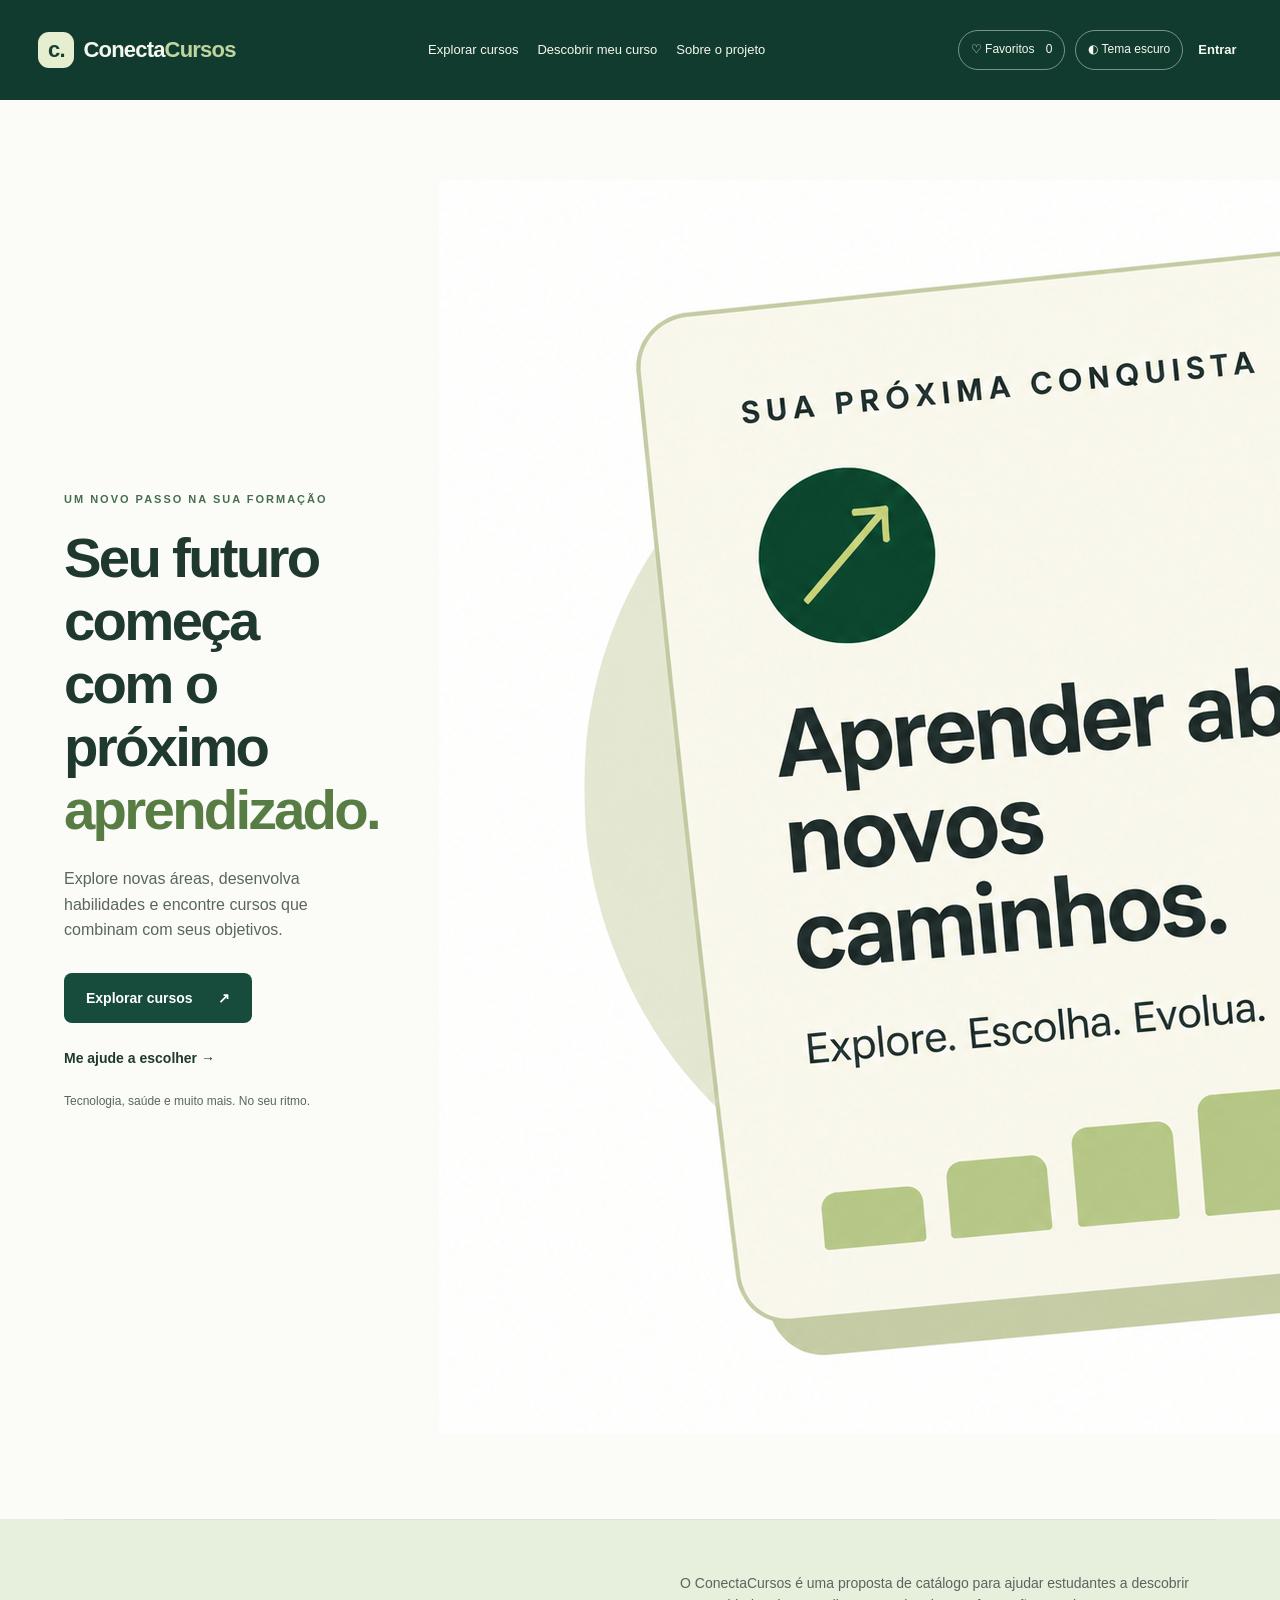
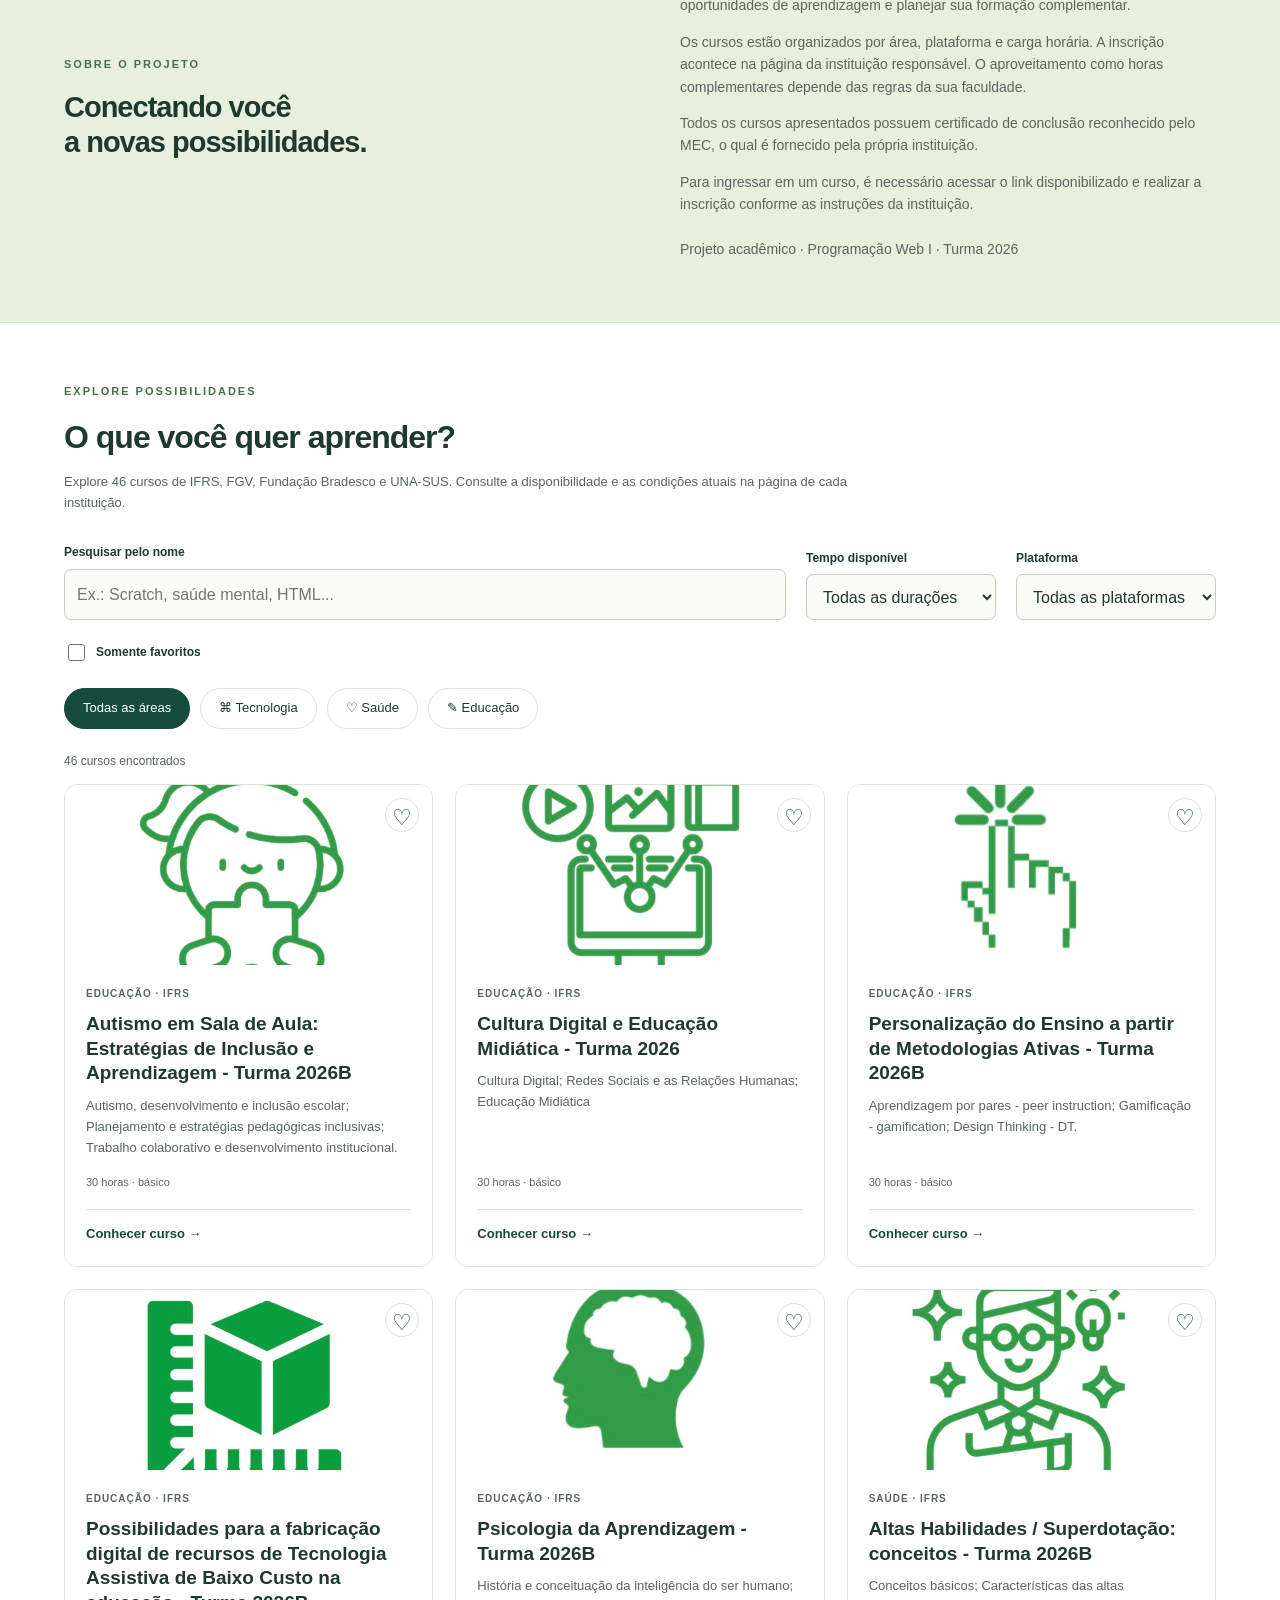
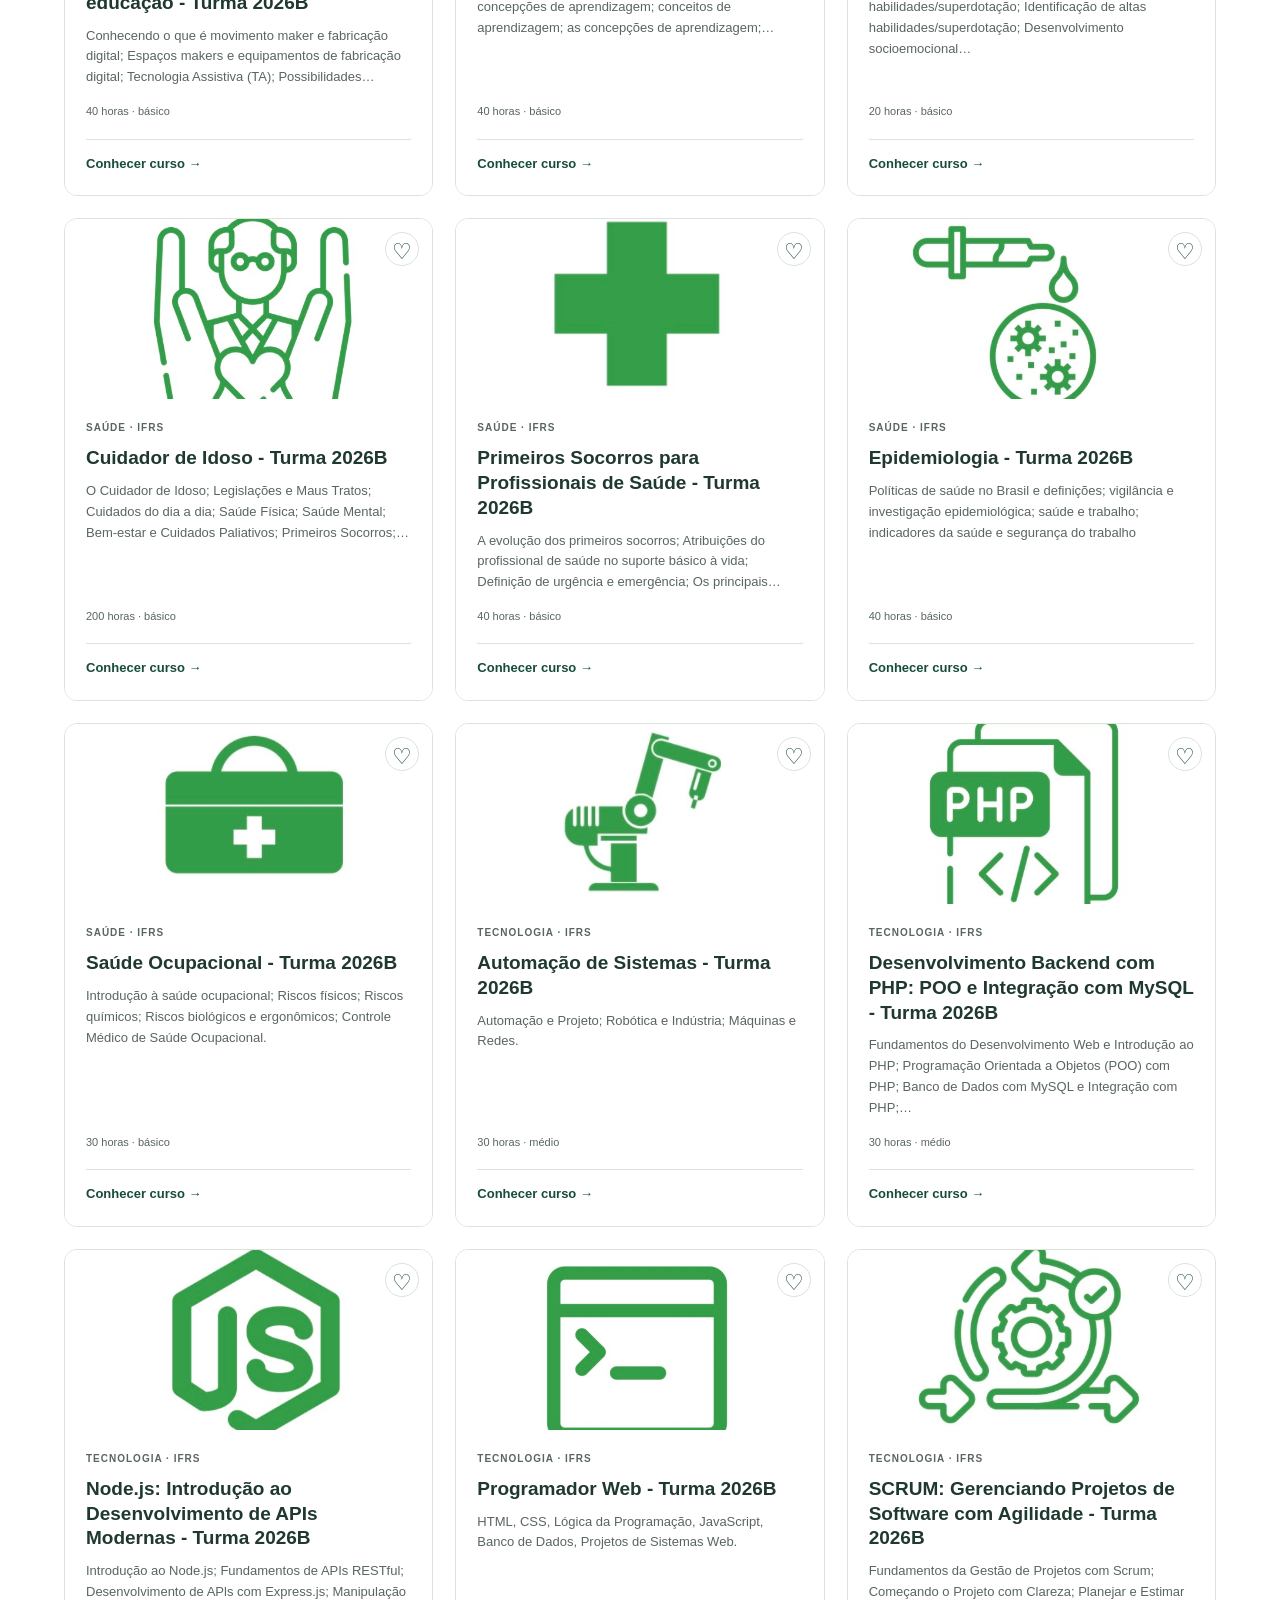
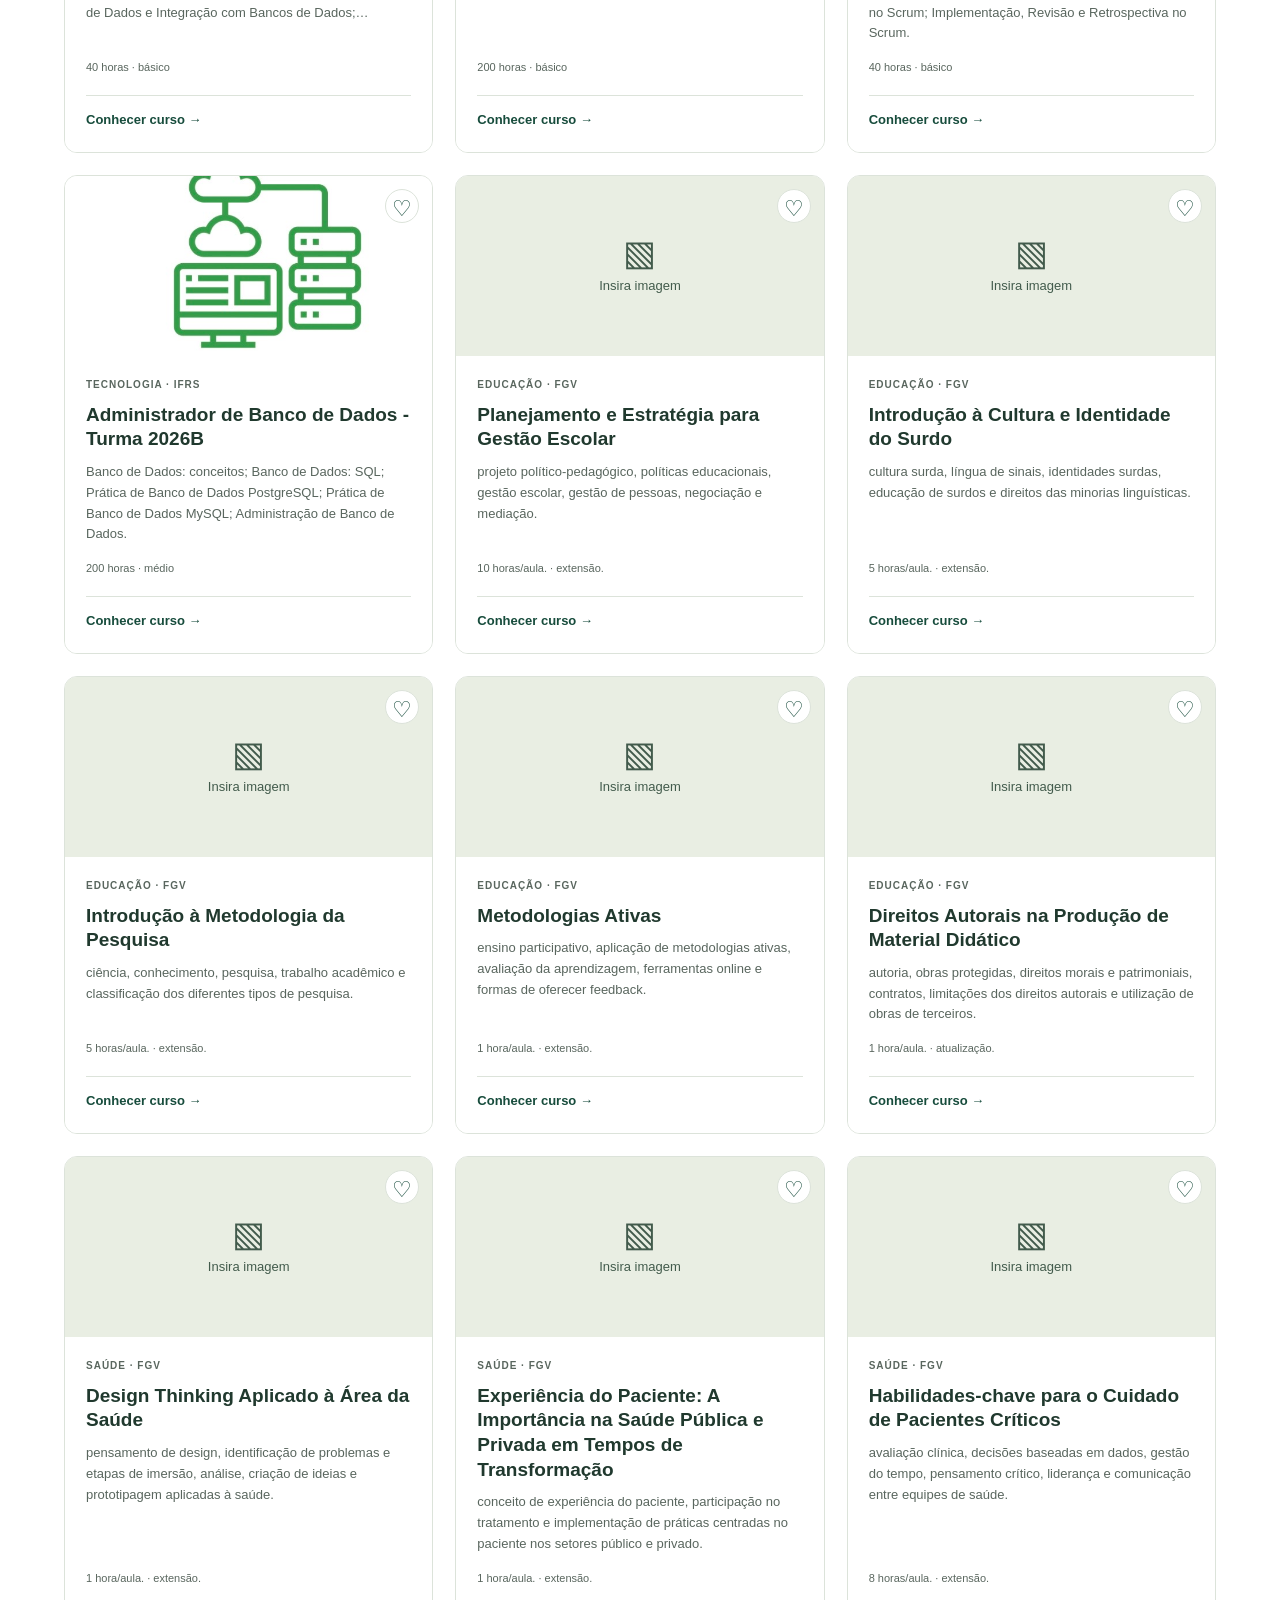
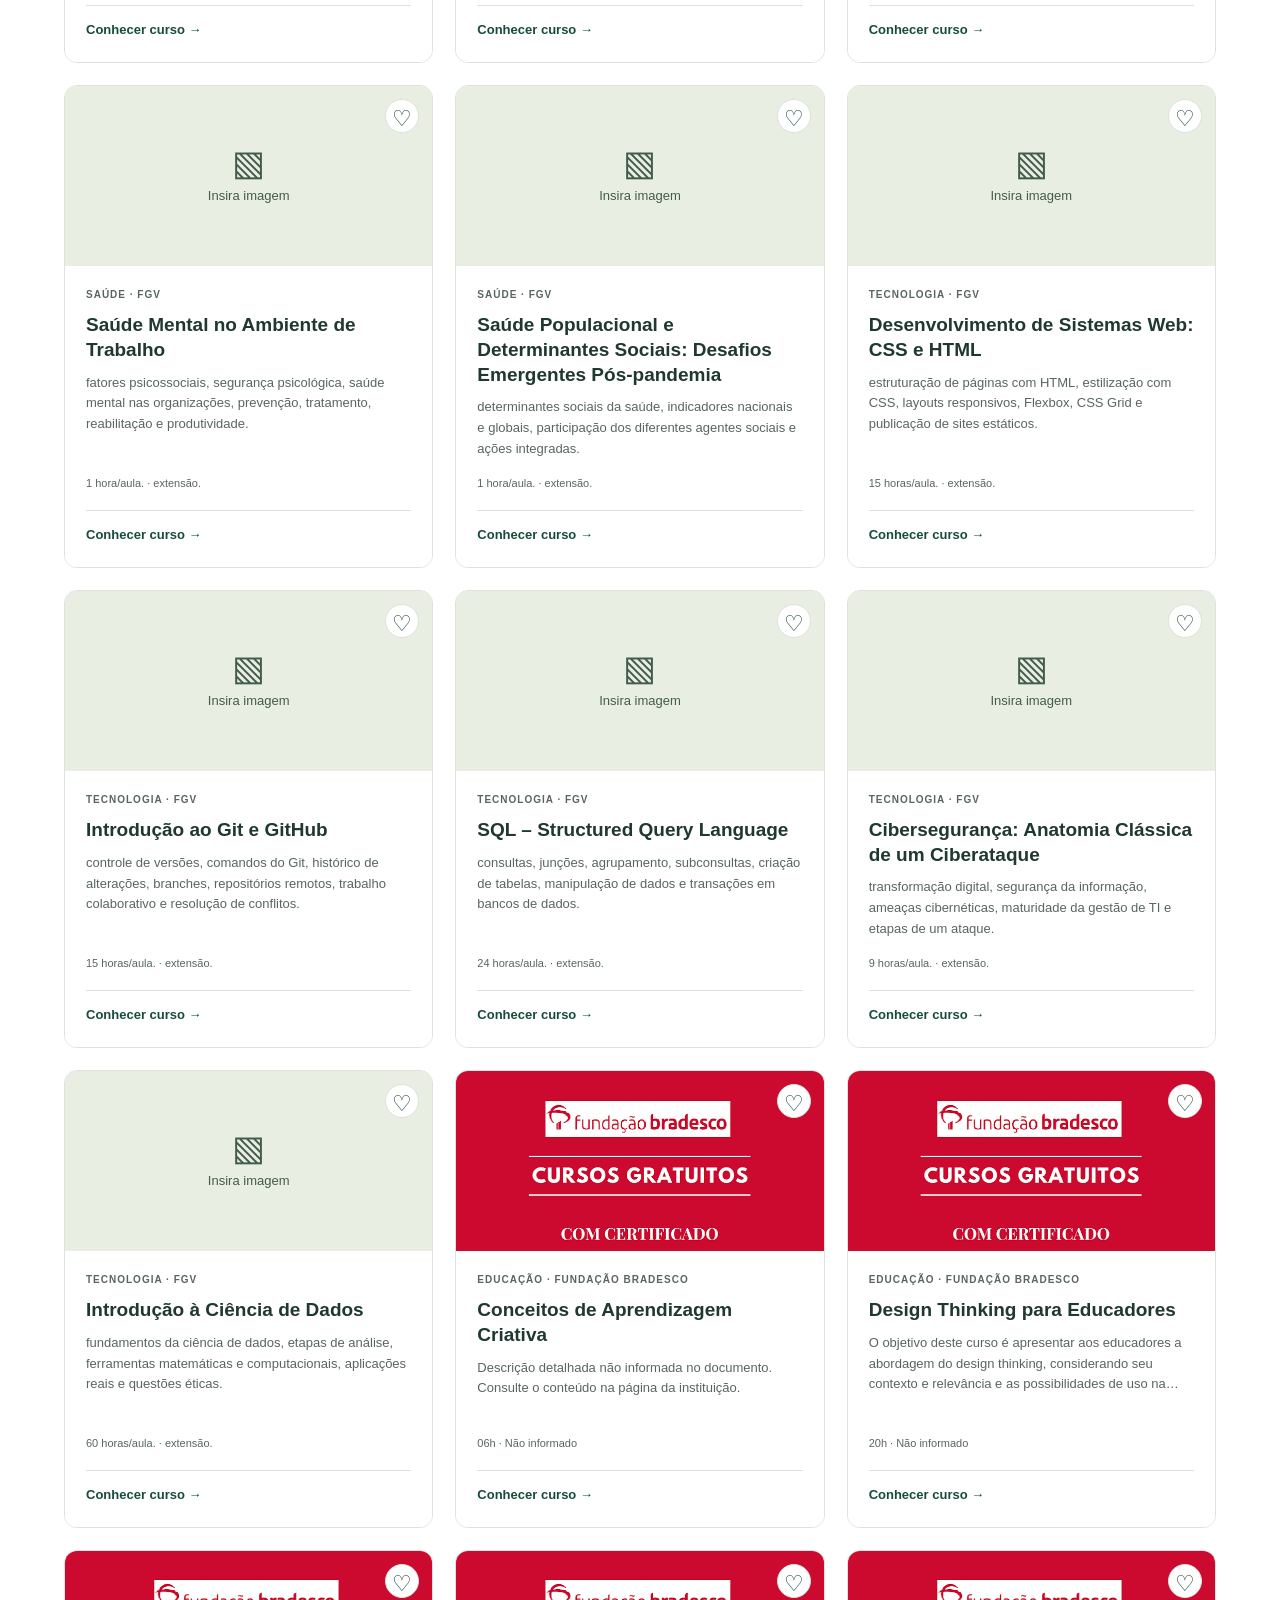
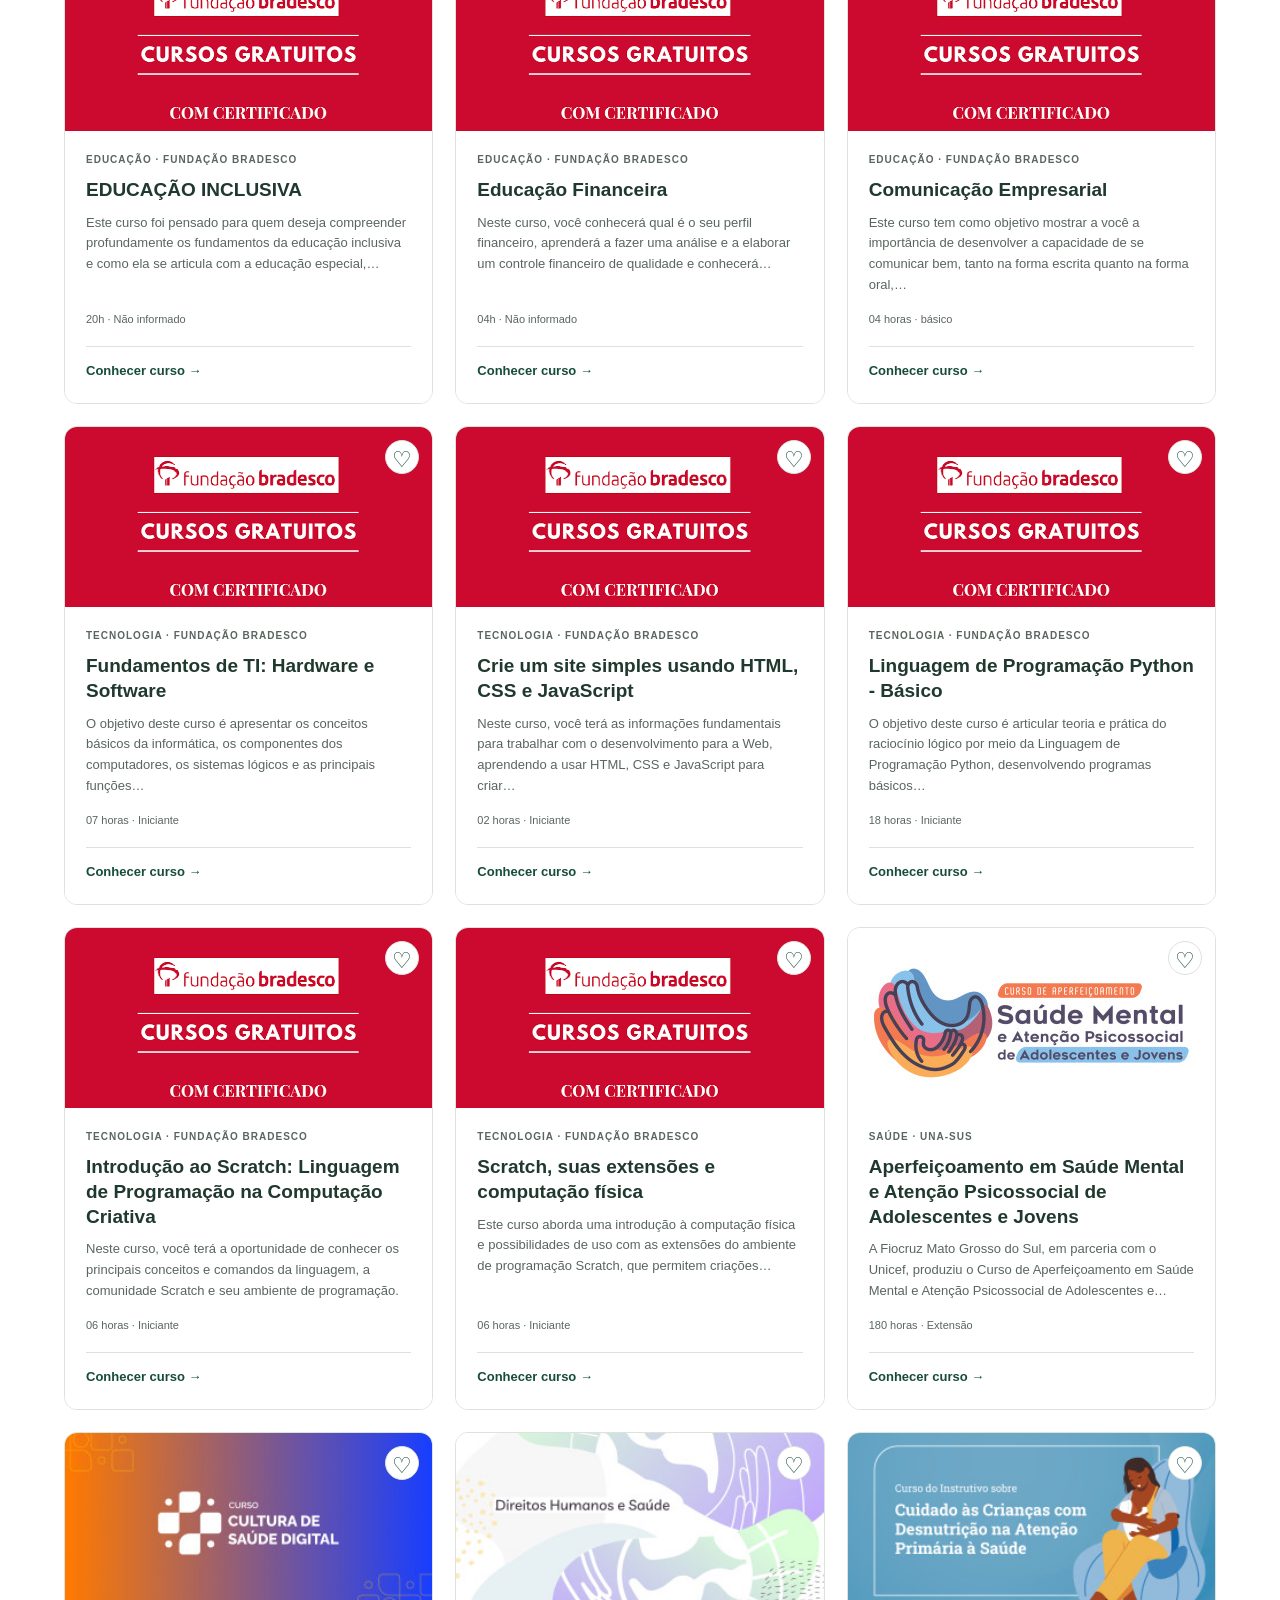
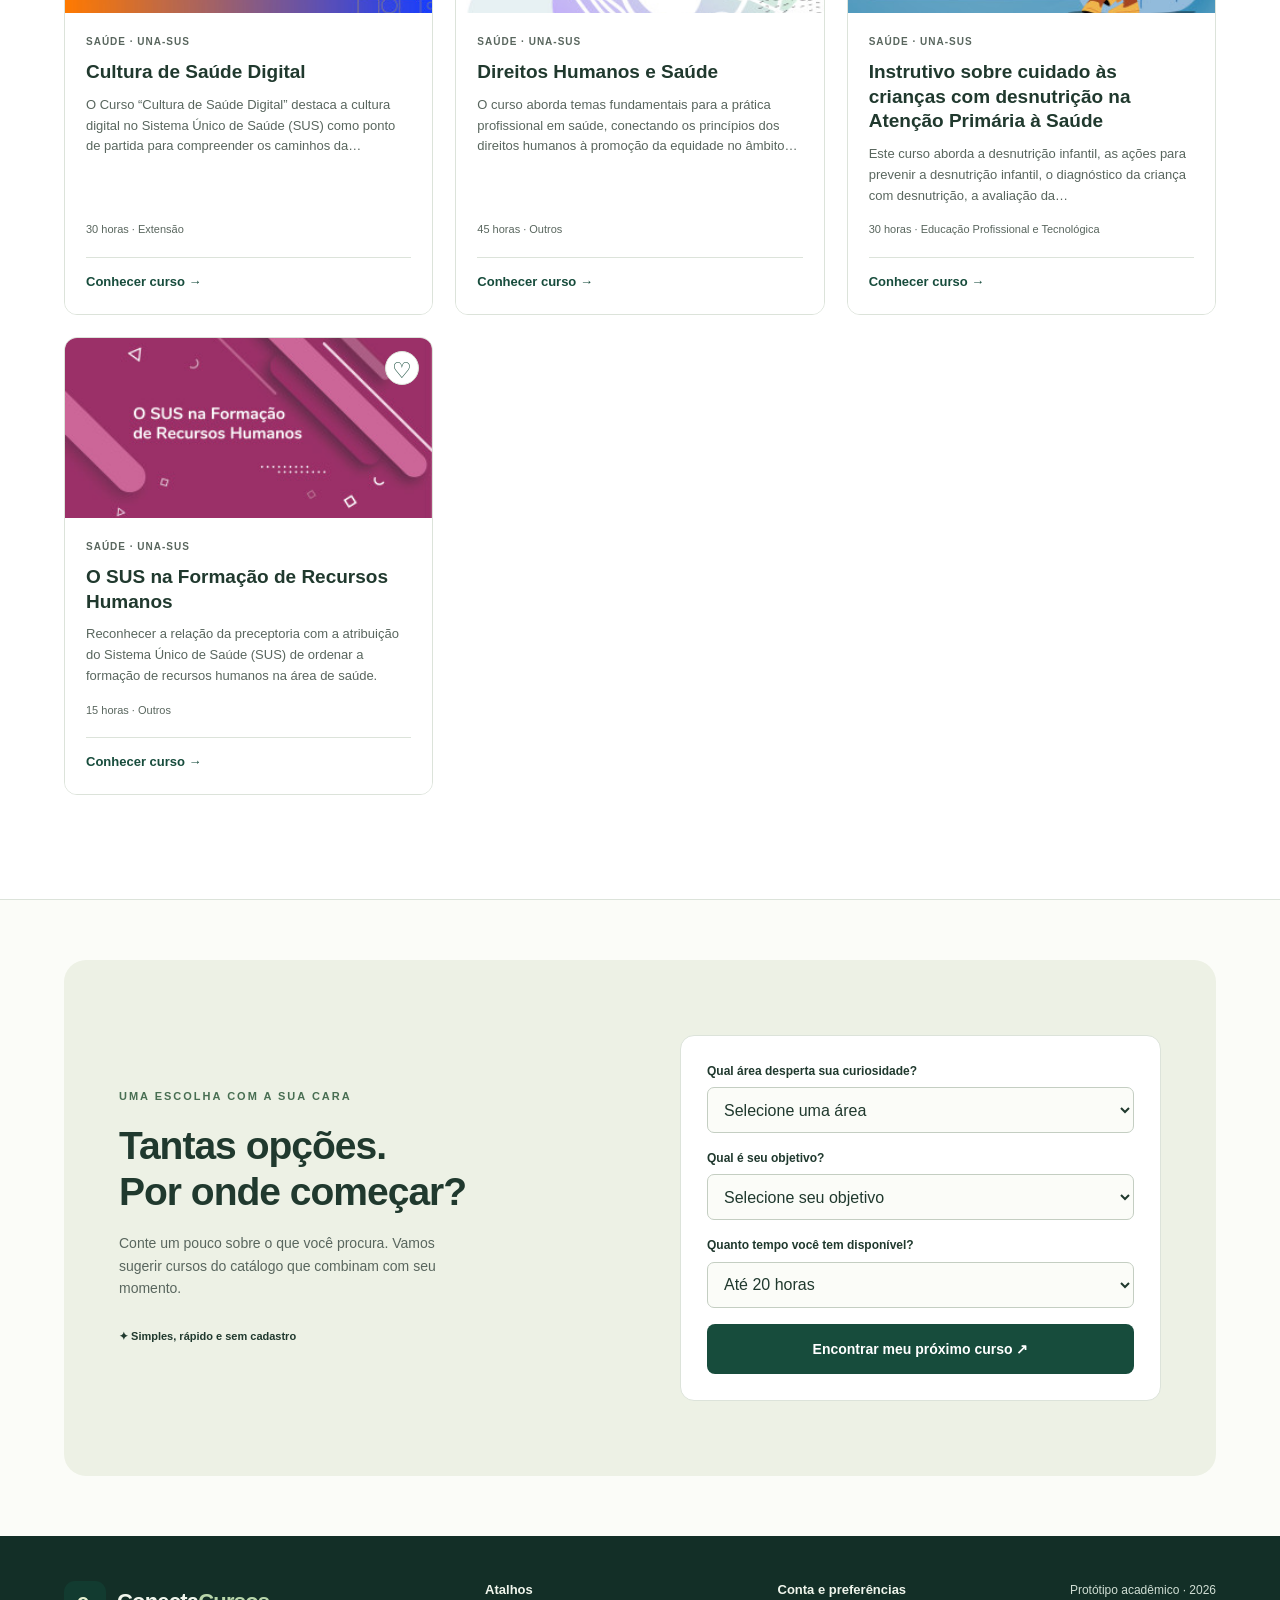
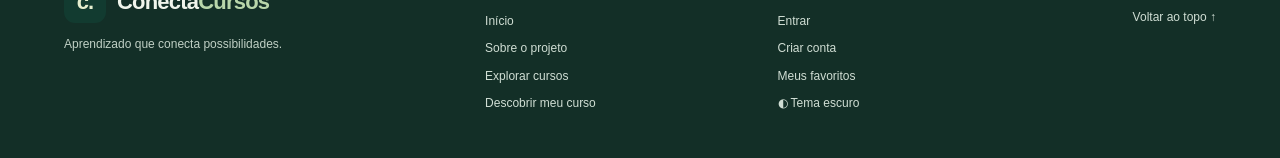
==== index.html @ 7c1b8b5b "complemento das infos da pagina" ====
<!DOCTYPE html>
<html lang="pt-BR">

<head>
  <meta charset="UTF-8">
  <meta name="viewport" content="width=device-width, initial-scale=1.0">
  <meta name="description" content="Protótipo de um catálogo de cursos complementares para universitários.">
  <title>ConectaCursos — Seu próximo passo</title>
  <link rel="stylesheet" href="style.css">
  <script src="conta.js" defer></script>
  <script src="script.js" defer></script>
</head>

<body>
  <a class="pular" href="#conteudo">Pular para o conteúdo</a>
  <div class="faixa-cabecalho">
    <header class="cabecalho">
      <a class="logo" href="#inicio"><span class="marca" aria-hidden="true">c.</span>Conecta<span>Cursos</span></a>
      <button id="menu-botao" class="menu-botao" aria-expanded="false" aria-controls="menu">Menu ☰</button>
      <nav id="menu" aria-label="Principal">
        <a href="#cursos">Explorar cursos</a><a href="#descobrir">Descobrir meu curso</a><a href="#sobre">Sobre o
          projeto</a>
      </nav>
      <div class="controles-cabecalho"><a class="atalho" href="#cursos" id="atalho-favoritos">♡ Favoritos <span
            id="total-favoritos">0</span></a><button class="tema-botao" type="button" aria-label="Ativar modo escuro"
          aria-pressed="false">◐ Tema escuro</button><a class="conta-link" href="login.html">Entrar</a><button
          class="sair-botao" type="button" hidden>Sair</button></div>
    </header>
  </div>
  <main id="conteudo">
    <section class="hero largura" id="inicio" aria-labelledby="titulo">
      <div>
        <p class="sobretitulo">UM NOVO PASSO NA SUA FORMAÇÃO</p>
        <h1 id="titulo">Seu futuro começa<br>com o próximo <em>aprendizado.</em></h1>
        <p class="introducao">Explore novas áreas, desenvolva habilidades e encontre cursos que combinam com seus
          objetivos.</p>
        <div class="acoes"><a class="botao" href="#cursos">Explorar cursos <span aria-hidden="true">↗</span></a><a
            class="link" href="#descobrir">Me ajude a escolher →</a></div>
        <p class="nota">Tecnologia, saúde e muito mais. No seu ritmo.</p>
      </div>
      <div class="visual" aria-label="Imagem de uma trilha de aprendizado">
          <img src="images/imageminicio.png"
          alt="Sua próxima conquista: aprender abre novos caminhos.">
        </div>
      </div>
    </section>
    <section class="sobre largura iniciativa" id="sobre">
      <div>
        <p class="sobretitulo">SOBRE O PROJETO</p>
        <h2>Conectando você<br>a novas possibilidades.</h2>
      </div>
      <div>
        <p>O ConectaCursos é uma proposta de catálogo para ajudar estudantes a descobrir oportunidades de aprendizagem e
          planejar sua formação complementar.</p>
        <p>Os cursos estão organizados por área, plataforma e carga horária. A inscrição acontece na página da
          instituição responsável. O aproveitamento como horas complementares depende das regras da sua faculdade.</p>
        <p>Todos os cursos apresentados possuem certificado de conclusão reconhecido pelo MEC, o qual é fornecido pela própria instituição.</p>
        <p>Para ingressar em um curso, é necessário acessar o link disponibilizado e realizar a inscrição conforme as instruções da instituição.</p>
        <p class="nota">Projeto acadêmico · Programação Web I · Turma 2026</p>
      </div>
    </section>
    <section class="catalogo" id="cursos" aria-labelledby="titulo-cursos">
      <div class="largura">
        <div class="titulo-linha">
          <div>
            <p class="sobretitulo">EXPLORE POSSIBILIDADES</p>
            <h2 id="titulo-cursos">O que você quer aprender?</h2>
        <p class="nota-catalogo">Explore 46 cursos de IFRS, FGV, Fundação Bradesco e UNA-SUS. Consulte a disponibilidade
          e as condições atuais na página de cada instituição.</p>
        <div class="filtros">
          <div class="busca"><label for="pesquisa">Pesquisar pelo nome</label><input type="search" id="pesquisa"
              placeholder="Ex.: Scratch, saúde mental, HTML..."></div>
          <div><label for="duracao">Tempo disponível</label><select id="duracao">
              <option value="0">Todas as durações</option>
              <option value="5">Até 5 horas</option>
              <option value="20">Até 20 horas</option>
              <option value="40">Até 40 horas</option>
              <option value="60">Até 60 horas</option>
              <option value="200">Até 200 horas</option>
            </select></div>
          <div><label for="plataforma">Plataforma</label><select id="plataforma">
              <option value="Todas">Todas as plataformas</option>
              <option>IFRS</option>
              <option>FGV</option>
              <option>Fundação Bradesco</option>
              <option>UNA-SUS</option>
            </select></div>
          <label class="favoritos-filtro"><input type="checkbox" id="so-favoritos"> Somente favoritos</label>
        </div>
        <div class="categorias" role="group" aria-label="Filtrar por área">
          <button class="categoria ativo" data-area="Todas" aria-pressed="true">Todas as áreas</button><button
            class="categoria" data-area="Tecnologia" aria-pressed="false">⌘ Tecnologia</button><button class="categoria"
            data-area="Saúde" aria-pressed="false">♡ Saúde</button><button class="categoria" data-area="Educação"
            aria-pressed="false">✎ Educação</button>
        </div>
        <p id="resultado" class="contador" role="status"></p>
        <div id="lista-cursos" class="grade"></div>
        <p id="status-salvo" class="contador" role="status"></p>
      </div>
    </section>
    <section class="largura descoberta" id="descobrir" aria-labelledby="titulo-descobrir">
      <div class="descoberta-texto">
        <p class="sobretitulo">UMA ESCOLHA COM A SUA CARA</p>
        <h2 id="titulo-descobrir">Tantas opções.<br>Por onde começar?</h2>
        <p>Conte um pouco sobre o que você procura. Vamos sugerir cursos do catálogo que combinam com seu momento.</p>
        <span class="selo">✦ Simples, rápido e sem cadastro</span>
      </div>
      <form id="questionario">
        <label for="interesse">Qual área desperta sua curiosidade?</label><select id="interesse" required>
          <option value="">Selecione uma área</option>
          <option>Tecnologia</option>
          <option>Saúde</option>
          <option>Educação</option>
        </select>
        <label for="objetivo">Qual é seu objetivo?</label><select id="objetivo" required>
          <option value="">Selecione seu objetivo</option>
          <option value="Começar">Começar com cursos mais curtos</option>
          <option value="Currículo">Priorizar uma formação mais longa</option>
        </select>
        <label for="tempo">Quanto tempo você tem disponível?</label><select id="tempo">
          <option value="5">Até 5 horas</option>
          <option value="20" selected>Até 20 horas</option>
          <option value="40">Até 40 horas</option>
          <option value="60">Até 60 horas</option>
          <option value="200">Até 200 horas</option>
        </select>
        <button class="botao" type="submit">Encontrar meu próximo curso ↗</button>
        <div id="recomendacao" role="status"></div>
      </form>
    </section>
  </main>
<footer class="rodape-novo">
  <div class="largura rodape-novo__grade">

    <div class="rodape-novo__identidade">
      <a class="rodape-novo__logo" href="#inicio" aria-label="ConectaCursos: página inicial">
        <span class="rodape-novo__marca" aria-hidden="true">c.</span>
        <span class="rodape-novo__nome">Conecta<span>Cursos</span></span>
      </a>
      <p>Aprendizado que conecta possibilidades.</p>
    </div>

    <nav class="rodape-novo__links" aria-label="Atalhos do rodapé">
      <h2>Atalhos</h2>
      <a href="#inicio">Início</a>
      <a href="#sobre">Sobre o projeto</a>
      <a href="#cursos">Explorar cursos</a>
      <a href="#descobrir">Descobrir meu curso</a>
    </nav>

    <nav class="rodape-novo__links" aria-label="Conta e preferências">
      <h2>Conta e preferências</h2>
      <a href="login.html">Entrar</a>
      <a href="cadastro.html">Criar conta</a>
      <a href="#cursos" id="rodape-favoritos">Meus favoritos</a>
      <button type="button" class="tema-botao rodape-novo__tema">
        Alternar modo claro/escuro
      </button>
    </nav>

    <div class="rodape-novo__final">
      <p>Protótipo acadêmico · 2026</p>
      <a href="#inicio">Voltar ao topo ↑</a>
    </div>

  </div>
</footer>
  <dialog id="detalhes" aria-labelledby="detalhe-titulo">
    <div class="dialogo-topo">
      <p class="sobretitulo">CONHEÇA O CURSO</p><button id="fechar-detalhes" class="fechar" type="button"
        aria-label="Fechar detalhes">×</button>
    </div>
    <div id="detalhe-imagem" class="detalhe-imagem"></div>
    <div class="detalhe-corpo">
      <p id="detalhe-info" class="sobretitulo"></p>
      <h2 id="detalhe-titulo"></h2>
      <h3>Sobre o curso</h3>
      <p id="detalhe-descricao"></p>
      <h3>Informações e especificações</h3>
      <dl id="detalhe-especificacoes" class="especificacoes"></dl><a id="detalhe-link" class="botao" target="_blank"
        rel="noopener noreferrer">Acessar curso na instituição ↗</a>
      <p class="nota">O link abre em uma nova aba. Confira a oferta, os prazos e a certificação na plataforma
        responsável. A aceitação de horas complementares depende da sua faculdade.</p>
    </div>
  </dialog>
</body>

</html>
---- style.css ----
:root {
    --verde: #174c3c;
    --verde-claro: #e7efdd;
    --texto: #20392e;
    --cinza: #59665e;
    --fundo: #fbfcf8;
    --borda: #dce3da;
    --lilas: #ebe5f4
}

* {
    box-sizing: border-box
}

html {
    scroll-behavior: smooth;
    scroll-padding-top: 25px
}

body {
    margin: 0;
    background: var(--fundo);
    color: var(--texto);
    font-family: Arial, Helvetica, sans-serif;
    line-height: 1.6
}

a {
    color: inherit;
    text-decoration: none
}

button,
input,
select {
    font: inherit
}

button,
a,
input,
select {
    -webkit-tap-highlight-color: transparent
}

button {
    cursor: pointer
}

button:focus-visible,
a:focus-visible,
input:focus-visible,
select:focus-visible {
    outline: 3px solid #8055b0;
    outline-offset: 4px
}

.largura {
    width: min(1160px, 90%);
    margin-inline: auto
}

.cabecalho {
    min-height: 100px;
    display: flex;
    align-items: center;
    justify-content: space-between;
    gap: 24px;
    width: min(1300px, 94%);
    margin: auto;
    border-bottom: 1px solid var(--borda)
}

.logo {
    font-size: 22px;
    font-weight: 800;
    letter-spacing: -.8px;
    white-space: nowrap
}

.logo>span:not(.marca) {
    color: #567f5b
}

.marca {
    display: inline-flex;
    align-items: center;
    justify-content: center;
    width: 36px;
    height: 36px;
    background: var(--verde);
    color: white;
    border-radius: 11px;
    margin-right: 9px
}

.cabecalho nav {
    display: flex;
    gap: 25px;
    font-size: 14px
}

.cabecalho nav a:hover,
.link:hover {
    text-decoration: underline
}

.atalho {
    border: 1px solid var(--borda);
    border-radius: 24px;
    padding: 9px 15px;
    font-size: 13px
}

.atalho span {
    margin-left: 8px
}

.menu-botao {
    display: none
}

.hero {
    display: grid;
    grid-template-columns: 1.15fr 1fr;
    align-items: center;
    gap: 60px;
    padding-block: 80px 85px
}

.sobretitulo {
    font-size: 11px;
    letter-spacing: 2px;
    font-weight: 800;
    color: #486e52;
    margin: 0 0 17px
}

h1 {
    font-size: clamp(36px, 4.4vw, 58px);
    letter-spacing: -2.7px;
    line-height: 1.12;
    margin: 0 0 25px
}

h1 em {
    font-style: normal;
    color: #587d44
}

h2 {
    font-size: 32px;
    line-height: 1.2;
    letter-spacing: -1px;
    margin: 0 0 16px
}

.introducao {
    max-width: 470px;
    font-size: 16px;
    color: var(--cinza)
}

.acoes {
    display: flex;
    align-items: center;
    gap: 24px;
    margin-top: 30px;
    flex-wrap: wrap
}

.botao {
    display: inline-flex;
    align-items: center;
    justify-content: center;
    gap: 25px;
    border: 0;
    border-radius: 8px;
    background: var(--verde);
    color: white;
    padding: 14px 22px;
    font-weight: 700;
    font-size: 14px
}

.botao:hover {
    background: #28634e
}

.link {
    font-size: 14px;
    font-weight: 700
}

.nota {
    font-size: 12px;
    color: var(--cinza);
    margin-top: 22px
}

.visual {
    position: relative;
    min-height: 370px;
    display: grid;
    place-items: center
}

.orbita {
    position: absolute;
    width: 340px;
    height: 340px;
    max-width: 100%;
    background: #e9eddc;
    border-radius: 50%
}

.cartao-trilha {
    position: relative;
    width: 280px;
    border: 1px solid #d0d8c4;
    background: #f6f9ed;
    border-radius: 20px;
    padding: 30px;
    transform: rotate(-5deg);
    box-shadow: 10px 18px 0 #d6dfc5
}

.mini-tag {
    font-size: 9px;
    letter-spacing: 1.3px;
    font-weight: 700
}

.icone-grande {
    background: var(--verde);
    color: #e8ef9e;
    border-radius: 50%;
    width: 58px;
    height: 58px;
    font-size: 36px;
    line-height: 58px;
    text-align: center;
    margin: 24px 0
}

.cartao-trilha h2 {
    font-size: 30px
}

.cartao-trilha p {
    font-size: 12px
}

.barras {
    display: flex;
    align-items: end;
    gap: 8px;
    height: 55px;
    margin-top: 22px
}

.barras span {
    flex: 1;
    background: #b9cc98;
    border-radius: 5px 5px 0 0;
    height: 30%
}

.barras span:nth-child(2) {
    height: 45%
}

.barras span:nth-child(3) {
    height: 65%
}

.barras span:nth-child(4) {
    height: 80%
}

.barras span:nth-child(5) {
    height: 100%;
    background: var(--verde)
}

.etiqueta {
    position: absolute;
    font-size: 11px;
    font-weight: 700;
    background: white;
    border: 1px solid var(--borda);
    box-shadow: 0 5px 20px #20392e0a;
    padding: 12px 17px;
    border-radius: 10px;
    z-index: 1
}

.flutuante {
    top: 15px;
    right: 0;
    background: var(--lilas)
}

.inferior {
    bottom: 0;
    left: 0
}

.check {
    background: var(--verde);
    color: white;
    padding: 4px 7px;
    border-radius: 50%;
    margin-right: 8px
}

.catalogo {
    background: white;
    border-block: 1px solid var(--borda);
    padding: 60px 0
}

.titulo-linha {
    display: flex;
    justify-content: space-between;
    align-items: center;
    gap: 20px
}

.titulo-linha>p {
    font-size: 13px;
    color: var(--cinza)
}

.aviso {
    font-size: 12px;
    border-left: 3px solid #a49d70;
    padding: 9px 12px;
    background: #f7f5ec;
    color: #59543c
}

.filtros {
    display: grid;
    grid-template-columns: 1fr 220px auto;
    gap: 20px;
    align-items: end;
    margin-top: 30px
}

label {
    display: block;
    font-size: 12px;
    font-weight: 700;
    margin-bottom: 6px
}

input[type=search],
select {
    width: 100%;
    background: var(--fundo);
    border: 1px solid #c4cec2;
    border-radius: 7px;
    padding: 12px;
    color: var(--texto);
    min-height: 46px
}

.favoritos-filtro {
    display: flex;
    align-items: center;
    gap: 8px;
    min-height: 46px;
    margin: 0
}

.favoritos-filtro input {
    accent-color: var(--verde);
    width: 17px;
    height: 17px
}

.categorias {
    display: flex;
    flex-wrap: wrap;
    gap: 10px;
    margin: 23px 0
}

.categoria {
    background: white;
    border: 1px solid var(--borda);
    border-radius: 24px;
    padding: 9px 18px;
    font-size: 13px;
    color: var(--texto)
}

.categoria.ativo {
    background: var(--verde);
    color: white;
    border-color: var(--verde)
}

.contador {
    font-size: 12px;
    color: var(--cinza);
    min-height: 20px
}

.grade {
    display: grid;
    grid-template-columns: repeat(3, minmax(0, 1fr));
    gap: 22px
}

.curso {
    border: 1px solid var(--borda);
    border-radius: 13px;
    overflow: hidden;
    background: white;
    display: flex;
    flex-direction: column
}

.capa {
    height: 130px;
    display: flex;
    align-items: center;
    justify-content: center;
    position: relative;
    overflow: hidden
}

.capa::before,
.capa::after {
    content: "";
    position: absolute;
    border: 1px solid #ffffff99;
    border-radius: 50%;
    width: 180px;
    height: 180px;
    right: -20px;
    top: -90px
}

.capa::after {
    right: auto;
    top: 30px;
    left: -55px
}

.tecnologia {
    background: #e5e9f3;
    color: #44557f
}

.saude {
    background: #e5eddf;
    color: #456c42
}

.administracao {
    background: #f4e7db;
    color: #8b6441
}

.educacao {
    background: var(--lilas);
    color: #766094
}

.simbolo {
    font-size: 40px;
    font-weight: 700;
    letter-spacing: -3px
}

.salvar {
    position: absolute;
    right: 13px;
    top: 13px;
    border: 0;
    border-radius: 50%;
    width: 34px;
    height: 34px;
    background: white;
    color: var(--verde);
    font-size: 22px;
    z-index: 1
}

.salvar[aria-pressed=true] {
    background: var(--verde);
    color: white
}

.corpo-curso {
    padding: 21px;
    display: flex;
    flex-direction: column;
    flex: 1
}

.tipo {
    font-size: 10px;
    font-weight: 700;
    letter-spacing: 1px;
    text-transform: uppercase;
    color: #59665e
}

.curso h3 {
    font-size: 19px;
    line-height: 1.3;
    margin: 10px 0
}

.curso p {
    font-size: 13px;
    color: var(--cinza);
    margin: 0 0 15px
}

.metadados {
    display: flex;
    gap: 12px;
    font-size: 11px;
    color: var(--cinza);
    margin-top: auto
}

.detalhar {
    background: none;
    border: 0;
    border-top: 1px solid var(--borda);
    padding: 14px 0 0;
    margin-top: 18px;
    text-align: left;
    color: var(--verde);
    font-size: 13px;
    font-weight: 700
}

.vazio {
    grid-column: 1/-1;
    background: var(--fundo);
    padding: 30px;
    border-radius: 10px
}

.descoberta {
    display: grid;
    grid-template-columns: 1fr 1fr;
    gap: 80px;
    align-items: center;
    padding: 75px 55px;
    margin-block: 60px;
    background: #edf1e5;
    border-radius: 22px
}

.descoberta h2 {
    font-size: 39px
}

.descoberta-texto>p:not(.sobretitulo) {
    font-size: 14px;
    color: var(--cinza);
    max-width: 350px
}

.selo {
    display: inline-block;
    font-size: 11px;
    font-weight: 700;
    margin-top: 15px
}

#questionario {
    background: white;
    border: 1px solid var(--borda);
    padding: 26px;
    border-radius: 14px
}

#questionario select {
    margin-bottom: 16px
}

#questionario .botao {
    width: 100%;
    padding-inline: 10px
}

#recomendacao {
    font-size: 13px
}

#recomendacao:not(:empty) {
    margin-top: 20px;
    border-top: 1px solid var(--borda);
    padding-top: 15px
}

#recomendacao ul {
    padding-left: 20px
}

#recomendacao button {
    background: none;
    border: 0;
    text-decoration: underline;
    color: var(--verde);
    text-align: left;
    font: inherit;
    padding: 4px 0
}

.sobre {
    display: grid;
    grid-template-columns: 1fr 1fr;
    gap: 80px;
    padding-block: 15px 70px
}

.sobre p:not(.sobretitulo) {
    font-size: 14px;
    color: var(--cinza)
}

footer {
    border-top: 1px solid var(--borda)
}

.rodape {
    display: flex;
    justify-content: space-between;
    align-items: center;
    gap: 20px;
    padding-block: 28px
}

.rodape p,
.rodape>a:last-child {
    font-size: 12px;
    color: var(--cinza)
}

dialog {
    width: min(550px, 90%);
    border: 1px solid var(--borda);
    border-radius: 16px;
    padding: 30px;
    color: var(--texto)
}

dialog::backdrop {
    background: #122d2377
}

.dialogo-topo {
    display: flex;
    justify-content: space-between;
    gap: 20px;
    align-items: start
}

.fechar {
    background: #edf1e5;
    border: 0;
    border-radius: 50%;
    width: 35px;
    height: 35px;
    font-size: 24px;
    color: var(--verde)
}

.pular {
    position: absolute;
    left: 20px;
    top: -100px;
    background: white;
    padding: 10px;
    z-index: 10
}

.pular:focus {
    top: 10px
}

@media(max-width:1000px) {
    .cabecalho {
        flex-wrap: wrap;
        padding: 20px 0
    }

    .cabecalho nav {
        order: 3;
        width: 100%;
        justify-content: center
    }

    .hero {
        gap: 20px
    }

    .filtros {
        grid-template-columns: 1fr 180px
    }

    .favoritos-filtro {
        grid-column: 1/-1;
        min-height: 25px
    }

    .descoberta {
        gap: 35px;
        padding: 40px
    }

    .grade {
        gap: 15px
    }

    .sobre {
        gap: 35px
    }
}

@media(max-width:650px) {
    h1 {
        letter-spacing: -1.8px
    }

    .cabecalho {
        gap: 12px
    }

    .logo {
        font-size: 19px
    }

    .menu-botao {
        display: block;
        background: white;
        border: 1px solid var(--borda);
        border-radius: 7px;
        padding: 7px 10px;
        font-size: 12px
    }

    .cabecalho nav {
        display: none;
        flex-direction: column;
        gap: 14px;
        padding: 10px
    }

    .cabecalho nav.aberto {
        display: flex
    }

    .atalho {
        width: 100%;
        text-align: center;
        order: 4
    }

    .hero {
        grid-template-columns: 1fr;
        padding-block: 42px
    }

    .visual {
        min-height: 370px;
        margin-top: 15px
    }

    .flutuante {
        right: 0
    }

    .titulo-linha {
        display: block
    }

    .titulo-linha>p {
        display: none
    }

    h2 {
        font-size: 27px
    }

    .catalogo {
        padding: 38px 0
    }

    .filtros {
        grid-template-columns: 1fr
    }

    .favoritos-filtro {
        grid-column: auto
    }

    .grade {
        grid-template-columns: 1fr
    }

    .capa {
        height: 145px
    }

    .categorias {
        gap: 8px
    }

    .categoria {
        padding: 8px 12px;
        font-size: 12px
    }

    .descoberta {
        grid-template-columns: 1fr;
        padding: 28px 22px;
        margin-block: 35px;
        gap: 25px
    }

    .descoberta h2 {
        font-size: 33px
    }

    #questionario {
        padding: 18px
    }

    .sobre {
        grid-template-columns: 1fr;
        gap: 5px;
        padding-bottom: 35px
    }

    .rodape {
        flex-direction: column;
        align-items: start;
        gap: 8px
    }

    .rodape p {
        margin: 0
    }

    .acoes {
        gap: 18px
    }
}

@media(prefers-reduced-motion:reduce) {
    html {
        scroll-behavior: auto
    }
}

/* Atualização do projeto original: cabeçalho, catálogo completo, detalhes e contas. */
:root {
    --painel: #ffffff;
    --suave: #edf1e5;
    --campo: #fbfcf8;
    --imagem: #e9eee3;
    --imagem-texto: #425b4c;
    color-scheme: light;
}

[hidden] {
    display: none !important;
}

.faixa-cabecalho {
    background: #123b30;
    color: #f5f8ef;
}

.cabecalho {
    border: 0;
    min-height: 100px;
    gap: 20px;
}

.cabecalho .logo>span:not(.marca) {
    color: #bed69e;
}

.cabecalho .marca {
    background: #e5efcf;
    color: #173f32;
}

.cabecalho nav {
    gap: 19px;
    font-size: 13px;
}

.controles-cabecalho {
    display: flex;
    align-items: center;
    gap: 10px;
}

.cabecalho .atalho,
.tema-botao,
.sair-botao {
    border: 1px solid #789487;
    color: #f5f8ef;
    border-radius: 22px;
    background: transparent;
    padding: 9px 12px;
    font-size: 12px;
    white-space: nowrap;
}

.conta-link {
    font-size: 13px;
    font-weight: 700;
    padding: 9px 5px;
    max-width: 155px;
    overflow-wrap: anywhere;
}

.tema-botao:hover,
.sair-botao:hover,
.cabecalho .atalho:hover {
    background: #285444;
}


.iniciativa {
    border-top: 1px solid var(--borda);
    padding: 38px 0 48px;
    align-items: center;
    background: var(--verde-claro);
    box-shadow: 0 0 0 100vmax var(--verde-claro);
    clip-path: inset(0 -100vmax);
}

.iniciativa h2 {
    font-size: 29px;
}

.nota-catalogo {
    font-size: 13px;
    color: var(--cinza);
    max-width: 800px;
}

.filtros {
    grid-template-columns: minmax(220px, 1fr) 190px 200px;
}

.favoritos-filtro {
    grid-column: 1/-1;
    min-height: 25px;
}

.capa {
    height: 180px;
    background: var(--imagem);
}

.capa::before,
.capa::after {
    display: none;
}

.imagem-curso {
    width: 100%;
    height: 100%;
    min-height: 160px;
    background: var(--imagem);
    color: var(--imagem-texto);
    display: flex;
    flex-direction: column;
    justify-content: center;
    align-items: center;
    gap: 6px;
    font-size: 13px;
}

.imagem-simbolo {
    font-size: 35px;
    line-height: 1;
}

.imagem-curso img {
    display: block;
    width: 100%;
    height: 100%;
    object-fit: cover;
}

.salvar {
    border: 1px solid var(--borda);
}

.corpo-curso {
    background: var(--painel);
}

.curso h3 {
    overflow-wrap: anywhere;
}

.resumo-curso {
    min-height: 62px;
}

.metadados {
    display: block;
    overflow-wrap: anywhere;
}

.rodape nav {
    display: flex;
    flex-wrap: wrap;
    gap: 10px 20px;
    font-size: 12px;
    max-width: 520px;
}

.rodape nav a:hover {
    text-decoration: underline;
}

.rodape>div>p {
    margin: 6px 0 0;
}

/* Janela ampliada: imagem, descrição completa e especificações. */
dialog {
    width: min(960px, 94vw);
    max-height: 90vh;
    padding: 0;
    background: var(--painel);
    color: var(--texto);
    overflow: auto;
    overscroll-behavior: contain;
}

body:has(dialog[open]) {
    overflow: hidden;
}

.dialogo-topo {
    padding: 18px 24px;
    position: sticky;
    top: 0;
    background: var(--painel);
    z-index: 2;
    border-bottom: 1px solid var(--borda);
    align-items: center;
}

.dialogo-topo .sobretitulo {
    margin: 0;
}

.fechar {
    flex-shrink: 0;
}

.detalhe-imagem {
    height: 250px;
}

.detalhe-corpo {
    padding: 28px 34px 34px;
}

.detalhe-corpo h2 {
    font-size: 31px;
    overflow-wrap: anywhere;
}

.detalhe-corpo h3 {
    font-size: 17px;
    margin: 27px 0 10px;
}

#detalhe-descricao {
    font-size: 15px;
}

#detalhe-info {
    line-height: 1.7;
}

.especificacoes {
    margin: 16px 0 26px;
    border: 1px solid var(--borda);
    border-radius: 10px;
    overflow: hidden;
}

.especificacoes>div {
    display: grid;
    grid-template-columns: 210px 1fr;
    gap: 20px;
    padding: 14px 18px;
    border-bottom: 1px solid var(--borda);
    font-size: 13px;
}

.especificacoes>div:last-child {
    border-bottom: 0;
}

.especificacoes>div:nth-child(odd) {
    background: var(--campo);
}

.especificacoes dt {
    font-weight: 700;
}

.especificacoes dd {
    margin: 0;
    overflow-wrap: anywhere;
}

/* Páginas de login e cadastro compartilham os estilos do portal. */
.pagina-conta {
    display: grid;
    grid-template-columns: 1fr 1fr;
    gap: 90px;
    align-items: center;
    padding-block: 65px;
    min-height: 75vh;
}

.apresentacao-conta h1 {
    font-size: 48px;
}

.apresentacao-conta>p:not(.sobretitulo) {
    color: var(--cinza);
    margin-block: 25px;
}

.painel-conta {
    background: var(--painel);
    border: 1px solid var(--borda);
    padding: 35px;
    border-radius: 18px;
}

#form-conta>input,
.campo-senha input {
    width: 100%;
    border: 1px solid #aebcae;
    background: var(--campo);
    color: var(--texto);
    border-radius: 7px;
    min-height: 46px;
    padding: 11px 12px;
    margin-bottom: 18px;
}

#form-conta label {
    margin-top: 15px;
}

#form-conta .botao {
    width: 100%;
    margin-top: 15px;
}

.campo-senha {
    display: flex;
    align-items: stretch;
}

.campo-senha input {
    border-radius: 7px 0 0 7px;
    min-width: 0;
    margin: 0;
}

.campo-senha button {
    background: var(--suave);
    color: var(--texto);
    border: 1px solid #aebcae;
    border-left: 0;
    border-radius: 0 7px 7px 0;
    font-size: 12px;
    padding: 10px;
}

.ajuda,
.trocar-conta,
#status-conta {
    font-size: 12px;
    color: var(--cinza);
}

.trocar-conta a {
    text-decoration: underline;
}

.erro {
    font-size: 12px;
    color: #ac2334;
}

/* O cabeçalho permanece escuro nos dois temas. */
:root[data-tema="escuro"] {
    --verde: #acd69c;
    --verde-claro: #273c2d;
    --texto: #e4eee3;
    --cinza: #b7c6b9;
    --fundo: #111d18;
    --borda: #3f5245;
    --lilas: #393044;
    --painel: #1b2a22;
    --suave: #23372b;
    --campo: #15251c;
    --imagem: #293c2e;
    --imagem-texto: #c3d8bd;
    color-scheme: dark;
}

[data-tema="escuro"] .catalogo,
[data-tema="escuro"] .curso,
[data-tema="escuro"] .categoria,
[data-tema="escuro"] #questionario {
    background: var(--painel);
}

[data-tema="escuro"] .categoria.ativo,
[data-tema="escuro"] .botao,
[data-tema="escuro"] .salvar[aria-pressed=true] {
    background: #acd69c;
    color: #14251b;
}

[data-tema="escuro"] .botao:hover {
    background: #c6e6b7;
}

[data-tema="escuro"] .sobretitulo {
    color: #b1c99f;
}

[data-tema="escuro"] h1 em {
    color: #b5d39e;
}

[data-tema="escuro"] .logo>span:not(.marca) {
    color: #b5d39e;
}

[data-tema="escuro"] .orbita {
    background: #2b3b29;
}

[data-tema="escuro"] .cartao-trilha {
    background: #22341f;
    border-color: #506544;
    box-shadow: 10px 18px 0 #394b31;
}

[data-tema="escuro"] .etiqueta {
    background: var(--painel);
}

[data-tema="escuro"] .flutuante {
    background: var(--lilas);
}

[data-tema="escuro"] .icone-grande,
[data-tema="escuro"] .check {
    background: #b5d39e;
    color: #14251b;
}

[data-tema="escuro"] .salvar {
    background: var(--campo);
    color: var(--texto);
}

[data-tema="escuro"] .tipo,
[data-tema="escuro"] .curso h3 {
    color: var(--texto);
}

[data-tema="escuro"] .descoberta,
[data-tema="escuro"] .fechar {
    background: var(--suave);
}

[data-tema="escuro"] .aviso {
    background: #363326;
    border-color: #bbb07b;
    color: #e0d8b8;
}

[data-tema="escuro"] input,
[data-tema="escuro"] select {
    border-color: #6b806e;
}

[data-tema="escuro"] .erro {
    color: #ffa3ad;
}

[data-tema="escuro"] .pular {
    background: var(--painel);
}

@media(max-width:1200px) {
    .cabecalho {
        flex-wrap: wrap;
        padding-block: 20px;
    }

    .cabecalho nav {
        order: 3;
        width: 100%;
        justify-content: center;
    }

    .controles-cabecalho {
        margin-left: auto;
    }
}

@media(max-width:850px) {
    .filtros {
        grid-template-columns: 1fr 1fr;
    }

    .busca {
        grid-column: 1/-1;
    }

    .pagina-conta {
        gap: 30px;
    }

    .apresentacao-conta h1 {
        font-size: 36px;
    }

    .painel-conta {
        padding: 25px;
    }

    .rodape {
        flex-wrap: wrap;
    }
}

@media(max-width:650px) {
    .controles-cabecalho {
        width: 100%;
        flex-wrap: wrap;
        margin: 0;
        justify-content: space-between;
    }

    .controles-cabecalho .atalho {
        width: auto;
        order: 0;
    }

    .tema-botao {
        font-size: 11px;
    }

    .cabecalho .menu-botao {
        background: transparent;
        color: #f5f8ef;
        border-color: #789487;
    }

    .cabecalho-conta .controles-cabecalho {
        justify-content: flex-start;
    }

    .filtros {
        grid-template-columns: 1fr;
    }

    .busca {
        grid-column: auto;
    }

    .iniciativa {
        padding: 25px 0 30px;
    }

    .iniciativa h2 {
        font-size: 26px;
    }

    .resumo-curso {
        min-height: 0;
    }

    .capa {
        height: 190px;
    }

    .detalhe-imagem {
        height: 190px;
    }

    .detalhe-corpo {
        padding: 22px;
    }

    .detalhe-corpo h2 {
        font-size: 25px;
    }

    .especificacoes>div {
        grid-template-columns: 1fr;
        gap: 5px;
        padding: 12px;
    }

    .dialogo-topo {
        padding: 12px 18px;
    }

    .pagina-conta {
        grid-template-columns: 1fr;
        padding-block: 35px;
        gap: 25px;
    }

    .apresentacao-conta h1 {
        font-size: 35px;
    }

    .painel-conta {
        padding: 22px;
    }

    .rodape nav {
        gap: 12px 18px;
    }

    .cabecalho nav {
        display: none;
    }

    .cabecalho nav.aberto {
        display: flex;
    }
    
}
/* NOVO RODAPÉ */

footer.rodape-novo {
  background: #132f27;
  color: #f0f5ec;
  border-top: 0;
}

.rodape-novo .rodape-novo__grade {
  display: grid;
  grid-template-columns: 1.5fr 1fr 1fr auto;
  align-items: start;
  gap: 35px;
  padding-block: 45px;
}

/* Logo */

.rodape-novo .rodape-novo__logo {
  display: inline-flex;
  align-items: center;
  gap: 11px;
  white-space: nowrap;
  color: #f0f5ec;
  font-size: 22px;
  font-weight: 800;
  letter-spacing: -.8px;
  line-height: 1.15;
}

.rodape-novo .rodape-novo__marca {
  display: inline-flex;
  align-items: center;
  justify-content: center;
  width: 42px;
  height: 42px;
  flex-shrink: 0;
  border-radius: 11px;
  background: #123b30;
  color: #e5efcf;
  font-size: 22px;
  font-weight: 800;
  text-transform: lowercase;
}

.rodape-novo .rodape-novo__nome > span {
  color: #b8d6aa;
}

.rodape-novo .rodape-novo__identidade p {
  margin: 12px 0 0;
  max-width: 240px;
  color: #c0d0c5;
  font-size: 12px;
}

/* Atalhos */

.rodape-novo .rodape-novo__links {
  display: flex;
  flex-direction: column;
  align-items: flex-start;
  gap: 8px;
}

.rodape-novo .rodape-novo__links h2 {
  margin: 0 0 5px;
  color: #f0f5ec;
  font-size: 13px;
  font-weight: 700;
  letter-spacing: 0;
  line-height: 1.4;
}

.rodape-novo .rodape-novo__links a,
.rodape-novo .rodape-novo__links button,
.rodape-novo .rodape-novo__final {
  color: #d0ded4;
  font-size: 12px;
  line-height: 1.6;
}

/* Botão de tema */

.rodape-novo .rodape-novo__tema {
  display: inline;
  width: auto;
  height: auto;
  padding: 0;
  border: 0;
  border-radius: 0;
  background: transparent;
  text-align: left;
  font-weight: 400;
  white-space: normal;
}

.rodape-novo a:hover,
.rodape-novo .rodape-novo__tema:hover {
  text-decoration: underline;
}

/* Informações finais */

.rodape-novo .rodape-novo__final {
  text-align: right;
}

.rodape-novo .rodape-novo__final p {
  margin: 0 0 8px;
}

/* Responsividade */

@media (max-width: 1050px) {
  .rodape-novo .rodape-novo__grade {
    grid-template-columns: 1.5fr 1fr 1fr;
  }

  .rodape-novo .rodape-novo__final {
    grid-column: 1 / -1;
    text-align: left;
  }
}

@media (max-width: 700px) {
  .rodape-novo .rodape-novo__grade {
    grid-template-columns: repeat(2, minmax(0, 1fr));
  }

  .rodape-novo .rodape-novo__identidade {
    grid-column: 1 / -1;
  }
}

@media (max-width: 480px) {
  .rodape-novo .rodape-novo__grade {
    grid-template-columns: 1fr;
    gap: 27px;
  }

  .rodape-novo .rodape-novo__identidade,
  .rodape-novo .rodape-novo__final {
    grid-column: auto;
  }
}
img[src*="aperfeiçoamentoemsaúdemental"] {
    object-fit: contain;
    background-color: white;
}

#detalhe-imagem {
  width: 100%;
  height: auto;
  margin: 0;
}

#detalhe-imagem .imagem-curso {
  display: block;
  height: auto;
  min-height: 0;
  border-radius: 0;
}

#detalhe-imagem .imagem-curso img {
  display: block;
  width: 100%;
  height: auto;
  max-height: none;
}
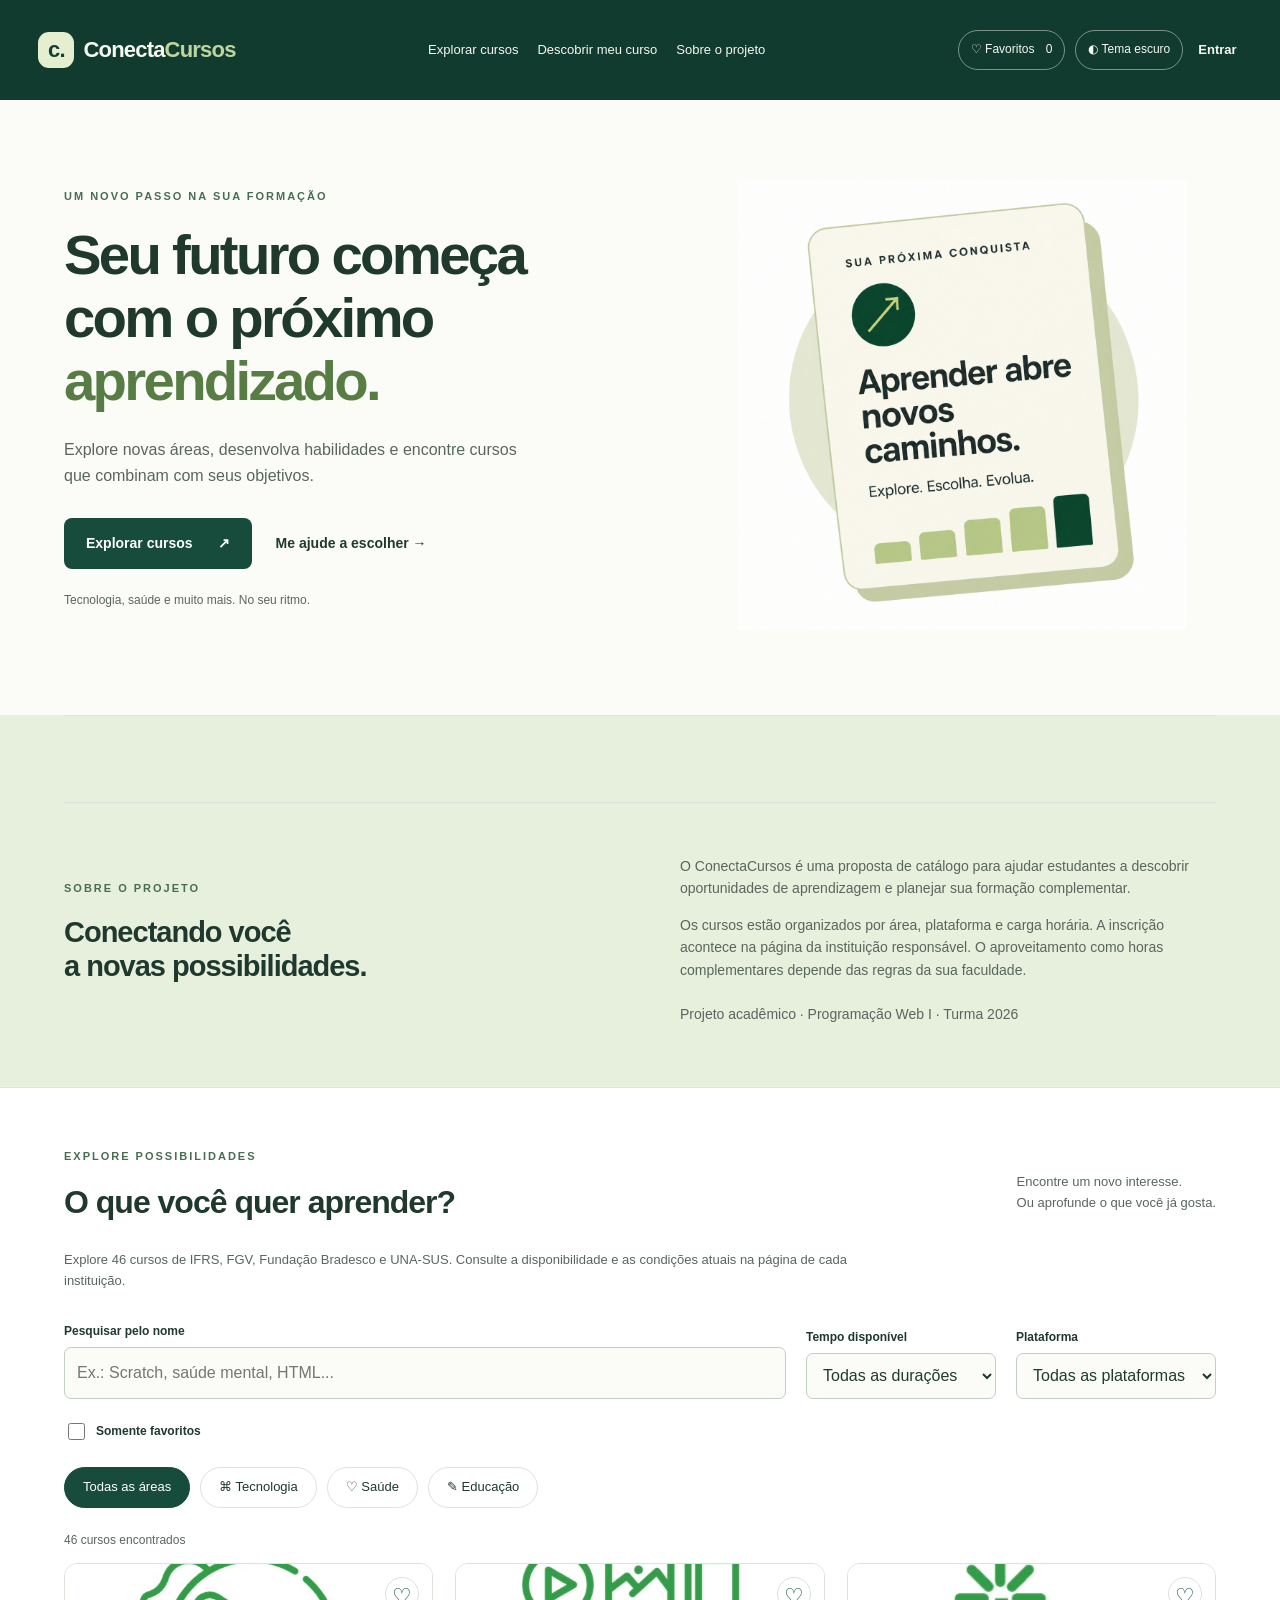
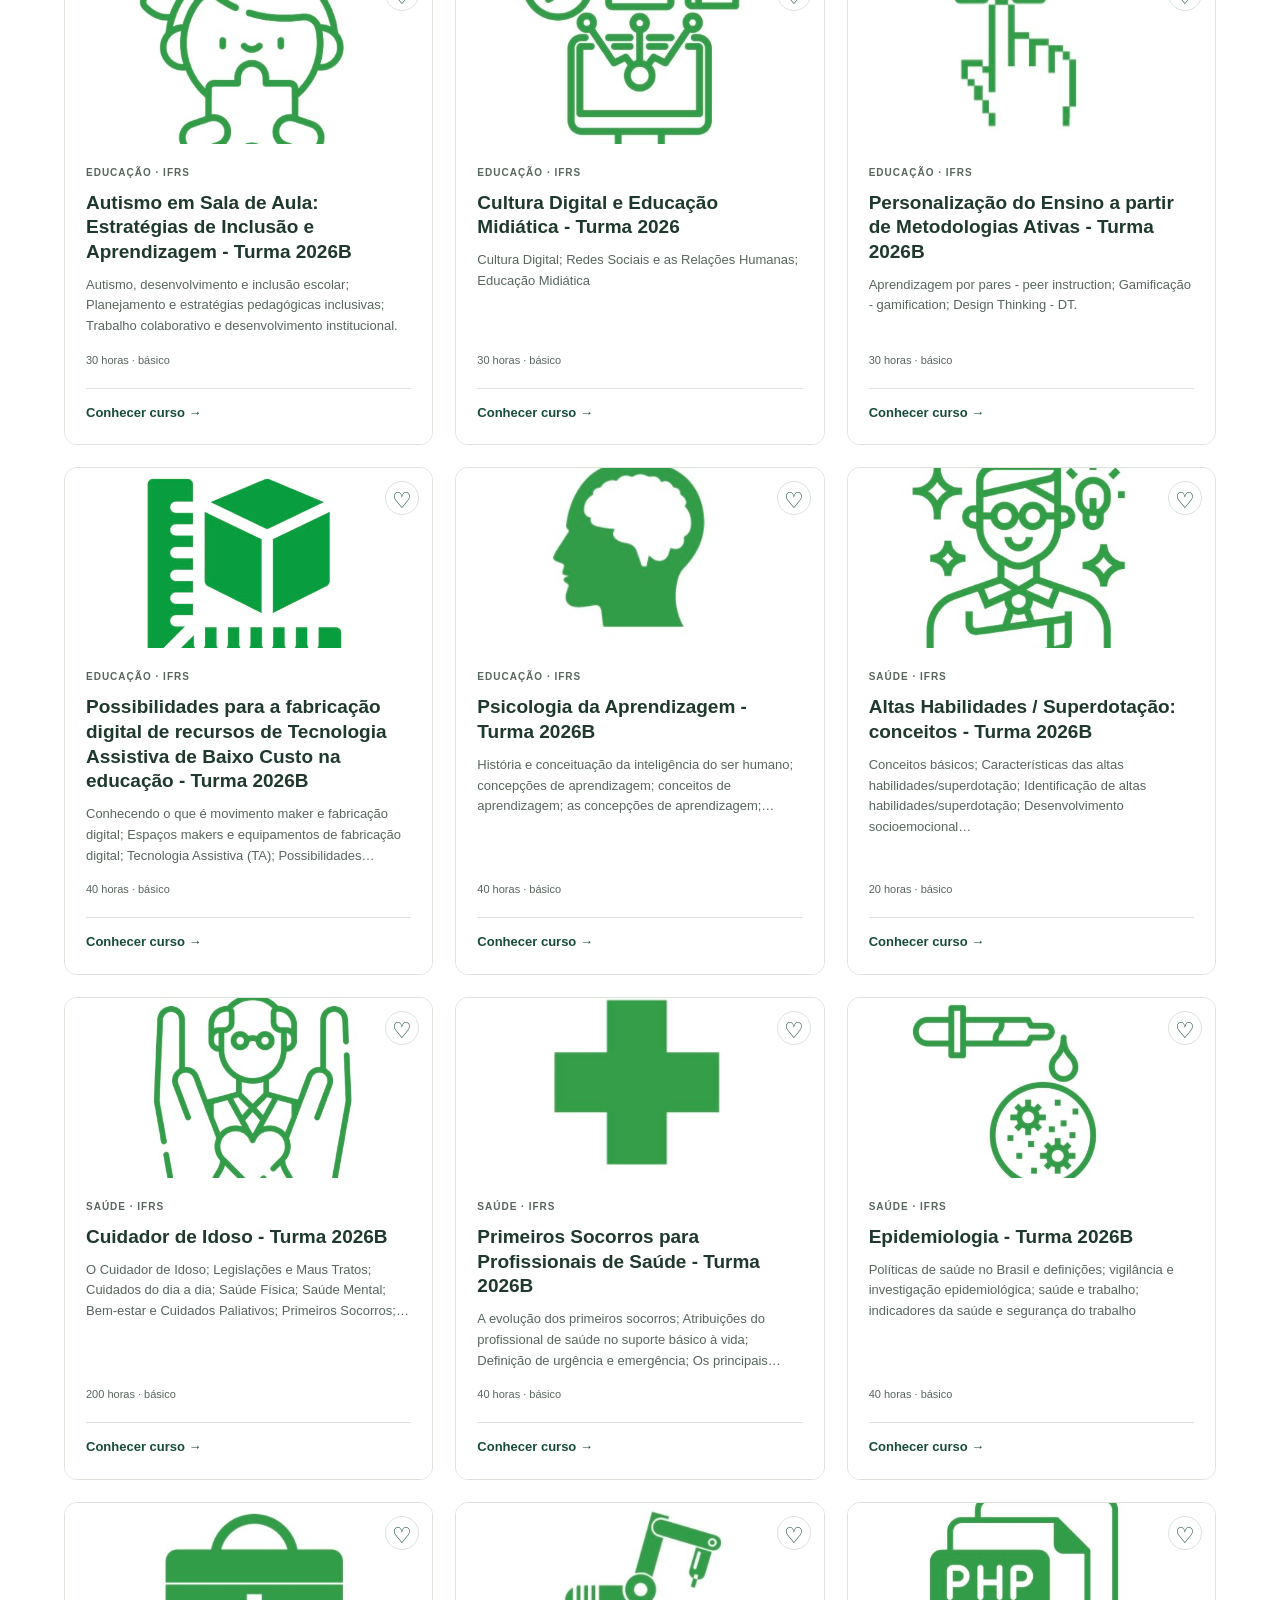
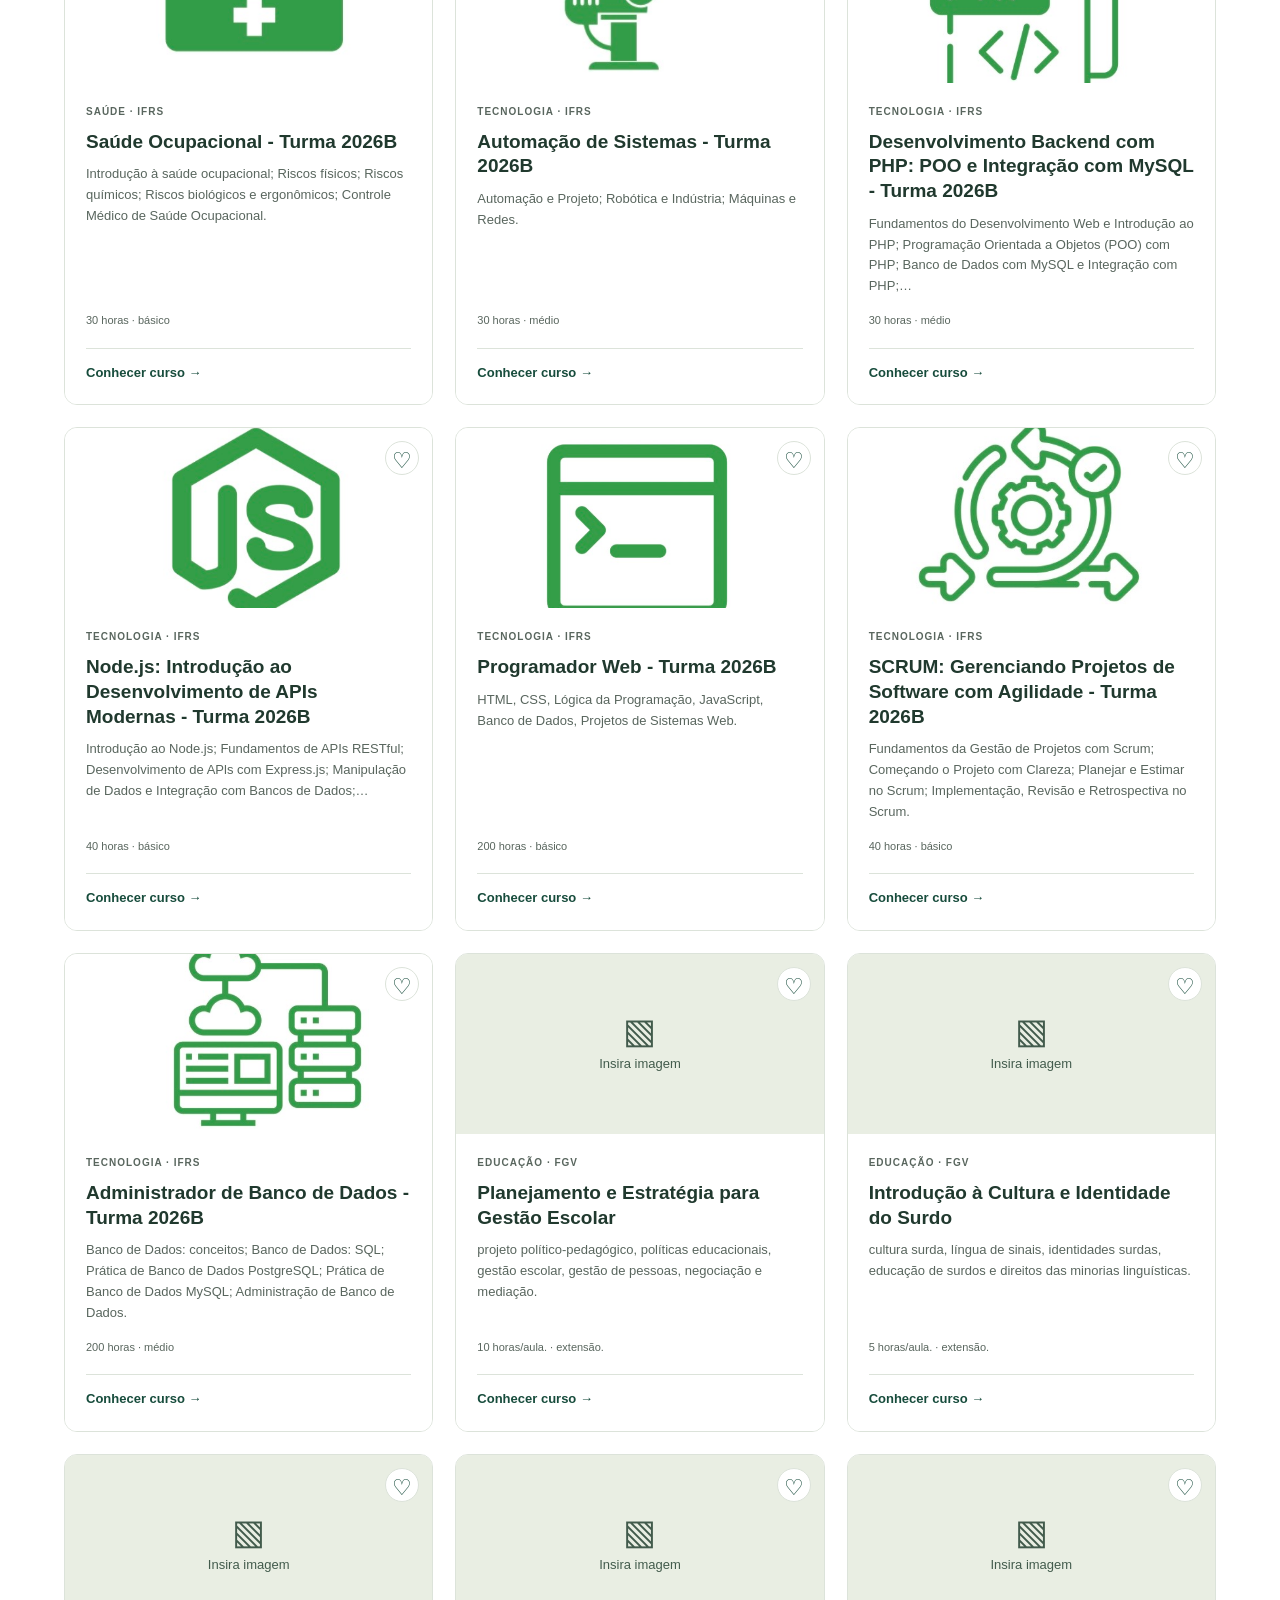
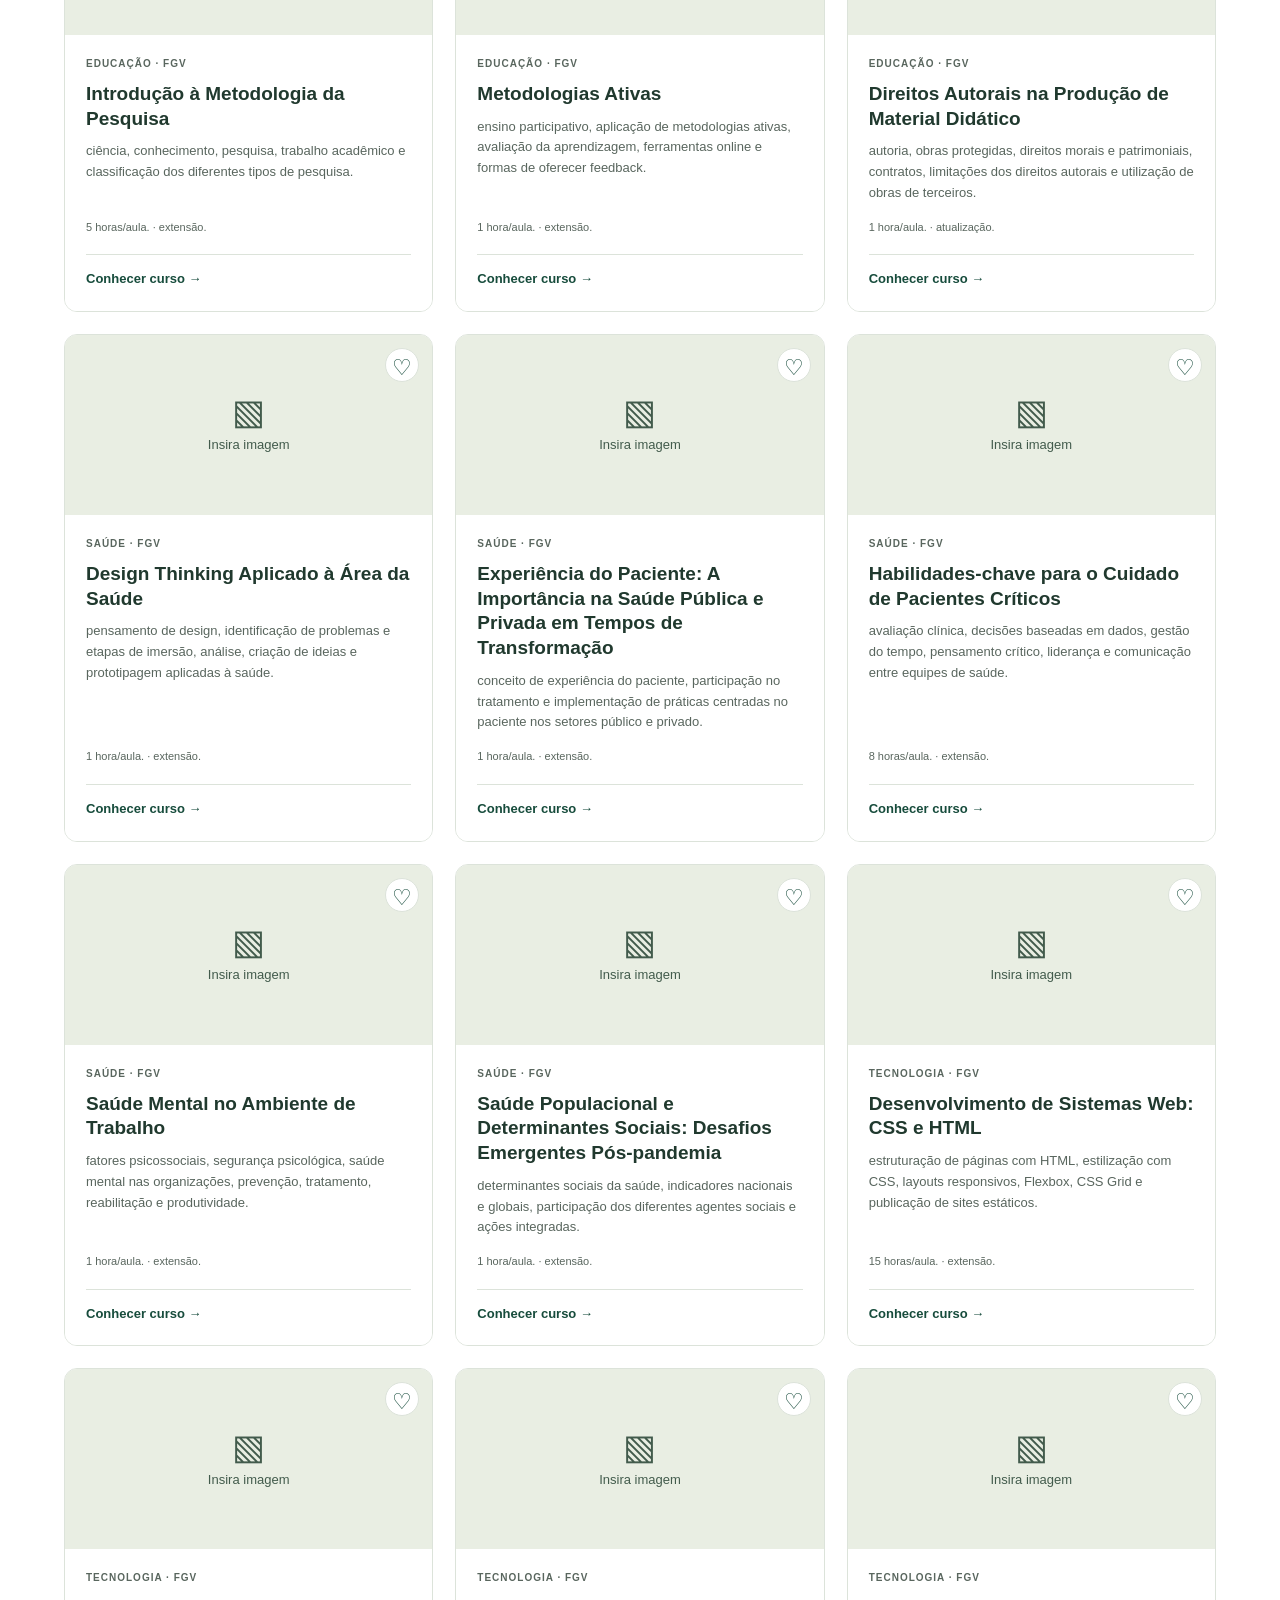
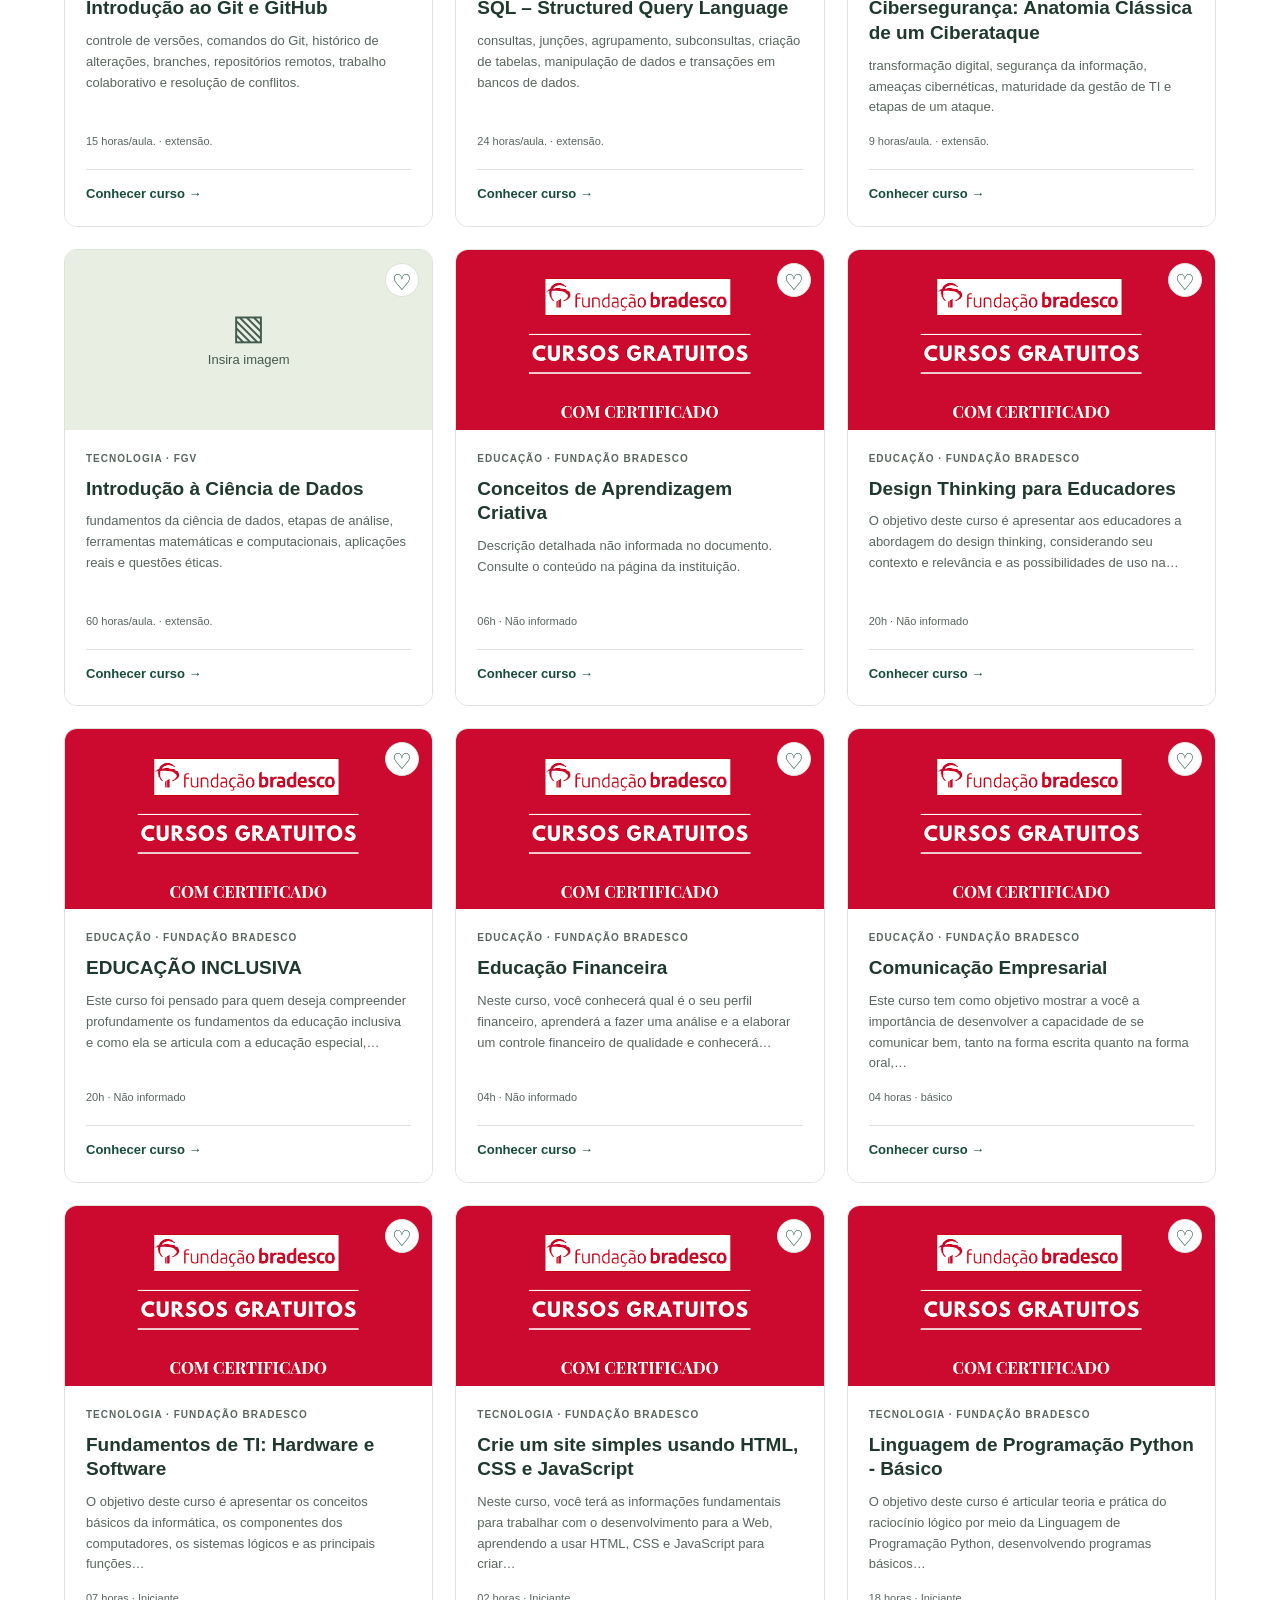
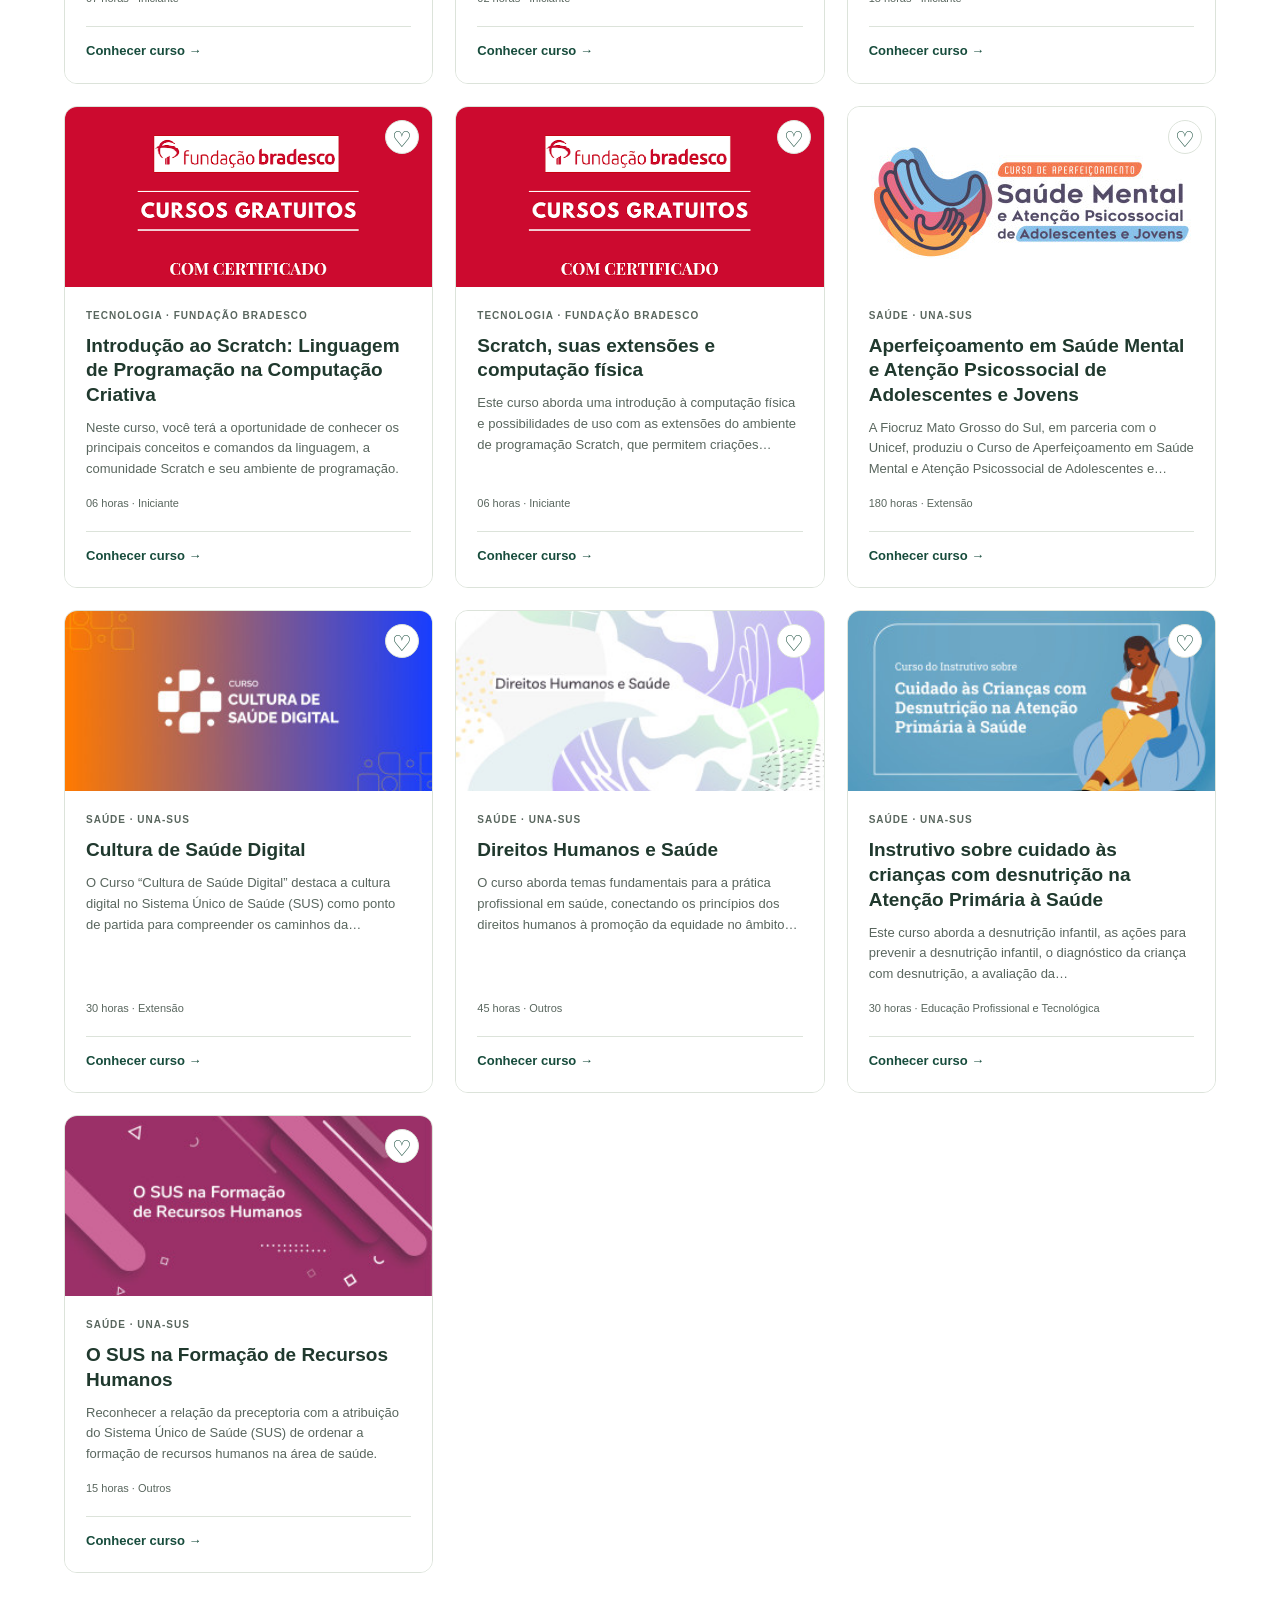
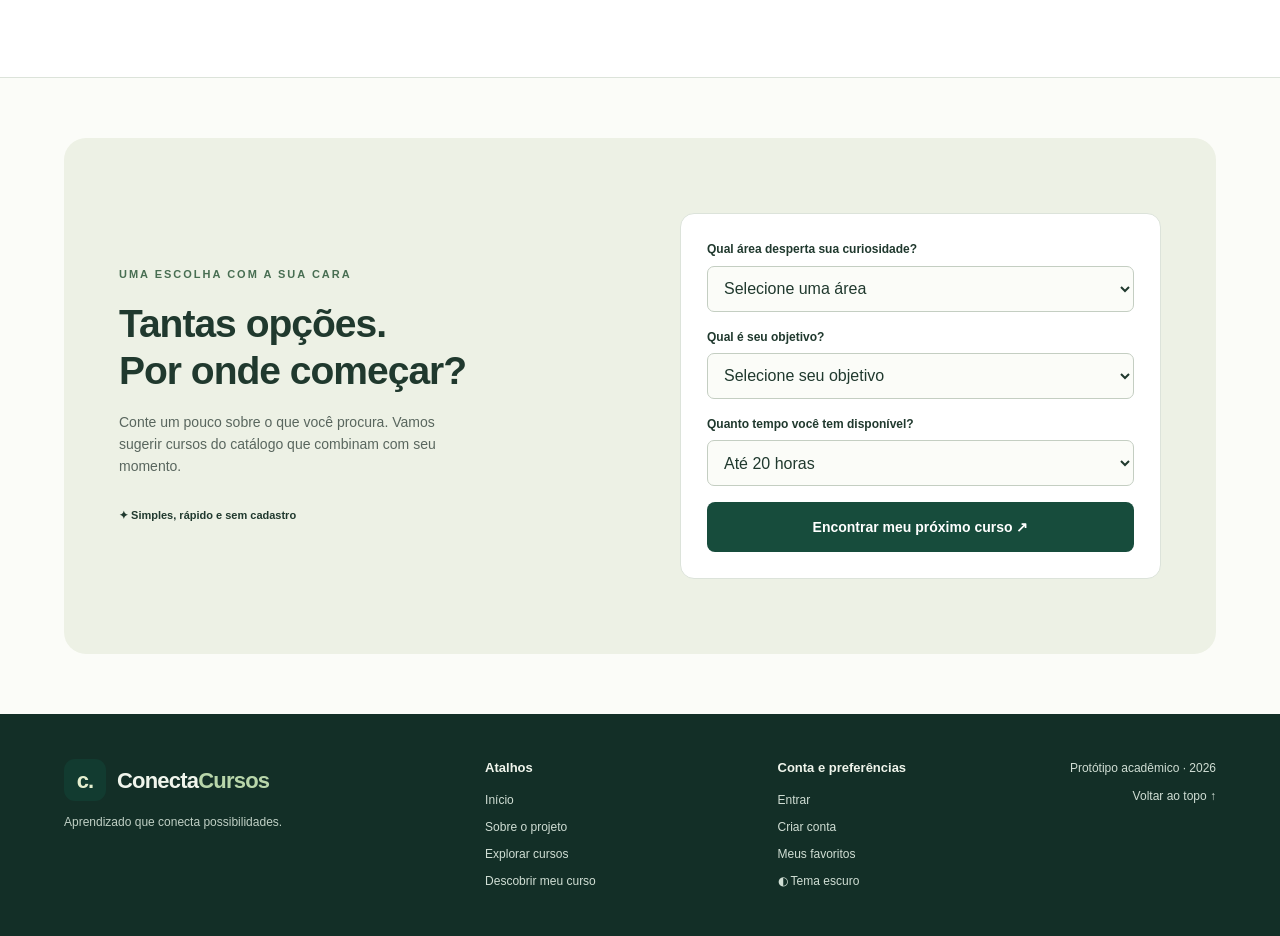
==== commit 68adc0b2: "Resolve conflito da imagem inicial" ====
--- a/index.html
+++ b/index.html
@@ -37,12 +37,21 @@
         <div class="acoes"><a class="botao" href="#cursos">Explorar cursos <span aria-hidden="true">↗</span></a><a
             class="link" href="#descobrir">Me ajude a escolher →</a></div>
         <p class="nota">Tecnologia, saúde e muito mais. No seu ritmo.</p>
-      </div>
-      <div class="visual" aria-label="Imagem de uma trilha de aprendizado">
-          <img src="images/imageminicio.png"
-          alt="Sua próxima conquista: aprender abre novos caminhos.">
-        </div>
-      </div>
+           </div>
+
+      <div
+        class="visual"
+        aria-label="Imagem de uma trilha de aprendizado"
+      >
+        <img
+          src="images/imageminicio.png"
+          alt="Sua próxima conquista: aprender abre novos caminhos."
+        >
+      </div>
+    </section>
+
+    <section class="sobre largura iniciativa" id="sobre">
+      <div>
     </section>
     <section class="sobre largura iniciativa" id="sobre">
       <div>
@@ -54,8 +63,6 @@
           planejar sua formação complementar.</p>
         <p>Os cursos estão organizados por área, plataforma e carga horária. A inscrição acontece na página da
           instituição responsável. O aproveitamento como horas complementares depende das regras da sua faculdade.</p>
-        <p>Todos os cursos apresentados possuem certificado de conclusão reconhecido pelo MEC, o qual é fornecido pela própria instituição.</p>
-        <p>Para ingressar em um curso, é necessário acessar o link disponibilizado e realizar a inscrição conforme as instruções da instituição.</p>
         <p class="nota">Projeto acadêmico · Programação Web I · Turma 2026</p>
       </div>
     </section>
@@ -65,6 +72,9 @@
           <div>
             <p class="sobretitulo">EXPLORE POSSIBILIDADES</p>
             <h2 id="titulo-cursos">O que você quer aprender?</h2>
+          </div>
+          <p>Encontre um novo interesse.<br>Ou aprofunde o que você já gosta.</p>
+        </div>
         <p class="nota-catalogo">Explore 46 cursos de IFRS, FGV, Fundação Bradesco e UNA-SUS. Consulte a disponibilidade
           e as condições atuais na página de cada instituição.</p>
         <div class="filtros">
@@ -114,10 +124,48 @@
         </select>
         <label for="objetivo">Qual é seu objetivo?</label><select id="objetivo" required>
           <option value="">Selecione seu objetivo</option>
-          <option value="Começar">Começar com cursos mais curtos</option>
-          <option value="Currículo">Priorizar uma formação mais longa</option>
+
+          <option value="Começar">
+            Começar com cursos mais curtos
+          </option>
+
+          <option value="Currículo">
+            Priorizar uma formação mais longa
+          </option>
+
+          <option value="programacao">
+            Aprender programação e criar sites
+          </option>
+
+          <option value="bancos">
+            Aprender sobre bancos de dados
+          </option>
+
+          <option value="ensino">
+            Melhorar minhas práticas de ensino
+          </option>
+
+          <option value="saude">
+            Aprofundar conhecimentos em saúde
+          </option>
+
+          <option value="profissional">
+            Desenvolver habilidades profissionais
+          </option>
+
+          <option value="seguranca">
+            Aprender sobre segurança digital
+          </option>
+
+          <option value="financas">
+            Organizar minhas finanças
+          </option>
         </select>
-        <label for="tempo">Quanto tempo você tem disponível?</label><select id="tempo">
+        <label for="tempo">
+          Quanto tempo você tem disponível?
+        </label>
+
+        <select id="tempo">
           <option value="5">Até 5 horas</option>
           <option value="20" selected>Até 20 horas</option>
           <option value="40">Até 40 horas</option>
@@ -129,42 +177,42 @@
       </form>
     </section>
   </main>
-<footer class="rodape-novo">
-  <div class="largura rodape-novo__grade">
-
-    <div class="rodape-novo__identidade">
-      <a class="rodape-novo__logo" href="#inicio" aria-label="ConectaCursos: página inicial">
-        <span class="rodape-novo__marca" aria-hidden="true">c.</span>
-        <span class="rodape-novo__nome">Conecta<span>Cursos</span></span>
-      </a>
-      <p>Aprendizado que conecta possibilidades.</p>
+  <footer class="rodape-novo">
+    <div class="largura rodape-novo__grade">
+
+      <div class="rodape-novo__identidade">
+        <a class="rodape-novo__logo" href="#inicio" aria-label="ConectaCursos: página inicial">
+          <span class="rodape-novo__marca" aria-hidden="true">c.</span>
+          <span class="rodape-novo__nome">Conecta<span>Cursos</span></span>
+        </a>
+        <p>Aprendizado que conecta possibilidades.</p>
+      </div>
+
+      <nav class="rodape-novo__links" aria-label="Atalhos do rodapé">
+        <h2>Atalhos</h2>
+        <a href="#inicio">Início</a>
+        <a href="#sobre">Sobre o projeto</a>
+        <a href="#cursos">Explorar cursos</a>
+        <a href="#descobrir">Descobrir meu curso</a>
+      </nav>
+
+      <nav class="rodape-novo__links" aria-label="Conta e preferências">
+        <h2>Conta e preferências</h2>
+        <a href="login.html">Entrar</a>
+        <a href="cadastro.html">Criar conta</a>
+        <a href="#cursos" id="rodape-favoritos">Meus favoritos</a>
+        <button type="button" class="tema-botao rodape-novo__tema">
+          Alternar modo claro/escuro
+        </button>
+      </nav>
+
+      <div class="rodape-novo__final">
+        <p>Protótipo acadêmico · 2026</p>
+        <a href="#inicio">Voltar ao topo ↑</a>
+      </div>
+
     </div>
-
-    <nav class="rodape-novo__links" aria-label="Atalhos do rodapé">
-      <h2>Atalhos</h2>
-      <a href="#inicio">Início</a>
-      <a href="#sobre">Sobre o projeto</a>
-      <a href="#cursos">Explorar cursos</a>
-      <a href="#descobrir">Descobrir meu curso</a>
-    </nav>
-
-    <nav class="rodape-novo__links" aria-label="Conta e preferências">
-      <h2>Conta e preferências</h2>
-      <a href="login.html">Entrar</a>
-      <a href="cadastro.html">Criar conta</a>
-      <a href="#cursos" id="rodape-favoritos">Meus favoritos</a>
-      <button type="button" class="tema-botao rodape-novo__tema">
-        Alternar modo claro/escuro
-      </button>
-    </nav>
-
-    <div class="rodape-novo__final">
-      <p>Protótipo acadêmico · 2026</p>
-      <a href="#inicio">Voltar ao topo ↑</a>
-    </div>
-
-  </div>
-</footer>
+  </footer>
   <dialog id="detalhes" aria-labelledby="detalhe-titulo">
     <div class="dialogo-topo">
       <p class="sobretitulo">CONHEÇA O CURSO</p><button id="fechar-detalhes" class="fechar" type="button"
--- a/style.css
+++ b/style.css
@@ -43,15 +43,21 @@
     -webkit-tap-highlight-color: transparent
 }
 
-button {
+button, select{
     cursor: pointer
+}
+
+select option:hover,
+select option:focus {
+    background: var(--verde);
+    color: white
 }
 
 button:focus-visible,
 a:focus-visible,
 input:focus-visible,
 select:focus-visible {
-    outline: 3px solid #8055b0;
+    outline: 3px solid var(--verde);
     outline-offset: 4px
 }
 
@@ -199,88 +205,17 @@
 }
 
 .visual {
-    position: relative;
+    display: grid;
+    place-items: center;
     min-height: 370px;
-    display: grid;
-    place-items: center
-}
-
-.orbita {
-    position: absolute;
-    width: 340px;
-    height: 340px;
-    max-width: 100%;
-    background: #e9eddc;
-    border-radius: 50%
-}
-
-.cartao-trilha {
-    position: relative;
-    width: 280px;
-    border: 1px solid #d0d8c4;
-    background: #f6f9ed;
-    border-radius: 20px;
-    padding: 30px;
-    transform: rotate(-5deg);
-    box-shadow: 10px 18px 0 #d6dfc5
-}
-
-.mini-tag {
-    font-size: 9px;
-    letter-spacing: 1.3px;
-    font-weight: 700
-}
-
-.icone-grande {
-    background: var(--verde);
-    color: #e8ef9e;
-    border-radius: 50%;
-    width: 58px;
-    height: 58px;
-    font-size: 36px;
-    line-height: 58px;
-    text-align: center;
-    margin: 24px 0
-}
-
-.cartao-trilha h2 {
-    font-size: 30px
-}
-
-.cartao-trilha p {
-    font-size: 12px
-}
-
-.barras {
-    display: flex;
-    align-items: end;
-    gap: 8px;
-    height: 55px;
-    margin-top: 22px
-}
-
-.barras span {
-    flex: 1;
-    background: #b9cc98;
-    border-radius: 5px 5px 0 0;
-    height: 30%
-}
-
-.barras span:nth-child(2) {
-    height: 45%
-}
-
-.barras span:nth-child(3) {
-    height: 65%
-}
-
-.barras span:nth-child(4) {
-    height: 80%
-}
-
-.barras span:nth-child(5) {
-    height: 100%;
-    background: var(--verde)
+}
+
+.visual img {
+    display: block;
+    width: 100%;
+    max-width: 450px;
+    height: auto;
+    object-fit: contain;
 }
 
 .etiqueta {
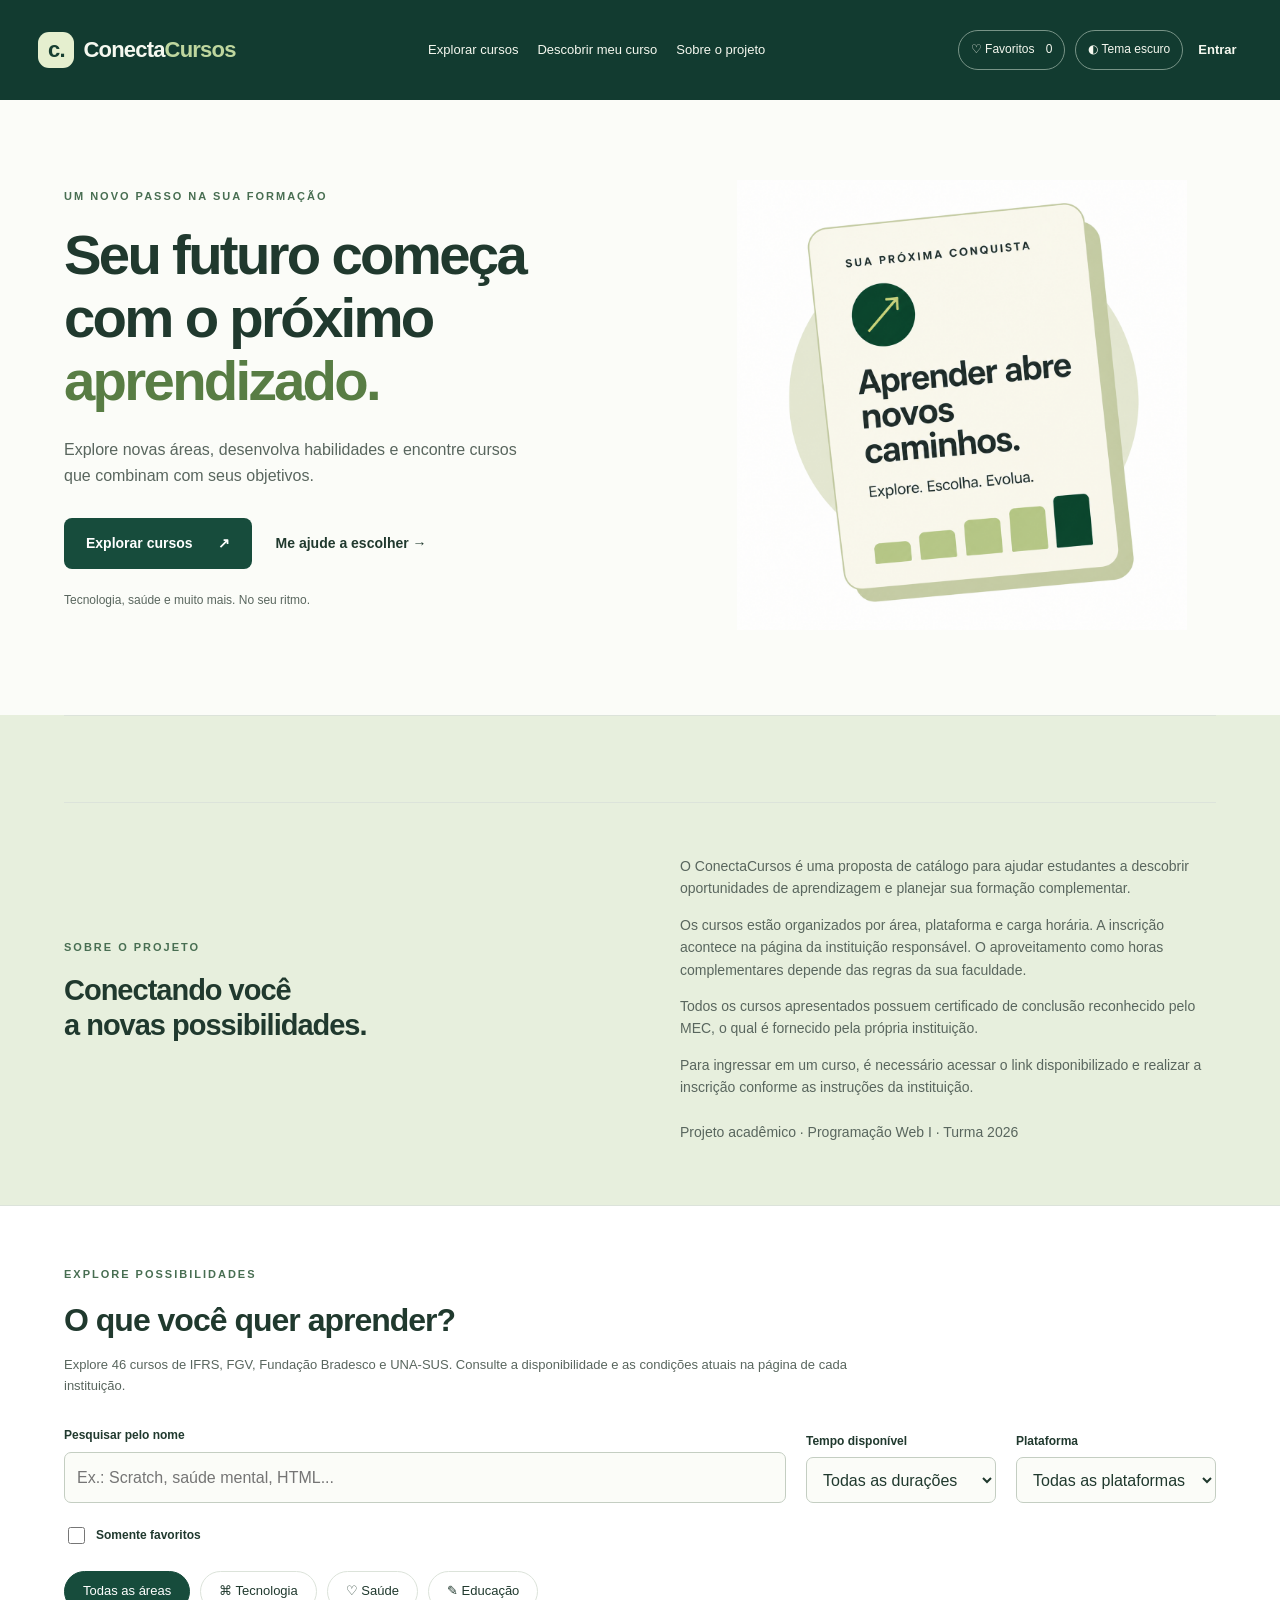
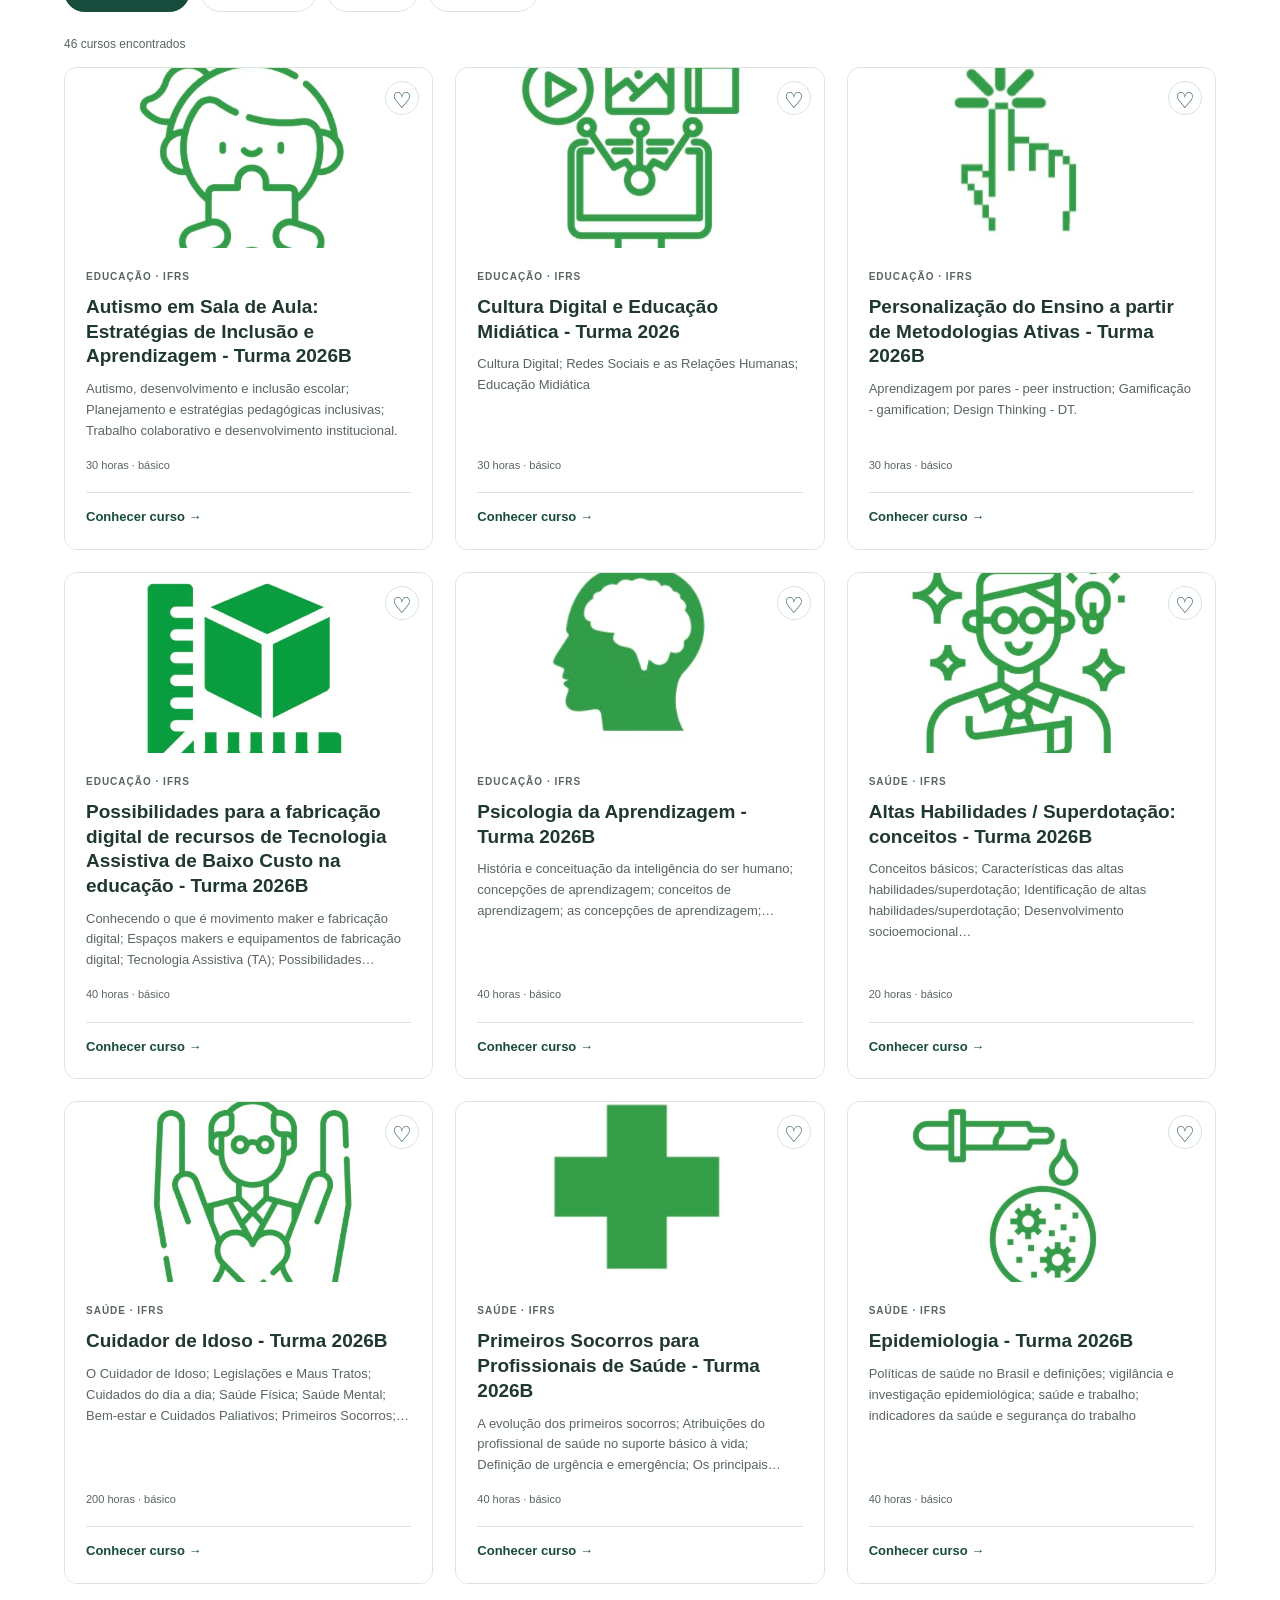
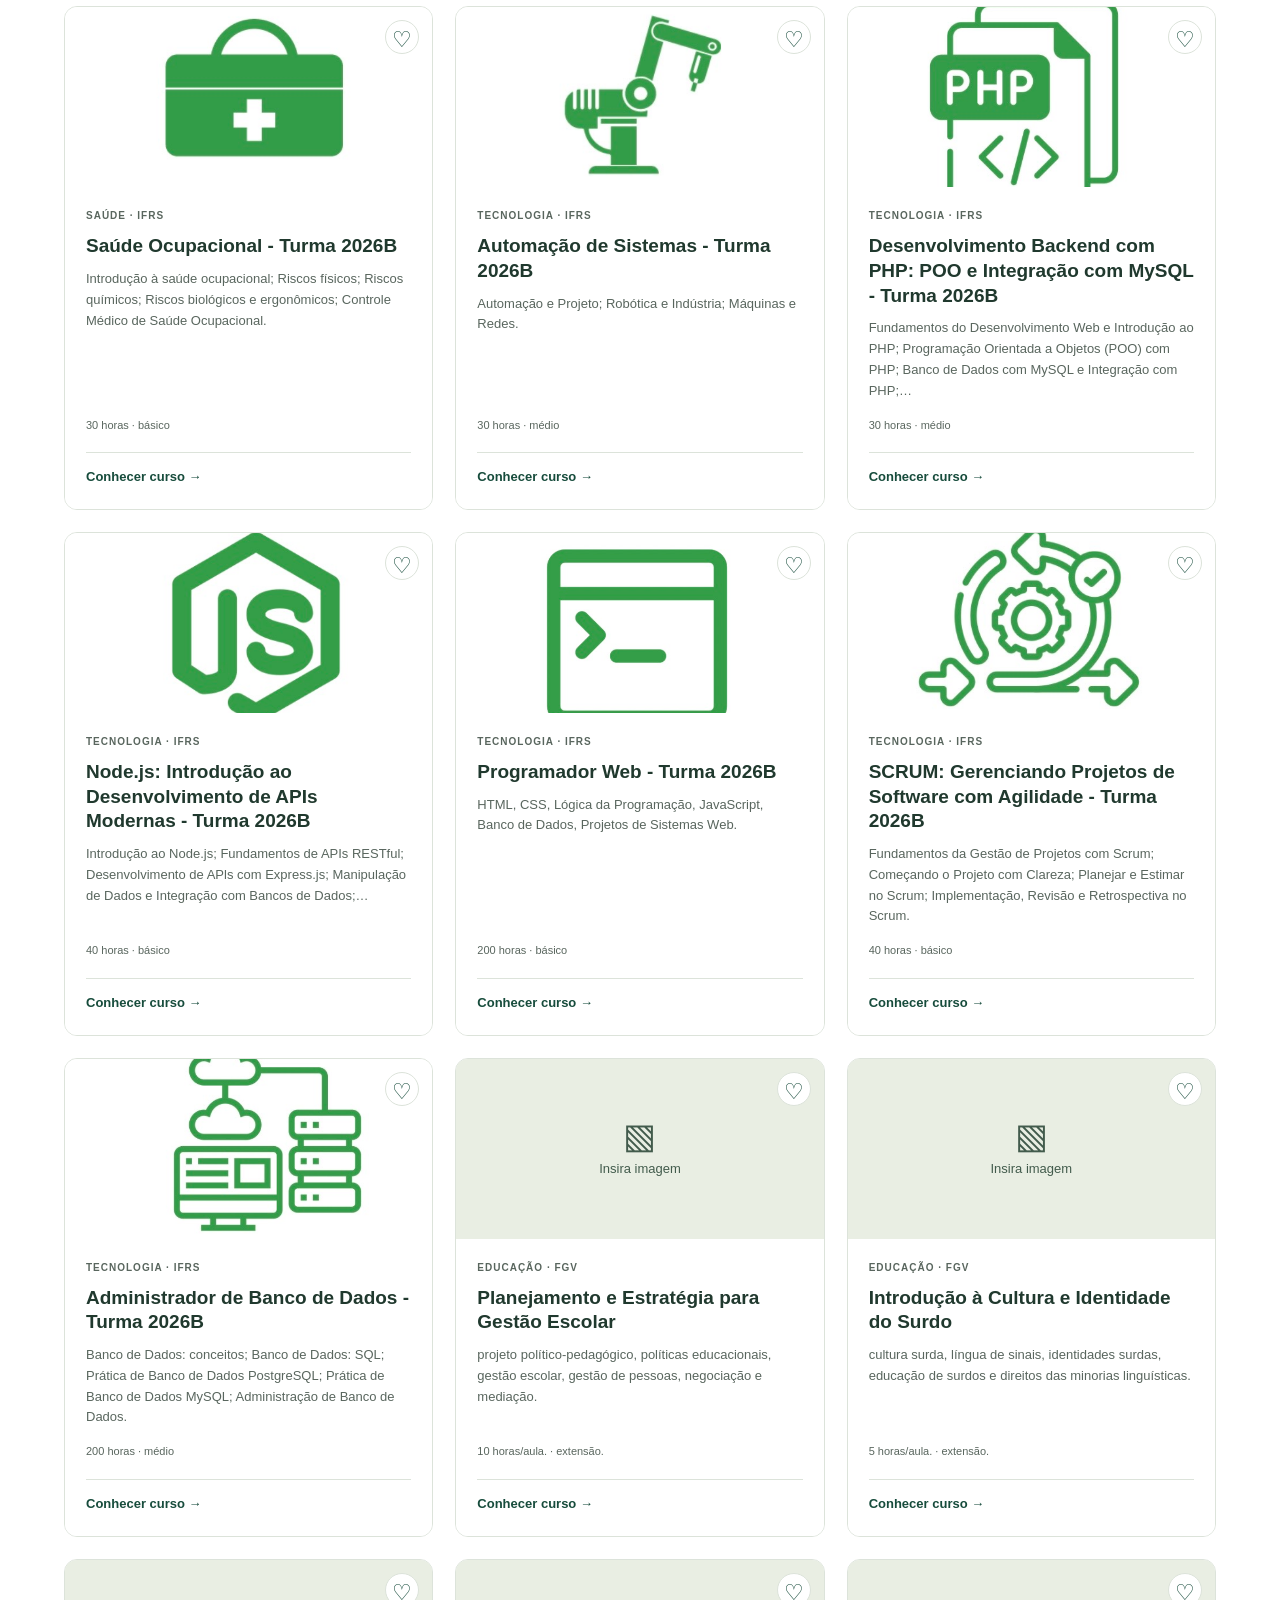
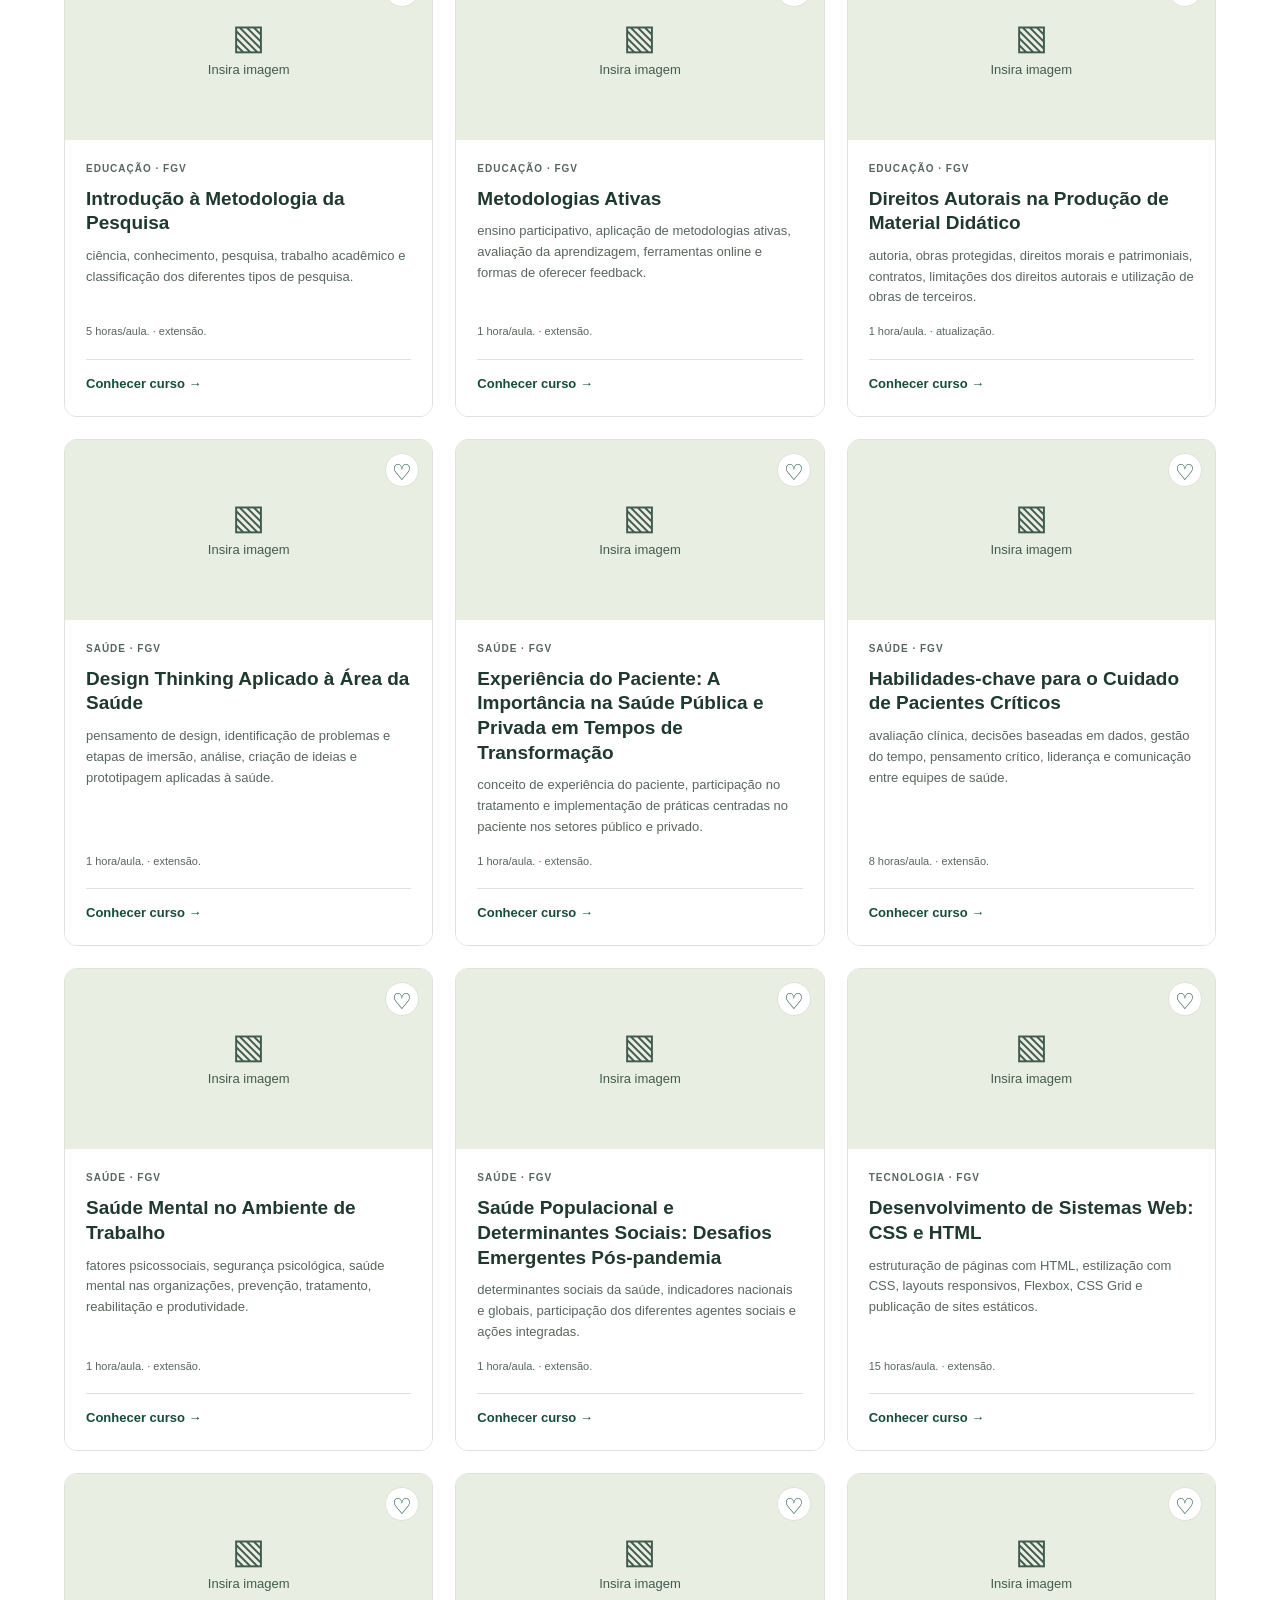
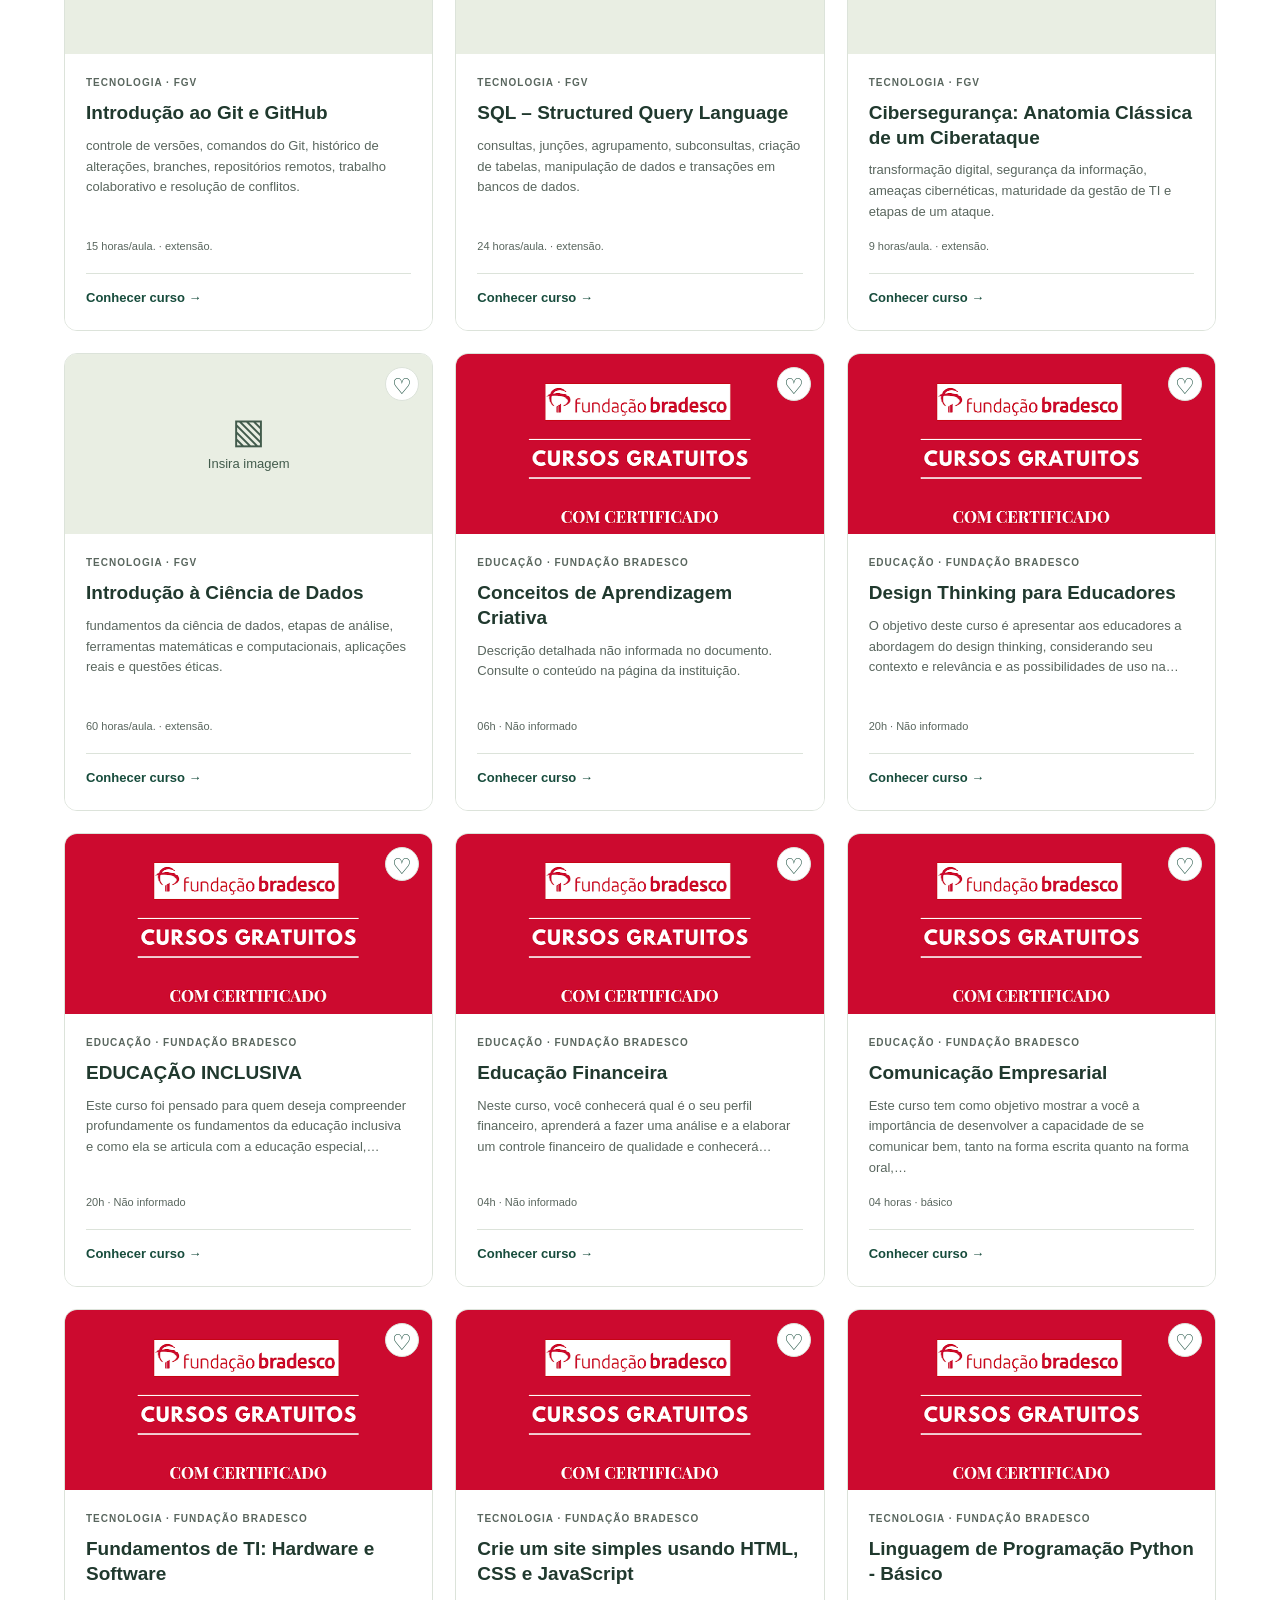
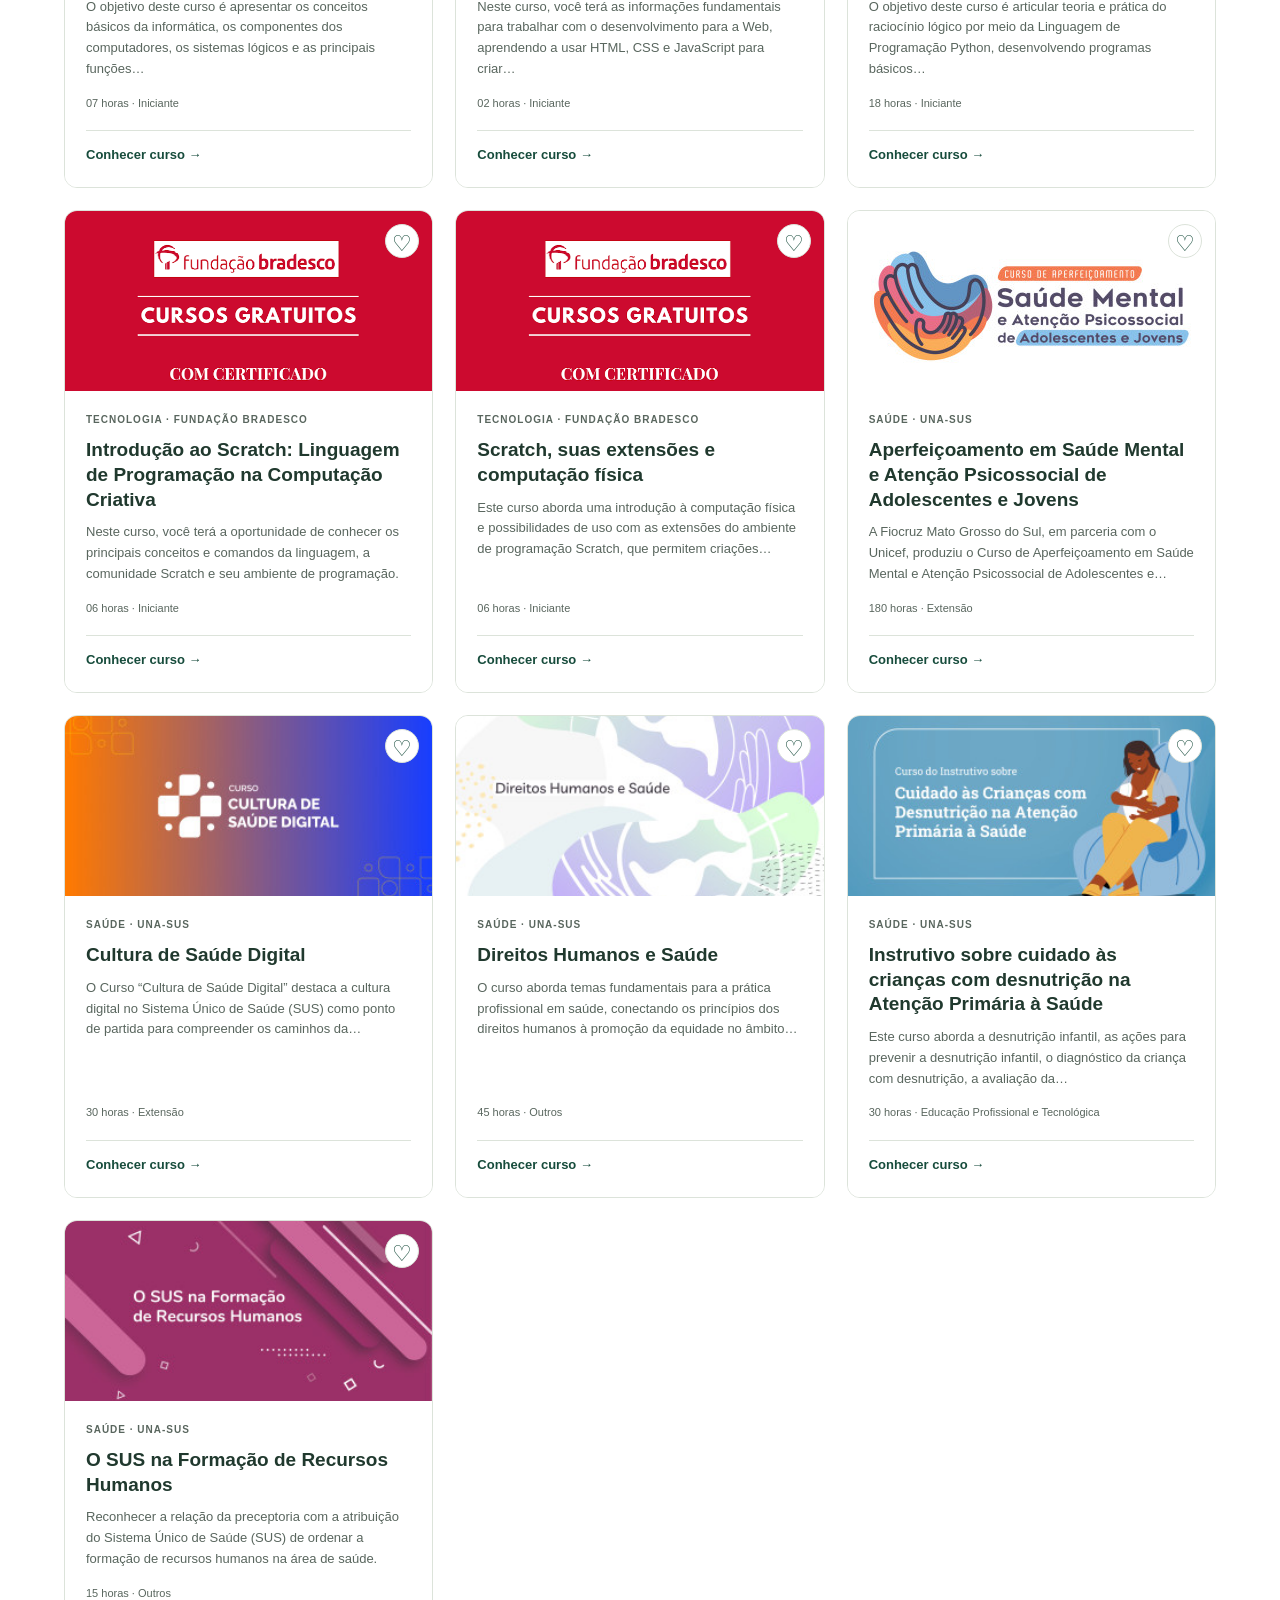
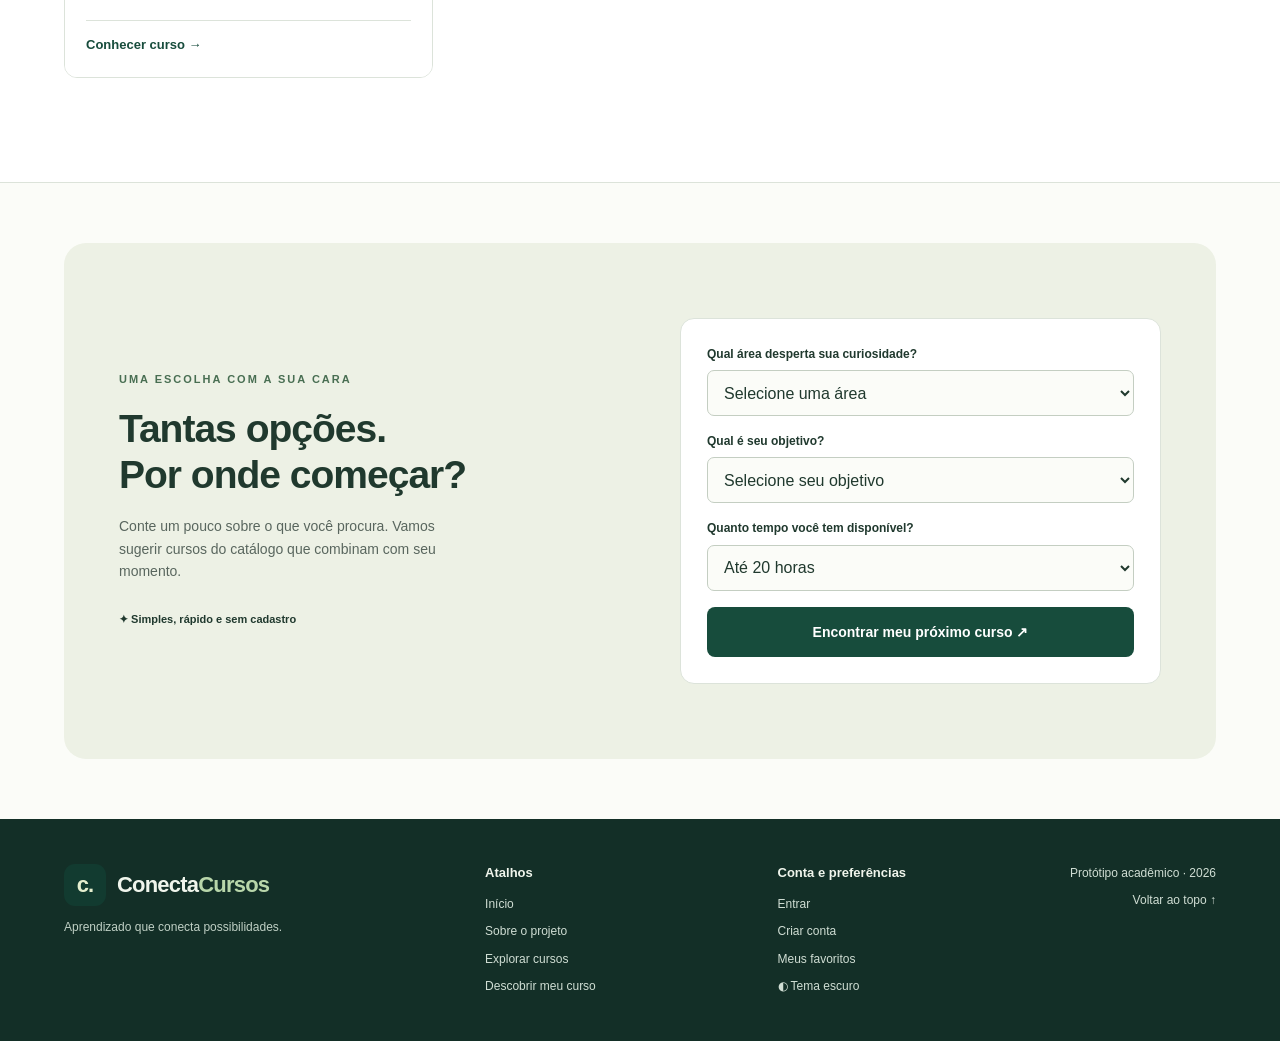
==== commit 58aa21dc: "Merge branch 'master' of https://github.com/lucaasm3/conectacursos" ====
--- a/index.html
+++ b/index.html
@@ -63,6 +63,8 @@
           planejar sua formação complementar.</p>
         <p>Os cursos estão organizados por área, plataforma e carga horária. A inscrição acontece na página da
           instituição responsável. O aproveitamento como horas complementares depende das regras da sua faculdade.</p>
+        <p>Todos os cursos apresentados possuem certificado de conclusão reconhecido pelo MEC, o qual é fornecido pela própria instituição.</p>
+        <p>Para ingressar em um curso, é necessário acessar o link disponibilizado e realizar a inscrição conforme as instruções da instituição.</p>
         <p class="nota">Projeto acadêmico · Programação Web I · Turma 2026</p>
       </div>
     </section>
@@ -72,9 +74,6 @@
           <div>
             <p class="sobretitulo">EXPLORE POSSIBILIDADES</p>
             <h2 id="titulo-cursos">O que você quer aprender?</h2>
-          </div>
-          <p>Encontre um novo interesse.<br>Ou aprofunde o que você já gosta.</p>
-        </div>
         <p class="nota-catalogo">Explore 46 cursos de IFRS, FGV, Fundação Bradesco e UNA-SUS. Consulte a disponibilidade
           e as condições atuais na página de cada instituição.</p>
         <div class="filtros">
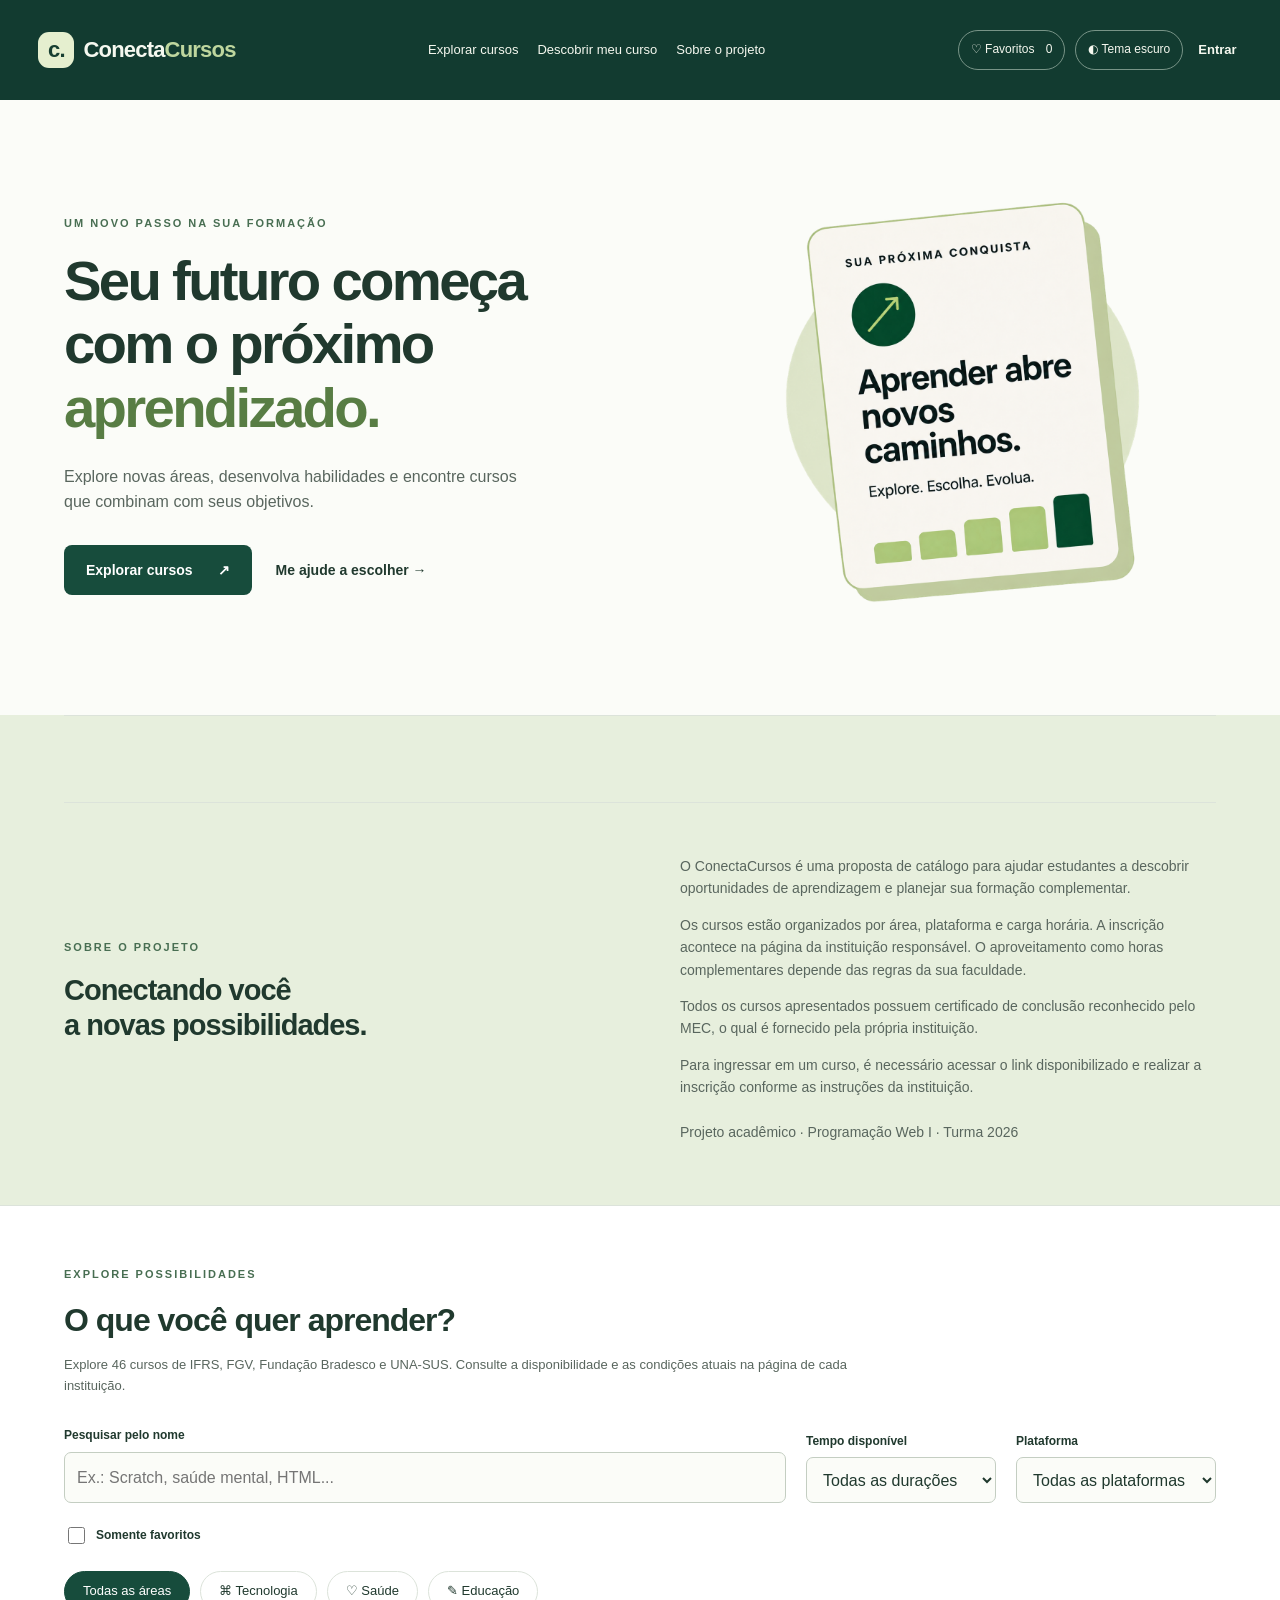
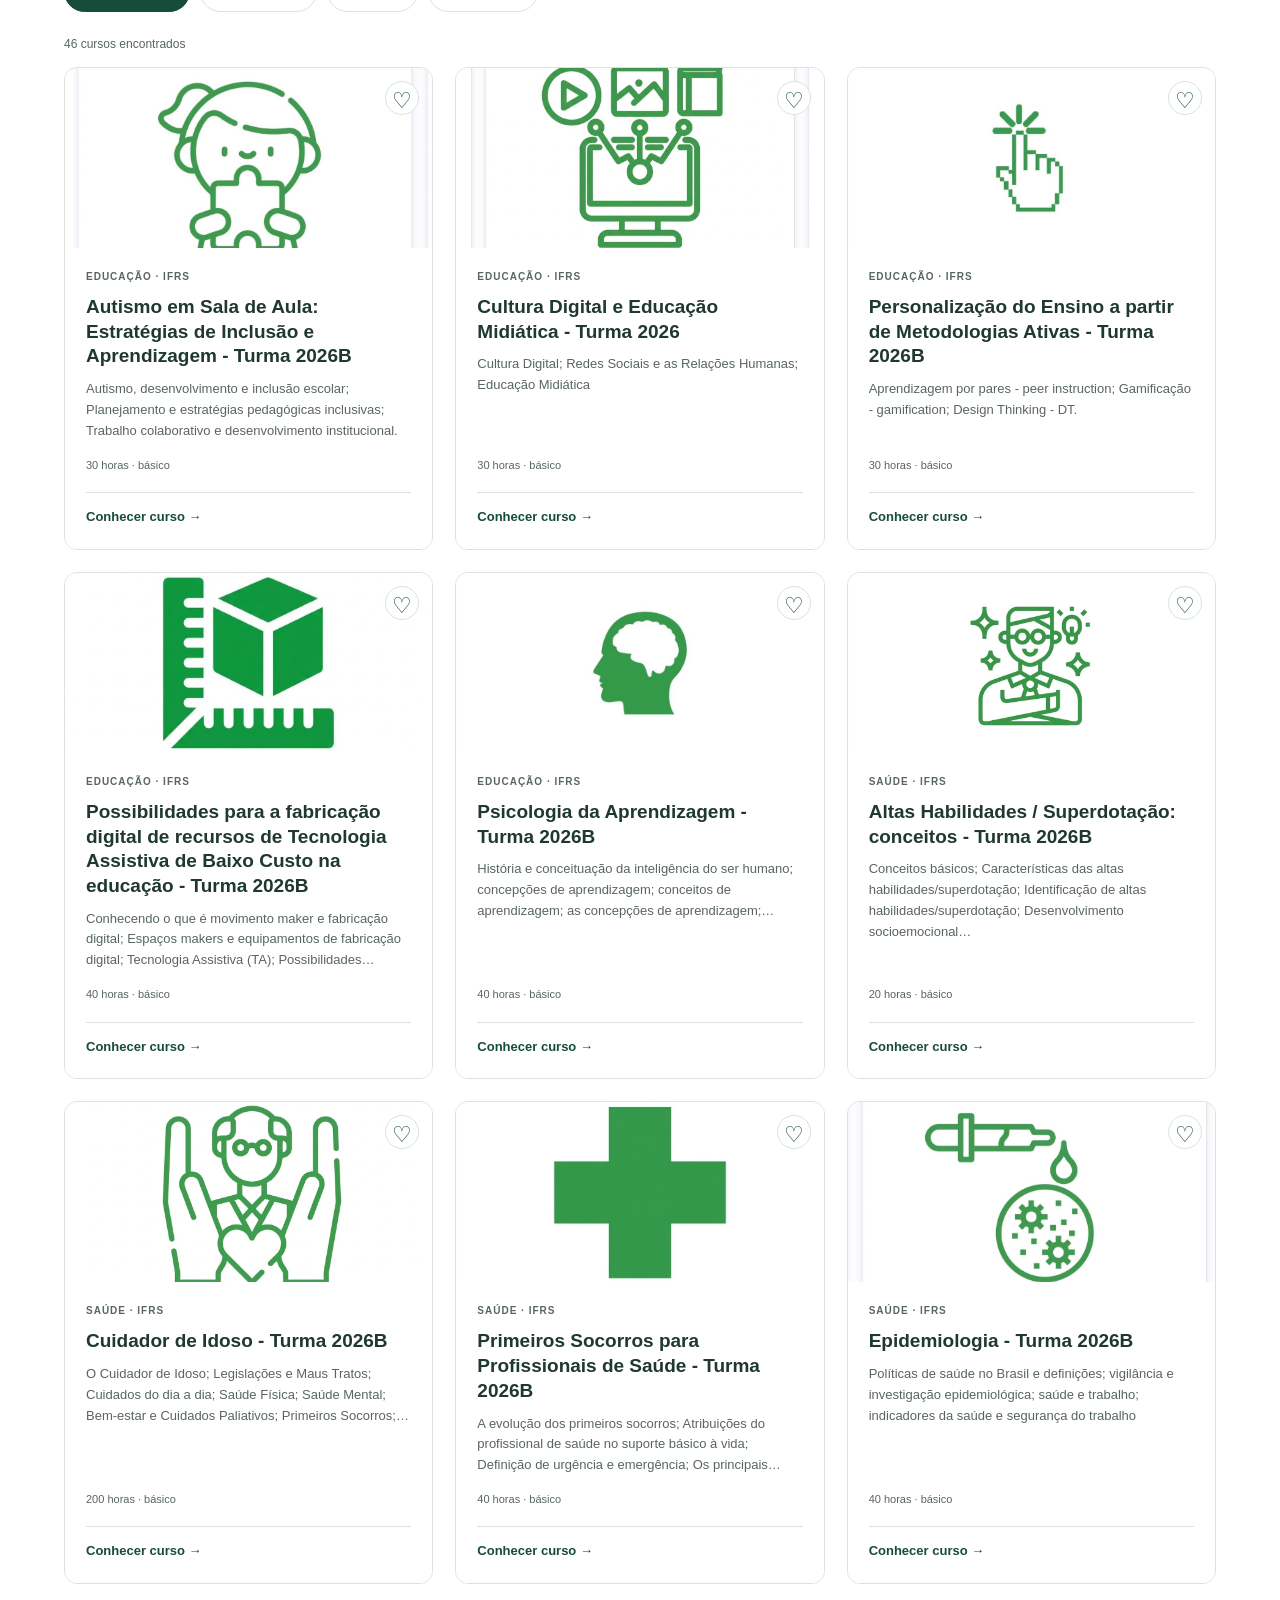
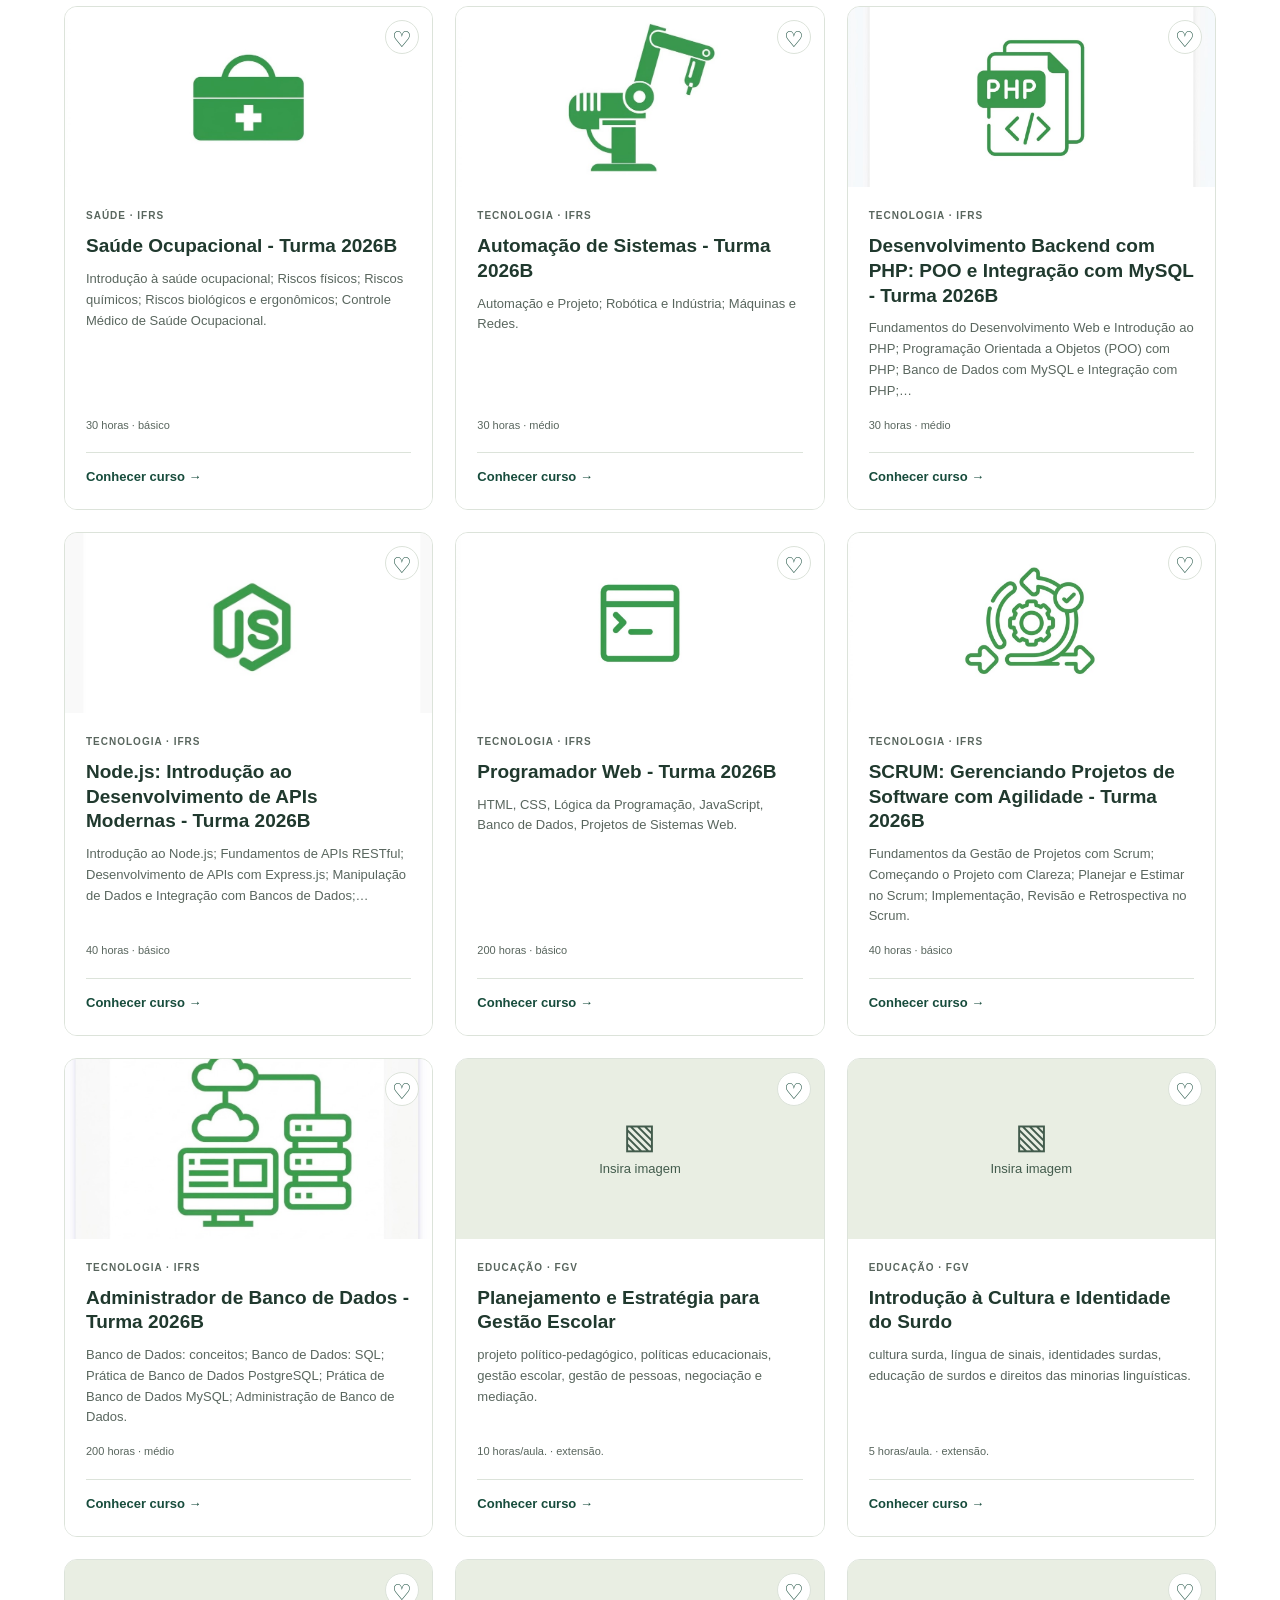
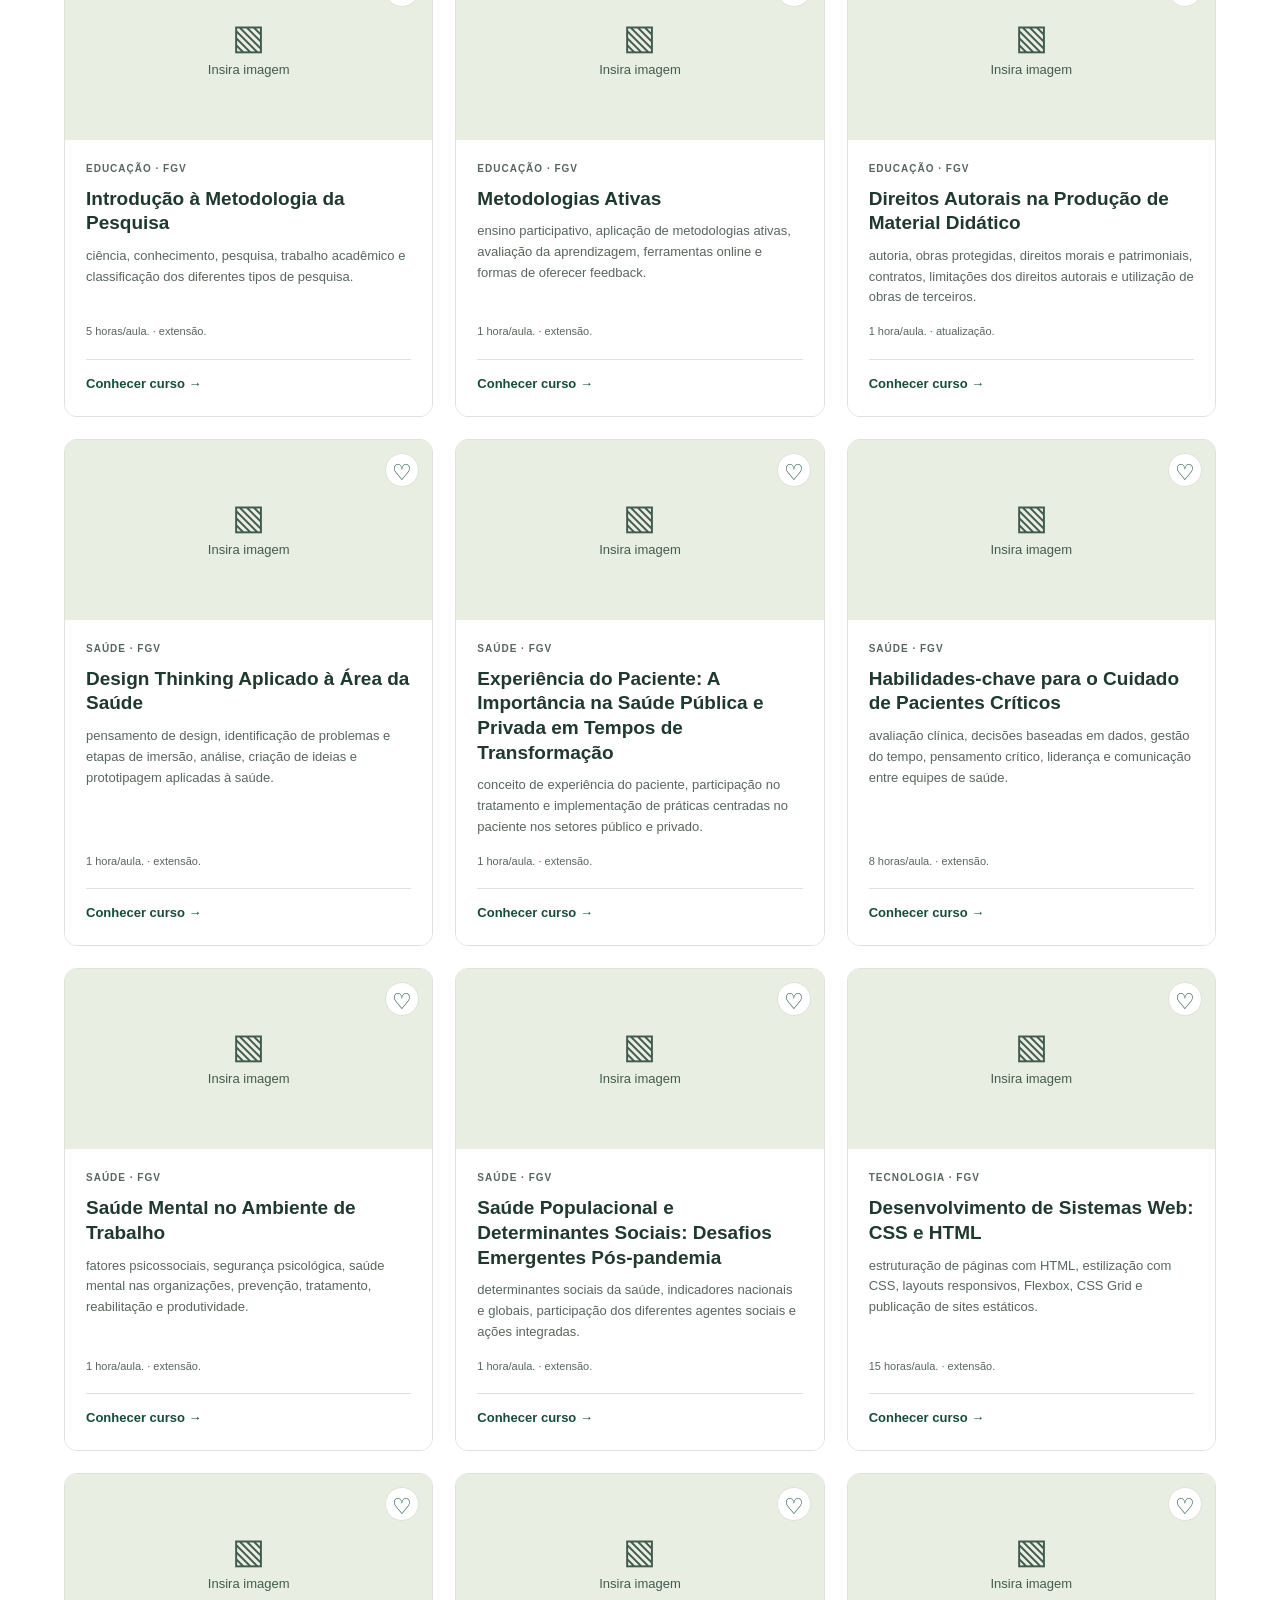
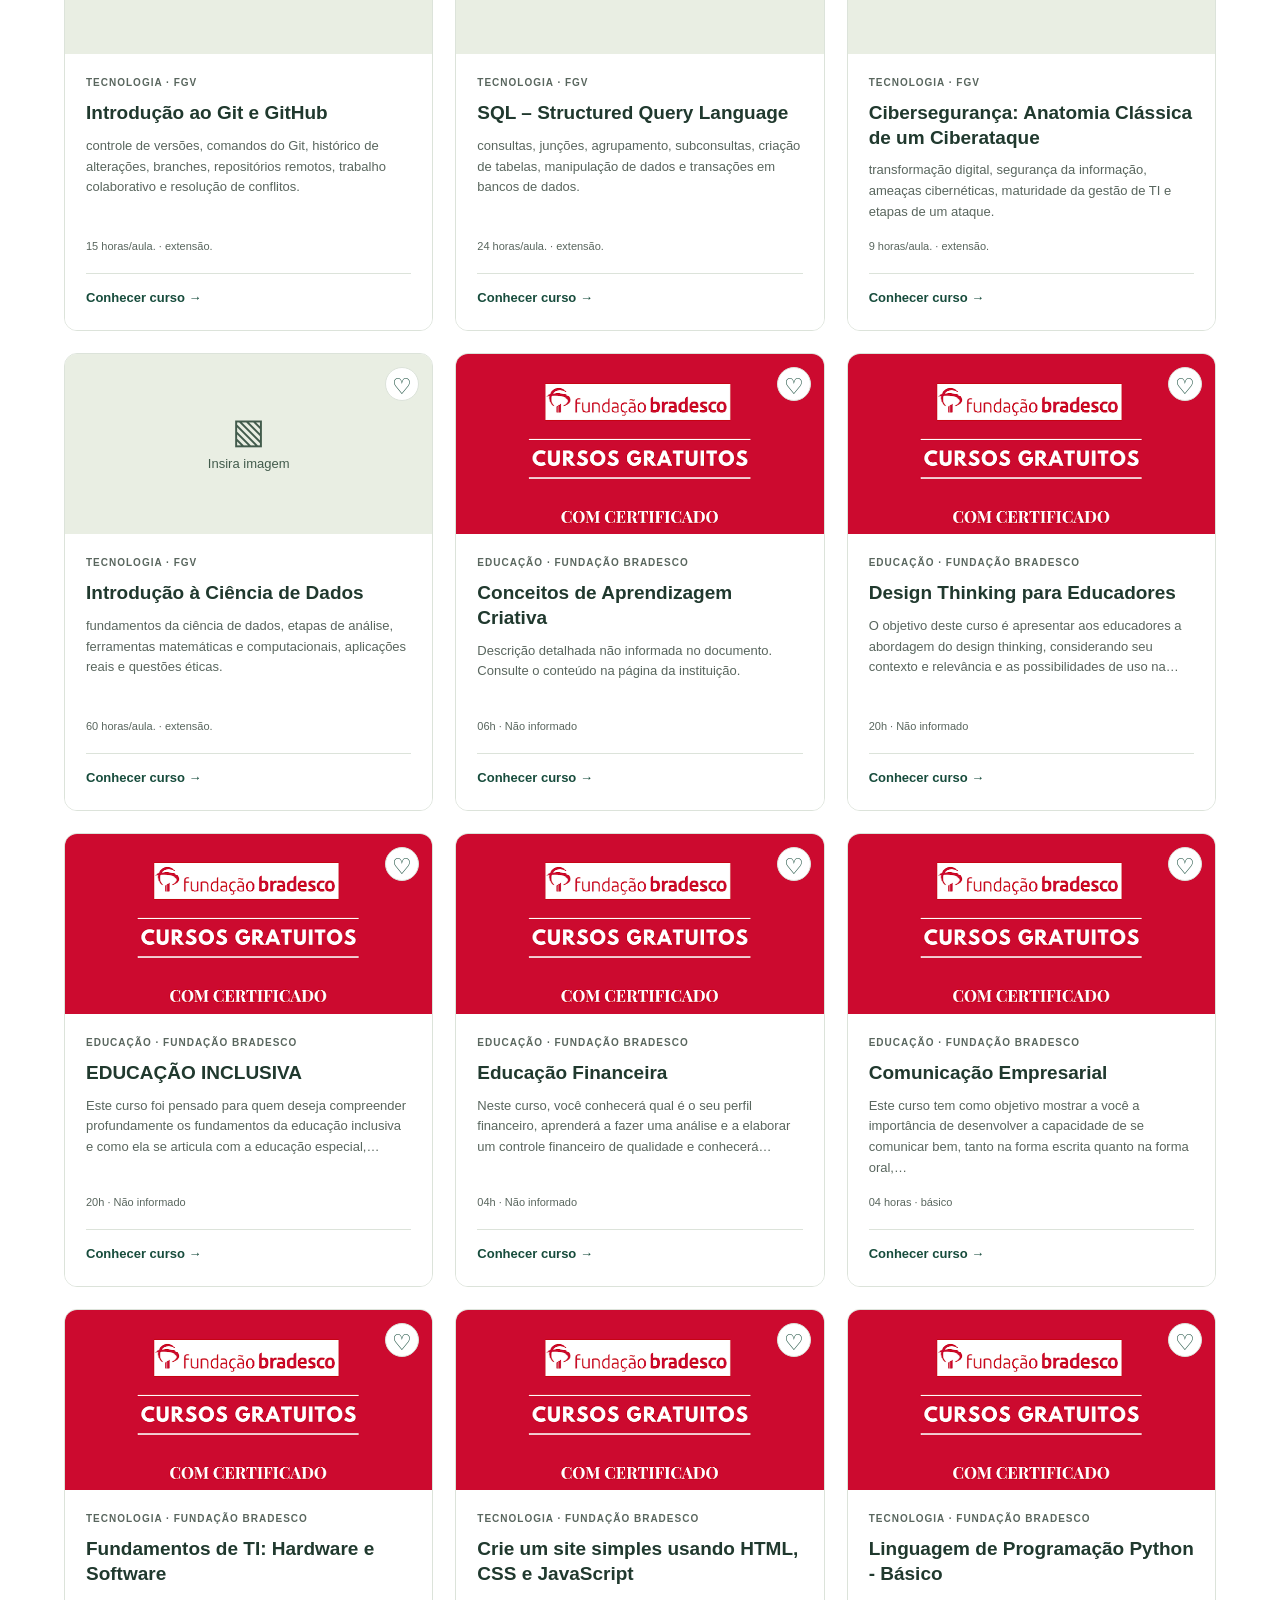
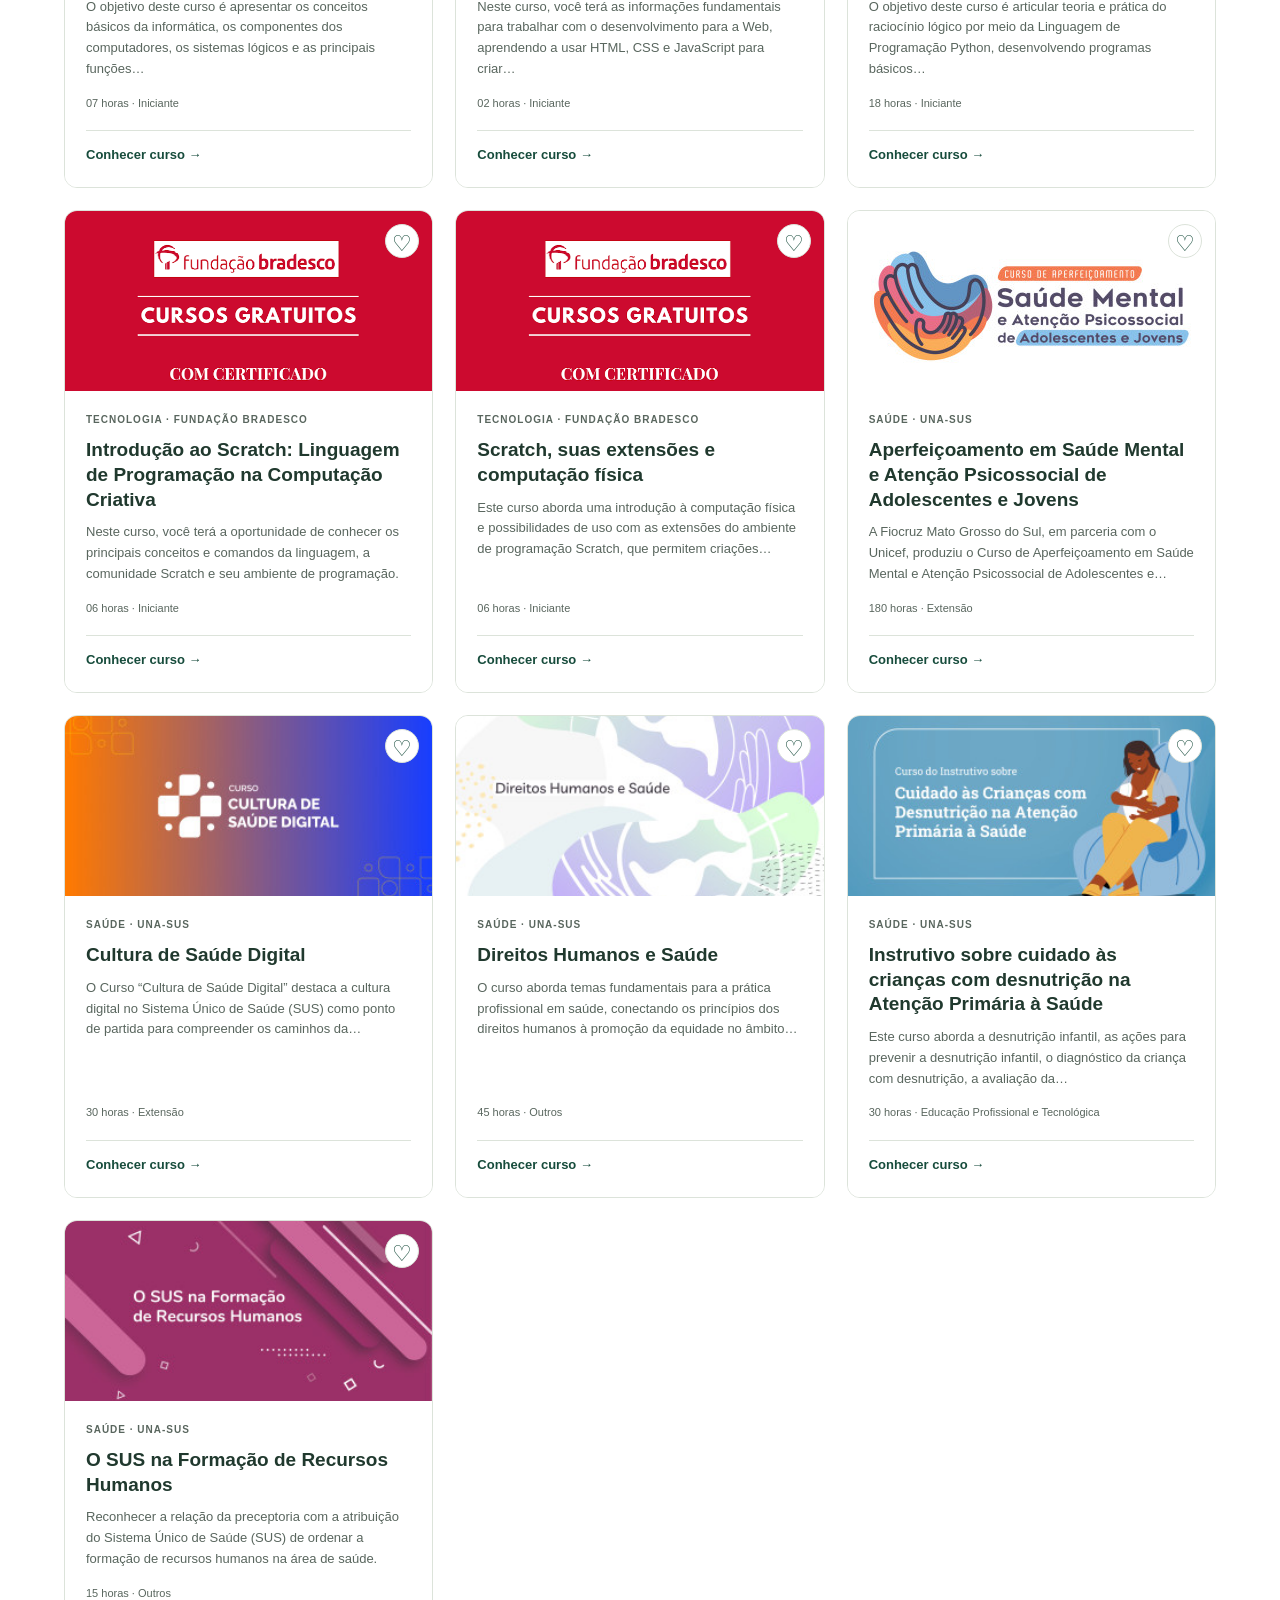
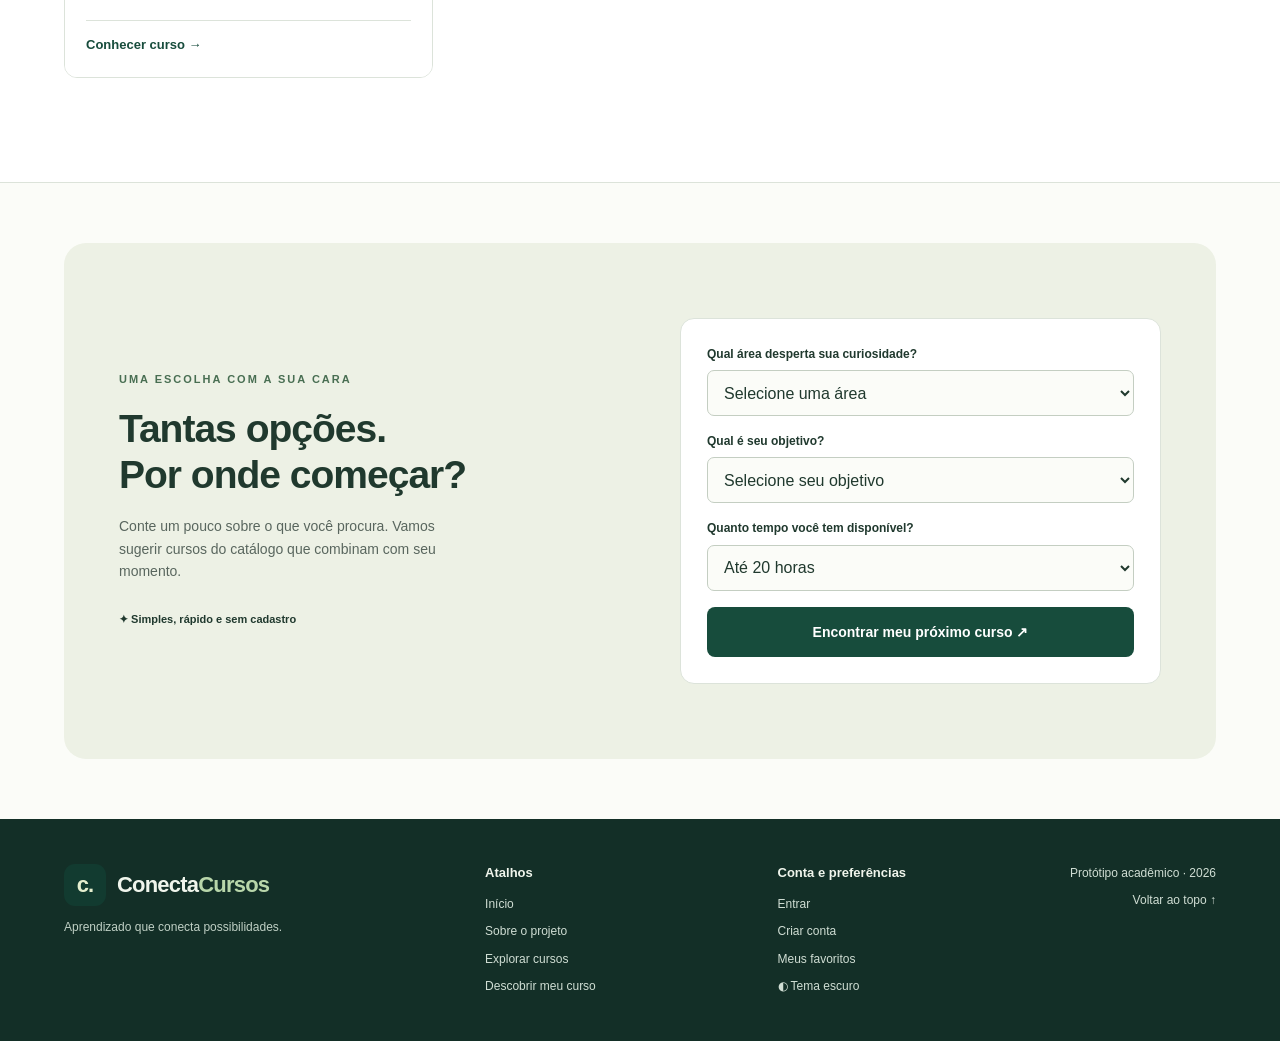
==== commit c089af17: "tirei o pequeno texto embaixo do título" ====
--- a/index.html
+++ b/index.html
@@ -36,7 +36,6 @@
           objetivos.</p>
         <div class="acoes"><a class="botao" href="#cursos">Explorar cursos <span aria-hidden="true">↗</span></a><a
             class="link" href="#descobrir">Me ajude a escolher →</a></div>
-        <p class="nota">Tecnologia, saúde e muito mais. No seu ritmo.</p>
            </div>
 
       <div
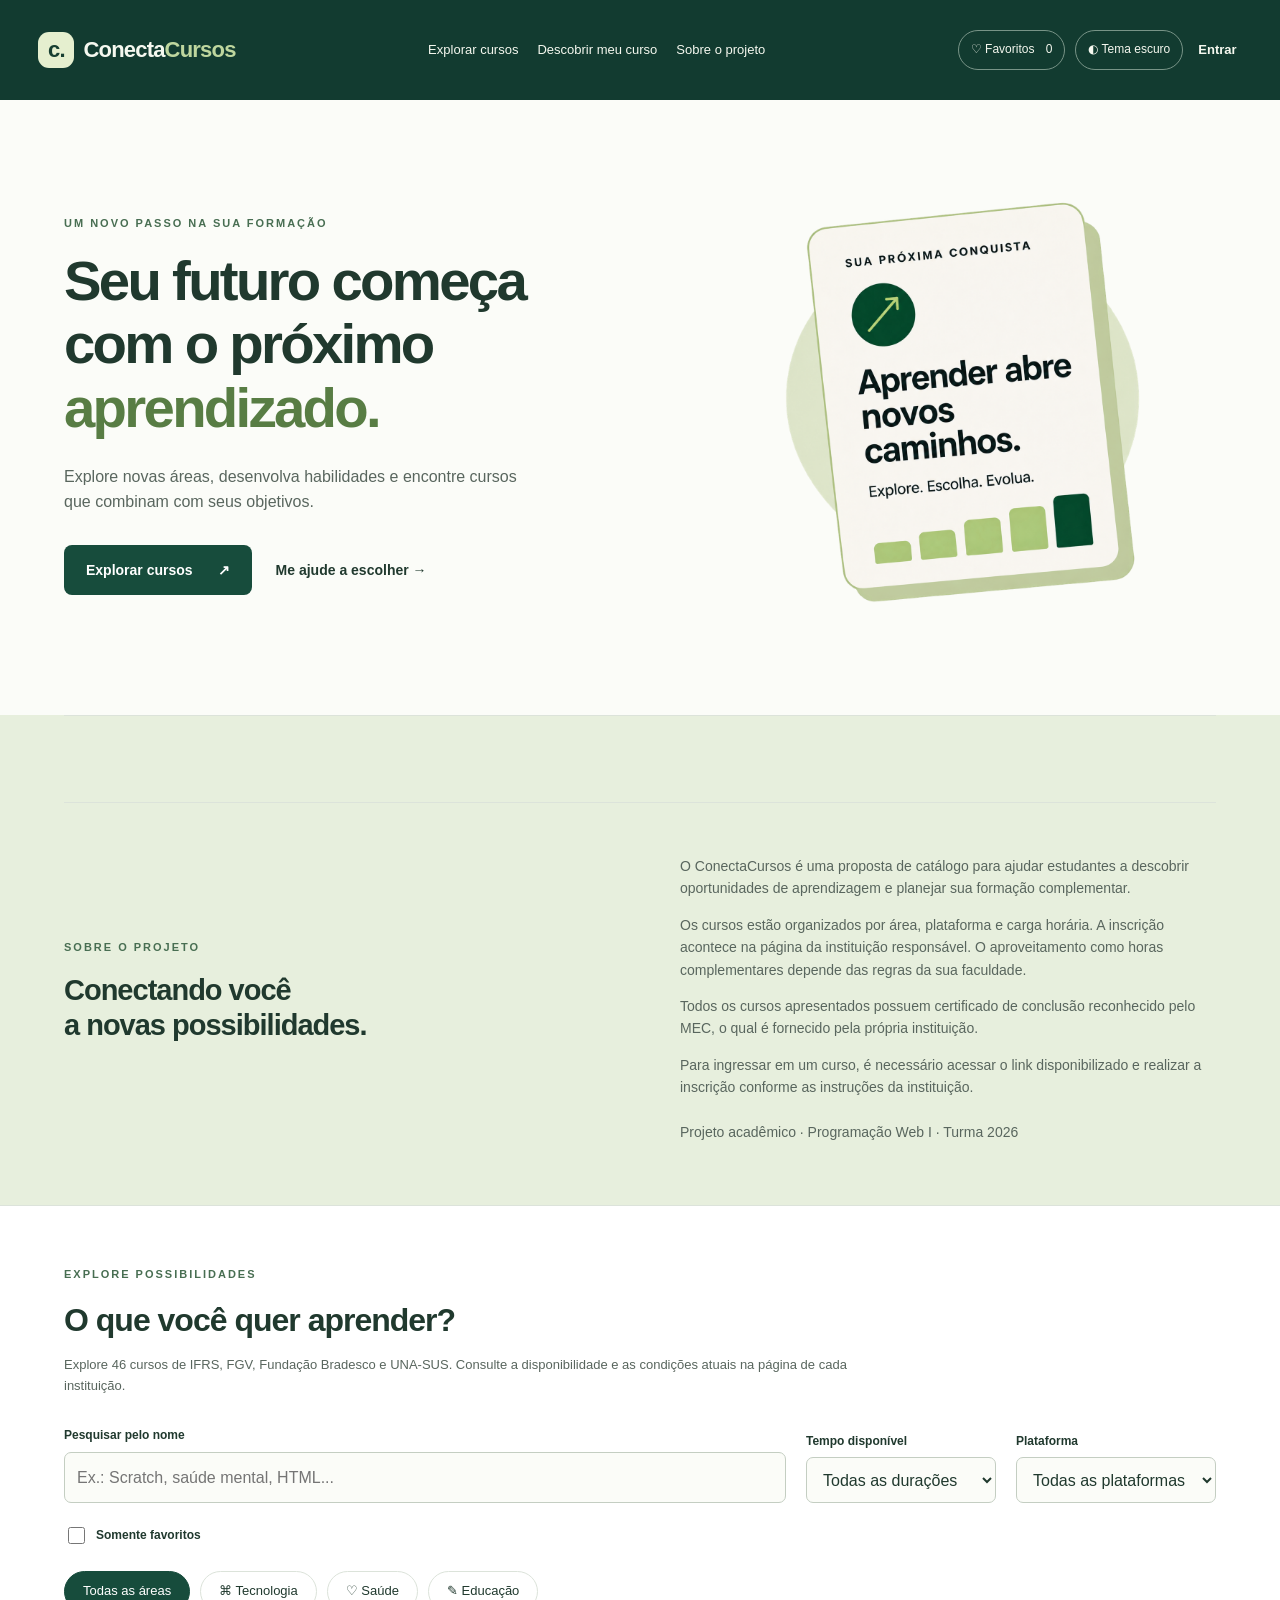
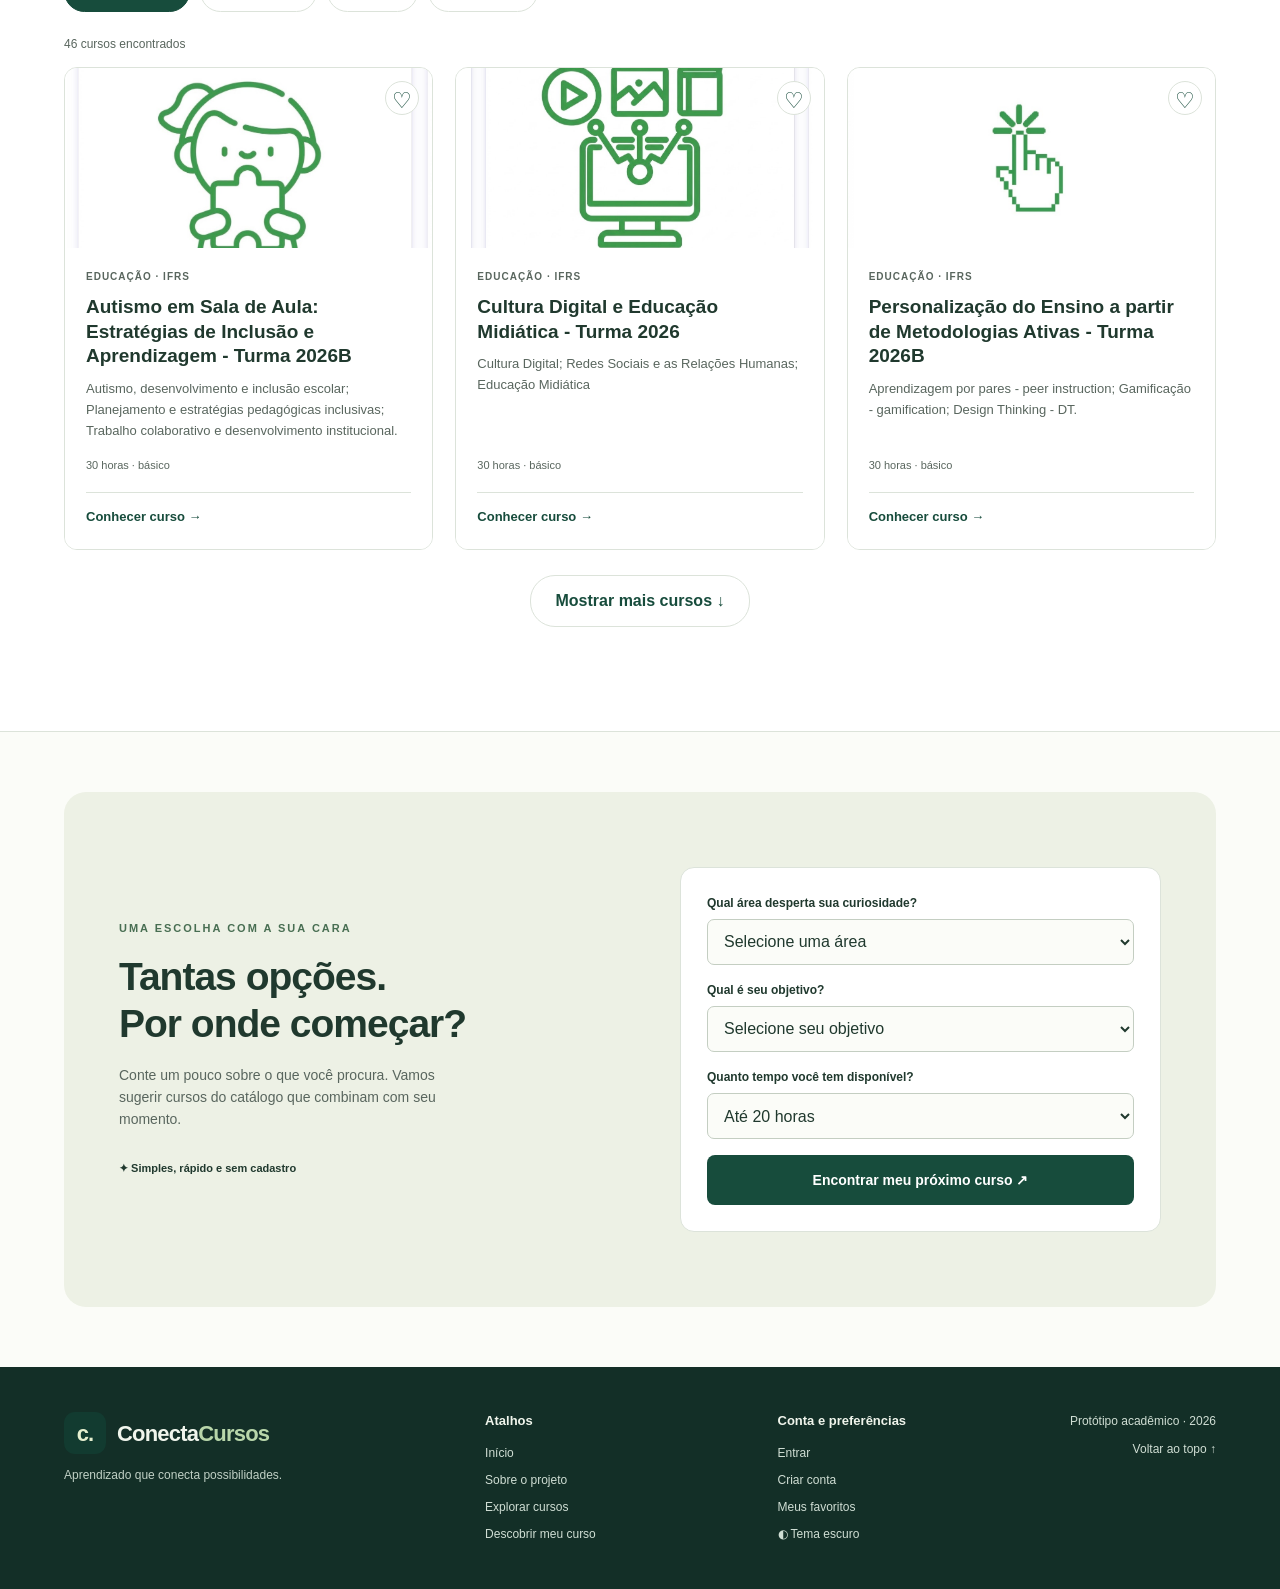
==== commit b9e58088: "coloquei o botao de mostrar mais e mostrar menos e minhas imagens nos cursos" ====
--- a/index.html
+++ b/index.html
@@ -103,6 +103,12 @@
         </div>
         <p id="resultado" class="contador" role="status"></p>
         <div id="lista-cursos" class="grade"></div>
+        <button id="mostrar-cursos" class="mostrar-cursos"
+          type="button"
+          aria-controls="lista-cursos"
+          aria-expanded="false" hidden>
+         Mostrar mais cursos ↓
+        </button>
         <p id="status-salvo" class="contador" role="status"></p>
       </div>
     </section>
--- a/style.css
+++ b/style.css
@@ -1565,4 +1565,38 @@
   width: 100%;
   height: auto;
   max-height: none;
+}
+
+/* Mostrar mais e menos cursos */
+
+#lista-cursos.reduzido {
+    position: relative;
+}
+
+/* Esconde os cards a partir do quarto */
+#lista-cursos.reduzido > .curso:nth-child(n + 4) {
+    display: none;
+}
+
+/* Botão mostrar mais / menos */
+.mostrar-cursos {
+    display: block;
+    margin: 25px auto 0;
+    padding: 12px 25px;
+    border: 1px solid var(--borda);
+    border-radius: 25px;
+    background: var(--painel);
+    color: var(--verde);
+    font-weight: bold;
+    cursor: pointer;
+    transition: 0.2s ease;
+}
+
+.mostrar-cursos:hover {
+    transform: translateY(-2px);
+}
+/* Imagens dos cursos FGV */
+.imagem-curso img[src$="fgv.png"] {
+    object-fit: contain;
+    background-color: white;
 }
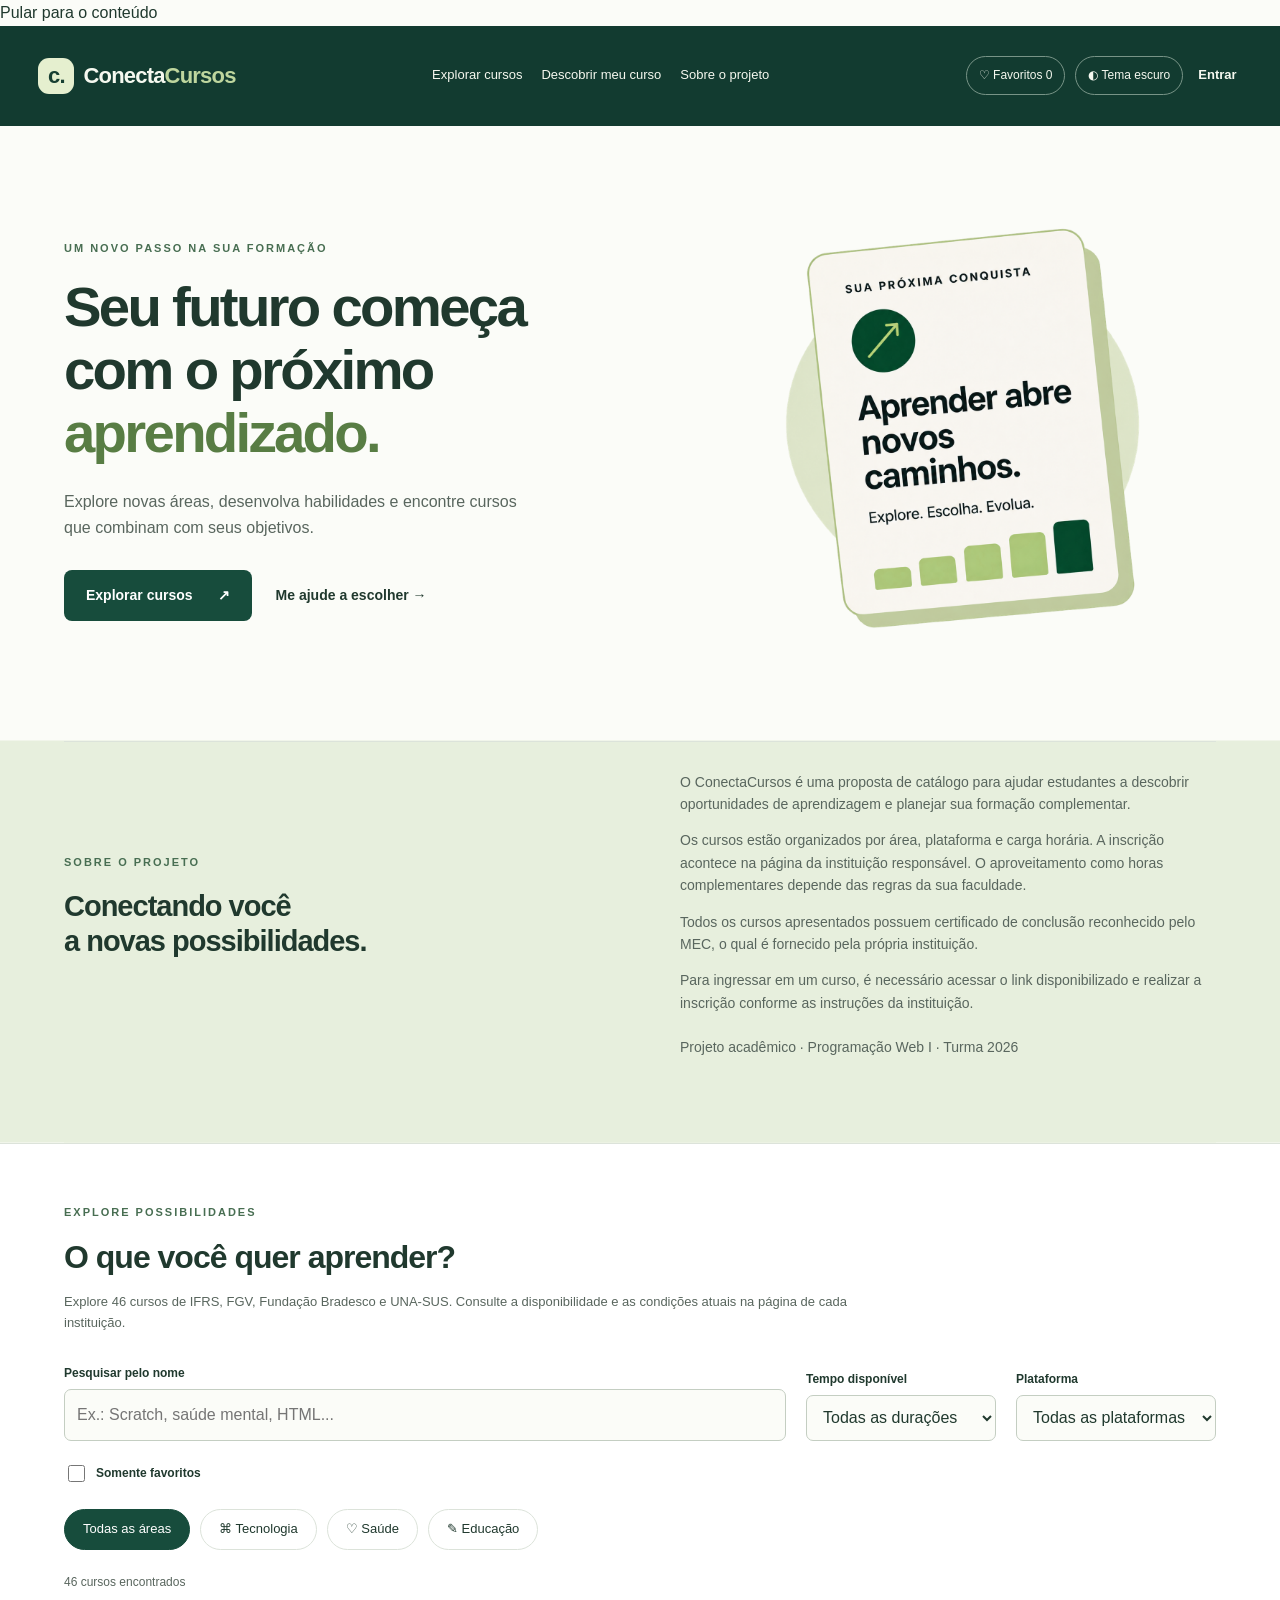
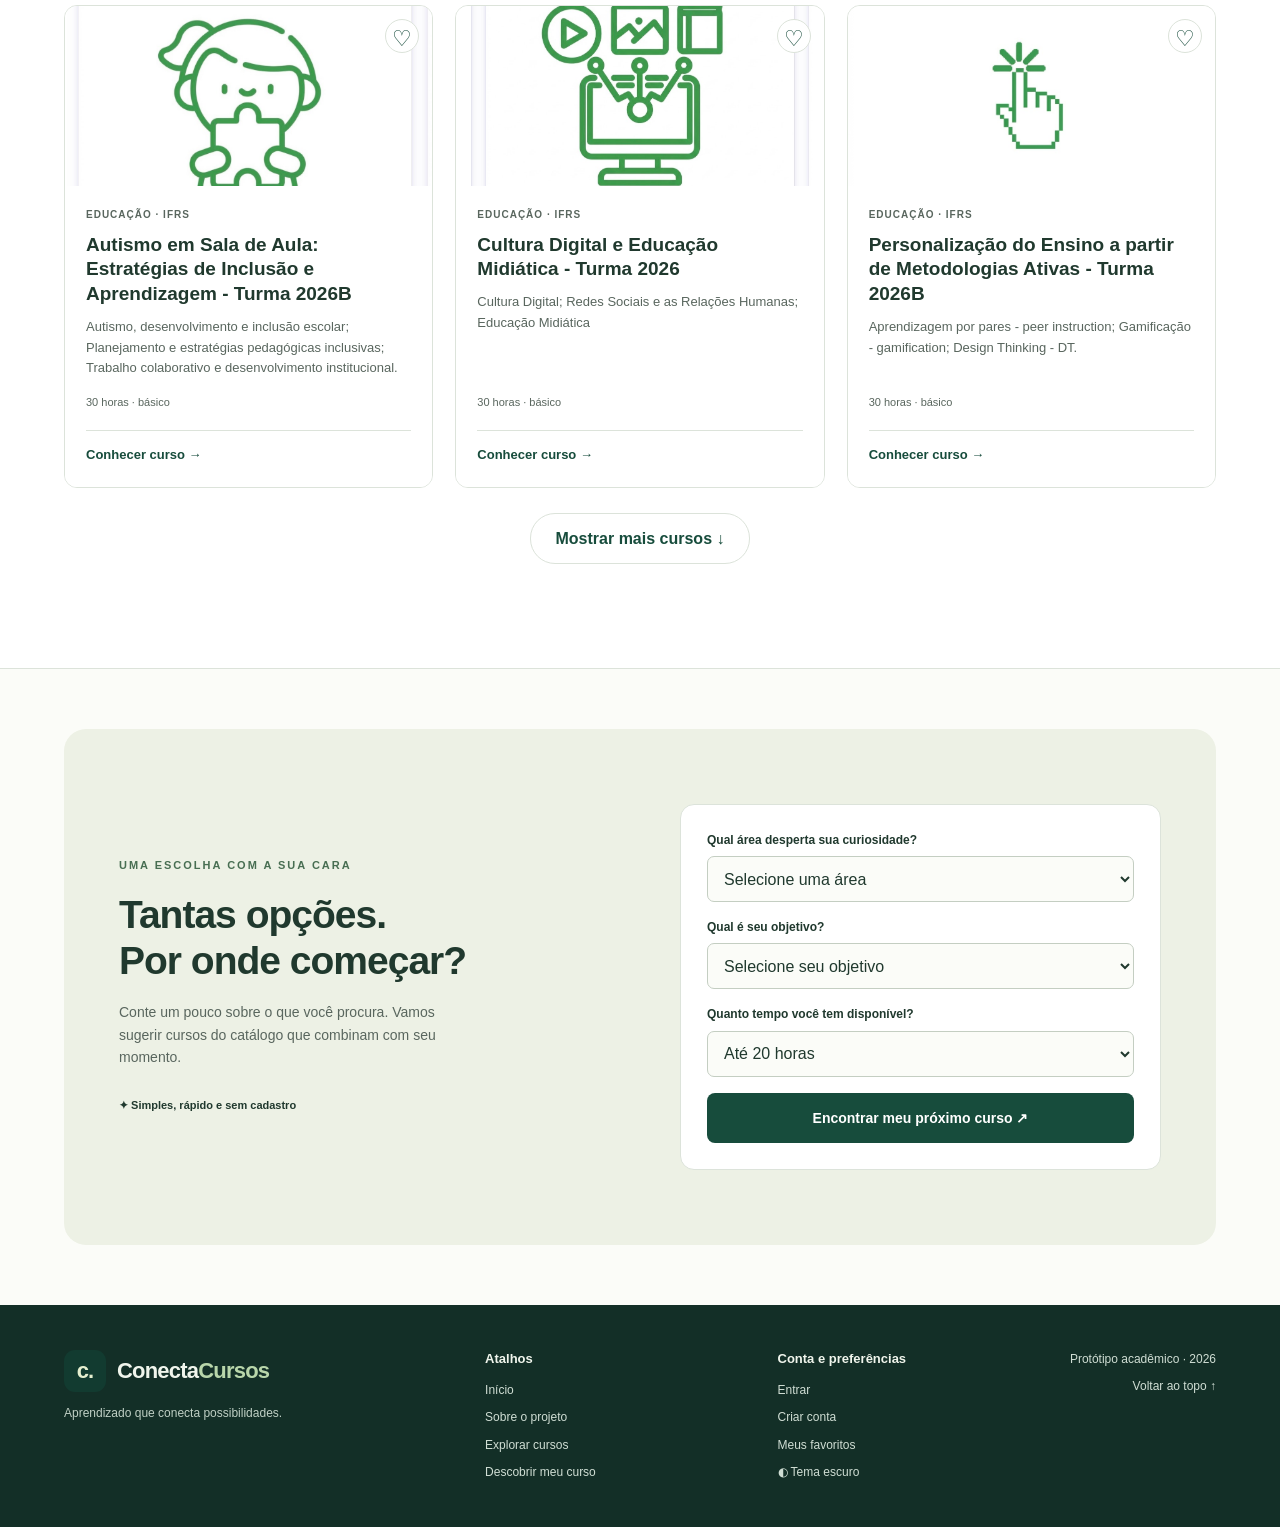
==== commit f5daec9e: "coloquei comentários em todos os códigos" ====
--- a/index.html
+++ b/index.html
@@ -12,106 +12,135 @@
 </head>
 
 <body>
+  <!-- ==========================================
+       BLOCO DE ACESSIBILIDADE E CABEÇALHO SUPERIOR
+       ========================================== -->
   <a class="pular" href="#conteudo">Pular para o conteúdo</a>
+  
   <div class="faixa-cabecalho">
     <header class="cabecalho">
+      <!-- Logotipo do site com um span estilizado na letra "c." e redirecionamento para o topo -->
       <a class="logo" href="#inicio"><span class="marca" aria-hidden="true">c.</span>Conecta<span>Cursos</span></a>
+      
+      <!-- Botão responsivo para abrir o menu em dispositivos móveis (com atributos de acessibilidade ARIA) -->
       <button id="menu-botao" class="menu-botao" aria-expanded="false" aria-controls="menu">Menu ☰</button>
+      
+      <!-- Links de navegação interna do menu principal -->
       <nav id="menu" aria-label="Principal">
-        <a href="#cursos">Explorar cursos</a><a href="#descobrir">Descobrir meu curso</a><a href="#sobre">Sobre o
-          projeto</a>
+        <a href="#cursos">Explorar cursos</a>
+        <a href="#descobrir">Descobrir meu curso</a>
+        <a href="#sobre">Sobre o projeto</a>
       </nav>
-      <div class="controles-cabecalho"><a class="atalho" href="#cursos" id="atalho-favoritos">♡ Favoritos <span
-            id="total-favoritos">0</span></a><button class="tema-botao" type="button" aria-label="Ativar modo escuro"
-          aria-pressed="false">◐ Tema escuro</button><a class="conta-link" href="login.html">Entrar</a><button
-          class="sair-botao" type="button" hidden>Sair</button></div>
+
+      <!-- Controles do cabeçalho: atalho de favoritos, botão de tema escuro e links de conta/login -->
+      <div class="controles-cabecalho">
+        <a class="atalho" href="#cursos" id="atalho-favoritos">♡ Favoritos <span id="total-favoritos">0</span></a>
+        <button class="tema-botao" type="button" aria-label="Ativar modo escuro" aria-pressed="false">◐ Tema escuro</button>
+        <a class="conta-link" href="login.html">Entrar</a>
+        <button class="sair-botao" type="button" hidden>Sair</button>
+      </div>
     </header>
   </div>
+
+  <!-- ==========================================
+       CONTEÚDO PRINCIPAL (MAIN)
+       ========================================== -->
   <main id="conteudo">
+    
+    <!-- Seção Hero (Destaque inicial da página com chamada para ação) -->
     <section class="hero largura" id="inicio" aria-labelledby="titulo">
       <div>
         <p class="sobretitulo">UM NOVO PASSO NA SUA FORMAÇÃO</p>
         <h1 id="titulo">Seu futuro começa<br>com o próximo <em>aprendizado.</em></h1>
-        <p class="introducao">Explore novas áreas, desenvolva habilidades e encontre cursos que combinam com seus
-          objetivos.</p>
-        <div class="acoes"><a class="botao" href="#cursos">Explorar cursos <span aria-hidden="true">↗</span></a><a
-            class="link" href="#descobrir">Me ajude a escolher →</a></div>
-           </div>
-
-      <div
-        class="visual"
-        aria-label="Imagem de uma trilha de aprendizado"
-      >
-        <img
-          src="images/imageminicio.png"
-          alt="Sua próxima conquista: aprender abre novos caminhos."
-        >
-      </div>
-    </section>
-
-    <section class="sobre largura iniciativa" id="sobre">
-      <div>
-    </section>
+        <p class="introducao">Explore novas áreas, desenvolva habilidades e encontre cursos que combinam com seus objetivos.</p>
+        <div class="acoes">
+          <a class="botao" href="#cursos">Explorar cursos <span aria-hidden="true">↗</span></a>
+          <a class="link" href="#descobrir">Me ajude a escolher →</a>
+        </div>
+      </div>
+
+      <div class="visual" aria-label="Imagem de uma trilha de aprendizado">
+        <img src="images/imageminicio.png" alt="Sua próxima conquista: aprender abre novos caminhos.">
+      </div>
+    </section>
+
+    <!-- Seção Institucional "Sobre o projeto" (Explica a proposta acadêmica e os certificados) -->
     <section class="sobre largura iniciativa" id="sobre">
       <div>
         <p class="sobretitulo">SOBRE O PROJETO</p>
         <h2>Conectando você<br>a novas possibilidades.</h2>
       </div>
       <div>
-        <p>O ConectaCursos é uma proposta de catálogo para ajudar estudantes a descobrir oportunidades de aprendizagem e
-          planejar sua formação complementar.</p>
-        <p>Os cursos estão organizados por área, plataforma e carga horária. A inscrição acontece na página da
-          instituição responsável. O aproveitamento como horas complementares depende das regras da sua faculdade.</p>
+        <p>O ConectaCursos é uma proposta de catálogo para ajudar estudantes a descobrir oportunidades de aprendizagem e planejar sua formação complementar.</p>
+        <p>Os cursos estão organizados por área, plataforma e carga horária. A inscrição acontece na página da instituição responsável. O aproveitamento como horas complementares depende das regras da sua faculdade.</p>
         <p>Todos os cursos apresentados possuem certificado de conclusão reconhecido pelo MEC, o qual é fornecido pela própria instituição.</p>
         <p>Para ingressar em um curso, é necessário acessar o link disponibilizado e realizar a inscrição conforme as instruções da instituição.</p>
         <p class="nota">Projeto acadêmico · Programação Web I · Turma 2026</p>
       </div>
     </section>
+
+    <!-- Seção principal do Catálogo de Cursos e Filtros Dinâmicos -->
     <section class="catalogo" id="cursos" aria-labelledby="titulo-cursos">
       <div class="largura">
         <div class="titulo-linha">
           <div>
             <p class="sobretitulo">EXPLORE POSSIBILIDADES</p>
             <h2 id="titulo-cursos">O que você quer aprender?</h2>
-        <p class="nota-catalogo">Explore 46 cursos de IFRS, FGV, Fundação Bradesco e UNA-SUS. Consulte a disponibilidade
-          e as condições atuais na página de cada instituição.</p>
-        <div class="filtros">
-          <div class="busca"><label for="pesquisa">Pesquisar pelo nome</label><input type="search" id="pesquisa"
-              placeholder="Ex.: Scratch, saúde mental, HTML..."></div>
-          <div><label for="duracao">Tempo disponível</label><select id="duracao">
-              <option value="0">Todas as durações</option>
-              <option value="5">Até 5 horas</option>
-              <option value="20">Até 20 horas</option>
-              <option value="40">Até 40 horas</option>
-              <option value="60">Até 60 horas</option>
-              <option value="200">Até 200 horas</option>
-            </select></div>
-          <div><label for="plataforma">Plataforma</label><select id="plataforma">
-              <option value="Todas">Todas as plataformas</option>
-              <option>IFRS</option>
-              <option>FGV</option>
-              <option>Fundação Bradesco</option>
-              <option>UNA-SUS</option>
-            </select></div>
-          <label class="favoritos-filtro"><input type="checkbox" id="so-favoritos"> Somente favoritos</label>
+            <p class="nota-catalogo">Explore 46 cursos de IFRS, FGV, Fundação Bradesco e UNA-SUS. Consulte a disponibilidade e as condições atuais na página de cada instituição.</p>
+            
+            <!-- Bloco de controles e filtros interativos da listagem -->
+            <div class="filtros">
+              <div class="busca">
+                <label for="pesquisa">Pesquisar pelo nome</label>
+                <input type="search" id="pesquisa" placeholder="Ex.: Scratch, saúde mental, HTML...">
+              </div>
+              <div>
+                <label for="duracao">Tempo disponível</label>
+                <select id="duracao">
+                  <option value="0">Todas as durações</option>
+                  <option value="5">Até 5 horas</option>
+                  <option value="20">Até 20 horas</option>
+                  <option value="40">Até 40 horas</option>
+                  <option value="60">Até 60 horas</option>
+                  <option value="200">Até 200 horas</option>
+                </select>
+              </div>
+              <div>
+                <label for="plataforma">Plataforma</label>
+                <select id="plataforma">
+                  <option value="Todas">Todas as plataformas</option>
+                  <option>IFRS</option>
+                  <option>FGV</option>
+                  <option>Fundação Bradesco</option>
+                  <option>UNA-SUS</option>
+                </select>
+              </div>
+              <label class="favoritos-filtro"><input type="checkbox" id="so-favoritos"> Somente favoritos</label>
+            </div>
+
+            <!-- Botões de filtro rápido por grande área de conhecimento -->
+            <div class="categorias" role="group" aria-label="Filtrar por área">
+              <button class="categoria ativo" data-area="Todas" aria-pressed="true">Todas as áreas</button>
+              <button class="categoria" data-area="Tecnologia" aria-pressed="false">⌘ Tecnologia</button>
+              <button class="categoria" data-area="Saúde" aria-pressed="false">♡ Saúde</button>
+              <button class="categoria" data-area="Educação" aria-pressed="false">✎ Educação</button>
+            </div>
+
+            <p id="resultado" class="contador" role="status"></p>
+            
+            <!-- Container dinâmico onde o JavaScript injeta os cards de cursos -->
+            <div id="lista-cursos" class="grade"></div>
+
+            <button id="mostrar-cursos" class="mostrar-cursos" type="button" aria-controls="lista-cursos" aria-expanded="false" hidden>
+              Mostrar mais cursos ↓
+            </button>
+            <p id="status-salvo" class="contador" role="status"></p>
+          </div>
         </div>
-        <div class="categorias" role="group" aria-label="Filtrar por área">
-          <button class="categoria ativo" data-area="Todas" aria-pressed="true">Todas as áreas</button><button
-            class="categoria" data-area="Tecnologia" aria-pressed="false">⌘ Tecnologia</button><button class="categoria"
-            data-area="Saúde" aria-pressed="false">♡ Saúde</button><button class="categoria" data-area="Educação"
-            aria-pressed="false">✎ Educação</button>
-        </div>
-        <p id="resultado" class="contador" role="status"></p>
-        <div id="lista-cursos" class="grade"></div>
-        <button id="mostrar-cursos" class="mostrar-cursos"
-          type="button"
-          aria-controls="lista-cursos"
-          aria-expanded="false" hidden>
-         Mostrar mais cursos ↓
-        </button>
-        <p id="status-salvo" class="contador" role="status"></p>
-      </div>
-    </section>
+      </div>
+    </section>
+
+    <!-- Seção do Questionário de Recomendação Personalizada -->
     <section class="largura descoberta" id="descobrir" aria-labelledby="titulo-descobrir">
       <div class="descoberta-texto">
         <p class="sobretitulo">UMA ESCOLHA COM A SUA CARA</p>
@@ -119,56 +148,31 @@
         <p>Conte um pouco sobre o que você procura. Vamos sugerir cursos do catálogo que combinam com seu momento.</p>
         <span class="selo">✦ Simples, rápido e sem cadastro</span>
       </div>
+
       <form id="questionario">
-        <label for="interesse">Qual área desperta sua curiosidade?</label><select id="interesse" required>
+        <label for="interesse">Qual área desperta sua curiosidade?</label>
+        <select id="interesse" required>
           <option value="">Selecione uma área</option>
           <option>Tecnologia</option>
           <option>Saúde</option>
           <option>Educação</option>
         </select>
-        <label for="objetivo">Qual é seu objetivo?</label><select id="objetivo" required>
+
+        <label for="objetivo">Qual é seu objetivo?</label>
+        <select id="objetivo" required>
           <option value="">Selecione seu objetivo</option>
-
-          <option value="Começar">
-            Começar com cursos mais curtos
-          </option>
-
-          <option value="Currículo">
-            Priorizar uma formação mais longa
-          </option>
-
-          <option value="programacao">
-            Aprender programação e criar sites
-          </option>
-
-          <option value="bancos">
-            Aprender sobre bancos de dados
-          </option>
-
-          <option value="ensino">
-            Melhorar minhas práticas de ensino
-          </option>
-
-          <option value="saude">
-            Aprofundar conhecimentos em saúde
-          </option>
-
-          <option value="profissional">
-            Desenvolver habilidades profissionais
-          </option>
-
-          <option value="seguranca">
-            Aprender sobre segurança digital
-          </option>
-
-          <option value="financas">
-            Organizar minhas finanças
-          </option>
+          <option value="Começar">Começar com cursos mais curtos</option>
+          <option value="Currículo">Priorizar uma formação mais longa</option>
+          <option value="programacao">Aprender programação e criar sites</option>
+          <option value="bancos">Aprender sobre bancos de dados</option>
+          <option value="ensino">Melhorar minhas práticas de ensino</option>
+          <option value="saude">Aprofundar conhecimentos em saúde</option>
+          <option value="profissional">Desenvolver habilidades profissionais</option>
+          <option value="seguranca">Aprender sobre segurança digital</option>
+          <option value="financas">Organizar minhas finanças</option>
         </select>
-        <label for="tempo">
-          Quanto tempo você tem disponível?
-        </label>
-
+
+        <label for="tempo">Quanto tempo você tem disponível?</label>
         <select id="tempo">
           <option value="5">Até 5 horas</option>
           <option value="20" selected>Até 20 horas</option>
@@ -176,14 +180,18 @@
           <option value="60">Até 60 horas</option>
           <option value="200">Até 200 horas</option>
         </select>
+
         <button class="botao" type="submit">Encontrar meu próximo curso ↗</button>
         <div id="recomendacao" role="status"></div>
       </form>
     </section>
   </main>
+
+  <!-- ==========================================
+       RODAPÉ E JANELA MODAL (DIALOG)
+       ========================================== -->
   <footer class="rodape-novo">
     <div class="largura rodape-novo__grade">
-
       <div class="rodape-novo__identidade">
         <a class="rodape-novo__logo" href="#inicio" aria-label="ConectaCursos: página inicial">
           <span class="rodape-novo__marca" aria-hidden="true">c.</span>
@@ -205,22 +213,21 @@
         <a href="login.html">Entrar</a>
         <a href="cadastro.html">Criar conta</a>
         <a href="#cursos" id="rodape-favoritos">Meus favoritos</a>
-        <button type="button" class="tema-botao rodape-novo__tema">
-          Alternar modo claro/escuro
-        </button>
+        <button type="button" class="tema-botao rodape-novo__tema">Alternar modo claro/escuro</button>
       </nav>
 
       <div class="rodape-novo__final">
         <p>Protótipo acadêmico · 2026</p>
         <a href="#inicio">Voltar ao topo ↑</a>
       </div>
-
     </div>
   </footer>
+
+  <!-- Janela modal (<dialog>) nativa para exibir os detalhes completos de um curso selecionado -->
   <dialog id="detalhes" aria-labelledby="detalhe-titulo">
     <div class="dialogo-topo">
-      <p class="sobretitulo">CONHEÇA O CURSO</p><button id="fechar-detalhes" class="fechar" type="button"
-        aria-label="Fechar detalhes">×</button>
+      <p class="sobretitulo">CONHEÇA O CURSO</p>
+      <button id="fechar-detalhes" class="fechar" type="button" aria-label="Fechar detalhes">×</button>
     </div>
     <div id="detalhe-imagem" class="detalhe-imagem"></div>
     <div class="detalhe-corpo">
@@ -229,12 +236,10 @@
       <h3>Sobre o curso</h3>
       <p id="detalhe-descricao"></p>
       <h3>Informações e especificações</h3>
-      <dl id="detalhe-especificacoes" class="especificacoes"></dl><a id="detalhe-link" class="botao" target="_blank"
-        rel="noopener noreferrer">Acessar curso na instituição ↗</a>
-      <p class="nota">O link abre em uma nova aba. Confira a oferta, os prazos e a certificação na plataforma
-        responsável. A aceitação de horas complementares depende da sua faculdade.</p>
+      <dl id="detalhe-especificacoes" class="especificacoes"></dl>
+      <a id="detalhe-link" class="botao" target="_blank" rel="noopener noreferrer">Acessar curso na instituição ↗</a>
+      <p class="nota">O link abre em uma nova aba. Confira a oferta, os prazos e a certificação na plataforma responsável. A aceitação de horas complementares depende da sua faculdade.</p>
     </div>
   </dialog>
 </body>
-
 </html>
--- a/style.css
+++ b/style.css
@@ -1,3 +1,6 @@
+/* ==========================================================================
+   1. VARIÁVEIS GLOBAIS E CONFIGURAÇÕES INICIAIS (:root)
+   ================================================================---------- */
 :root {
     --verde: #174c3c;
     --verde-claro: #e7efdd;
@@ -5,802 +8,7 @@
     --cinza: #59665e;
     --fundo: #fbfcf8;
     --borda: #dce3da;
-    --lilas: #ebe5f4
-}
-
-* {
-    box-sizing: border-box
-}
-
-html {
-    scroll-behavior: smooth;
-    scroll-padding-top: 25px
-}
-
-body {
-    margin: 0;
-    background: var(--fundo);
-    color: var(--texto);
-    font-family: Arial, Helvetica, sans-serif;
-    line-height: 1.6
-}
-
-a {
-    color: inherit;
-    text-decoration: none
-}
-
-button,
-input,
-select {
-    font: inherit
-}
-
-button,
-a,
-input,
-select {
-    -webkit-tap-highlight-color: transparent
-}
-
-button, select{
-    cursor: pointer
-}
-
-select option:hover,
-select option:focus {
-    background: var(--verde);
-    color: white
-}
-
-button:focus-visible,
-a:focus-visible,
-input:focus-visible,
-select:focus-visible {
-    outline: 3px solid var(--verde);
-    outline-offset: 4px
-}
-
-.largura {
-    width: min(1160px, 90%);
-    margin-inline: auto
-}
-
-.cabecalho {
-    min-height: 100px;
-    display: flex;
-    align-items: center;
-    justify-content: space-between;
-    gap: 24px;
-    width: min(1300px, 94%);
-    margin: auto;
-    border-bottom: 1px solid var(--borda)
-}
-
-.logo {
-    font-size: 22px;
-    font-weight: 800;
-    letter-spacing: -.8px;
-    white-space: nowrap
-}
-
-.logo>span:not(.marca) {
-    color: #567f5b
-}
-
-.marca {
-    display: inline-flex;
-    align-items: center;
-    justify-content: center;
-    width: 36px;
-    height: 36px;
-    background: var(--verde);
-    color: white;
-    border-radius: 11px;
-    margin-right: 9px
-}
-
-.cabecalho nav {
-    display: flex;
-    gap: 25px;
-    font-size: 14px
-}
-
-.cabecalho nav a:hover,
-.link:hover {
-    text-decoration: underline
-}
-
-.atalho {
-    border: 1px solid var(--borda);
-    border-radius: 24px;
-    padding: 9px 15px;
-    font-size: 13px
-}
-
-.atalho span {
-    margin-left: 8px
-}
-
-.menu-botao {
-    display: none
-}
-
-.hero {
-    display: grid;
-    grid-template-columns: 1.15fr 1fr;
-    align-items: center;
-    gap: 60px;
-    padding-block: 80px 85px
-}
-
-.sobretitulo {
-    font-size: 11px;
-    letter-spacing: 2px;
-    font-weight: 800;
-    color: #486e52;
-    margin: 0 0 17px
-}
-
-h1 {
-    font-size: clamp(36px, 4.4vw, 58px);
-    letter-spacing: -2.7px;
-    line-height: 1.12;
-    margin: 0 0 25px
-}
-
-h1 em {
-    font-style: normal;
-    color: #587d44
-}
-
-h2 {
-    font-size: 32px;
-    line-height: 1.2;
-    letter-spacing: -1px;
-    margin: 0 0 16px
-}
-
-.introducao {
-    max-width: 470px;
-    font-size: 16px;
-    color: var(--cinza)
-}
-
-.acoes {
-    display: flex;
-    align-items: center;
-    gap: 24px;
-    margin-top: 30px;
-    flex-wrap: wrap
-}
-
-.botao {
-    display: inline-flex;
-    align-items: center;
-    justify-content: center;
-    gap: 25px;
-    border: 0;
-    border-radius: 8px;
-    background: var(--verde);
-    color: white;
-    padding: 14px 22px;
-    font-weight: 700;
-    font-size: 14px
-}
-
-.botao:hover {
-    background: #28634e
-}
-
-.link {
-    font-size: 14px;
-    font-weight: 700
-}
-
-.nota {
-    font-size: 12px;
-    color: var(--cinza);
-    margin-top: 22px
-}
-
-.visual {
-    display: grid;
-    place-items: center;
-    min-height: 370px;
-}
-
-.visual img {
-    display: block;
-    width: 100%;
-    max-width: 450px;
-    height: auto;
-    object-fit: contain;
-}
-
-.etiqueta {
-    position: absolute;
-    font-size: 11px;
-    font-weight: 700;
-    background: white;
-    border: 1px solid var(--borda);
-    box-shadow: 0 5px 20px #20392e0a;
-    padding: 12px 17px;
-    border-radius: 10px;
-    z-index: 1
-}
-
-.flutuante {
-    top: 15px;
-    right: 0;
-    background: var(--lilas)
-}
-
-.inferior {
-    bottom: 0;
-    left: 0
-}
-
-.check {
-    background: var(--verde);
-    color: white;
-    padding: 4px 7px;
-    border-radius: 50%;
-    margin-right: 8px
-}
-
-.catalogo {
-    background: white;
-    border-block: 1px solid var(--borda);
-    padding: 60px 0
-}
-
-.titulo-linha {
-    display: flex;
-    justify-content: space-between;
-    align-items: center;
-    gap: 20px
-}
-
-.titulo-linha>p {
-    font-size: 13px;
-    color: var(--cinza)
-}
-
-.aviso {
-    font-size: 12px;
-    border-left: 3px solid #a49d70;
-    padding: 9px 12px;
-    background: #f7f5ec;
-    color: #59543c
-}
-
-.filtros {
-    display: grid;
-    grid-template-columns: 1fr 220px auto;
-    gap: 20px;
-    align-items: end;
-    margin-top: 30px
-}
-
-label {
-    display: block;
-    font-size: 12px;
-    font-weight: 700;
-    margin-bottom: 6px
-}
-
-input[type=search],
-select {
-    width: 100%;
-    background: var(--fundo);
-    border: 1px solid #c4cec2;
-    border-radius: 7px;
-    padding: 12px;
-    color: var(--texto);
-    min-height: 46px
-}
-
-.favoritos-filtro {
-    display: flex;
-    align-items: center;
-    gap: 8px;
-    min-height: 46px;
-    margin: 0
-}
-
-.favoritos-filtro input {
-    accent-color: var(--verde);
-    width: 17px;
-    height: 17px
-}
-
-.categorias {
-    display: flex;
-    flex-wrap: wrap;
-    gap: 10px;
-    margin: 23px 0
-}
-
-.categoria {
-    background: white;
-    border: 1px solid var(--borda);
-    border-radius: 24px;
-    padding: 9px 18px;
-    font-size: 13px;
-    color: var(--texto)
-}
-
-.categoria.ativo {
-    background: var(--verde);
-    color: white;
-    border-color: var(--verde)
-}
-
-.contador {
-    font-size: 12px;
-    color: var(--cinza);
-    min-height: 20px
-}
-
-.grade {
-    display: grid;
-    grid-template-columns: repeat(3, minmax(0, 1fr));
-    gap: 22px
-}
-
-.curso {
-    border: 1px solid var(--borda);
-    border-radius: 13px;
-    overflow: hidden;
-    background: white;
-    display: flex;
-    flex-direction: column
-}
-
-.capa {
-    height: 130px;
-    display: flex;
-    align-items: center;
-    justify-content: center;
-    position: relative;
-    overflow: hidden
-}
-
-.capa::before,
-.capa::after {
-    content: "";
-    position: absolute;
-    border: 1px solid #ffffff99;
-    border-radius: 50%;
-    width: 180px;
-    height: 180px;
-    right: -20px;
-    top: -90px
-}
-
-.capa::after {
-    right: auto;
-    top: 30px;
-    left: -55px
-}
-
-.tecnologia {
-    background: #e5e9f3;
-    color: #44557f
-}
-
-.saude {
-    background: #e5eddf;
-    color: #456c42
-}
-
-.administracao {
-    background: #f4e7db;
-    color: #8b6441
-}
-
-.educacao {
-    background: var(--lilas);
-    color: #766094
-}
-
-.simbolo {
-    font-size: 40px;
-    font-weight: 700;
-    letter-spacing: -3px
-}
-
-.salvar {
-    position: absolute;
-    right: 13px;
-    top: 13px;
-    border: 0;
-    border-radius: 50%;
-    width: 34px;
-    height: 34px;
-    background: white;
-    color: var(--verde);
-    font-size: 22px;
-    z-index: 1
-}
-
-.salvar[aria-pressed=true] {
-    background: var(--verde);
-    color: white
-}
-
-.corpo-curso {
-    padding: 21px;
-    display: flex;
-    flex-direction: column;
-    flex: 1
-}
-
-.tipo {
-    font-size: 10px;
-    font-weight: 700;
-    letter-spacing: 1px;
-    text-transform: uppercase;
-    color: #59665e
-}
-
-.curso h3 {
-    font-size: 19px;
-    line-height: 1.3;
-    margin: 10px 0
-}
-
-.curso p {
-    font-size: 13px;
-    color: var(--cinza);
-    margin: 0 0 15px
-}
-
-.metadados {
-    display: flex;
-    gap: 12px;
-    font-size: 11px;
-    color: var(--cinza);
-    margin-top: auto
-}
-
-.detalhar {
-    background: none;
-    border: 0;
-    border-top: 1px solid var(--borda);
-    padding: 14px 0 0;
-    margin-top: 18px;
-    text-align: left;
-    color: var(--verde);
-    font-size: 13px;
-    font-weight: 700
-}
-
-.vazio {
-    grid-column: 1/-1;
-    background: var(--fundo);
-    padding: 30px;
-    border-radius: 10px
-}
-
-.descoberta {
-    display: grid;
-    grid-template-columns: 1fr 1fr;
-    gap: 80px;
-    align-items: center;
-    padding: 75px 55px;
-    margin-block: 60px;
-    background: #edf1e5;
-    border-radius: 22px
-}
-
-.descoberta h2 {
-    font-size: 39px
-}
-
-.descoberta-texto>p:not(.sobretitulo) {
-    font-size: 14px;
-    color: var(--cinza);
-    max-width: 350px
-}
-
-.selo {
-    display: inline-block;
-    font-size: 11px;
-    font-weight: 700;
-    margin-top: 15px
-}
-
-#questionario {
-    background: white;
-    border: 1px solid var(--borda);
-    padding: 26px;
-    border-radius: 14px
-}
-
-#questionario select {
-    margin-bottom: 16px
-}
-
-#questionario .botao {
-    width: 100%;
-    padding-inline: 10px
-}
-
-#recomendacao {
-    font-size: 13px
-}
-
-#recomendacao:not(:empty) {
-    margin-top: 20px;
-    border-top: 1px solid var(--borda);
-    padding-top: 15px
-}
-
-#recomendacao ul {
-    padding-left: 20px
-}
-
-#recomendacao button {
-    background: none;
-    border: 0;
-    text-decoration: underline;
-    color: var(--verde);
-    text-align: left;
-    font: inherit;
-    padding: 4px 0
-}
-
-.sobre {
-    display: grid;
-    grid-template-columns: 1fr 1fr;
-    gap: 80px;
-    padding-block: 15px 70px
-}
-
-.sobre p:not(.sobretitulo) {
-    font-size: 14px;
-    color: var(--cinza)
-}
-
-footer {
-    border-top: 1px solid var(--borda)
-}
-
-.rodape {
-    display: flex;
-    justify-content: space-between;
-    align-items: center;
-    gap: 20px;
-    padding-block: 28px
-}
-
-.rodape p,
-.rodape>a:last-child {
-    font-size: 12px;
-    color: var(--cinza)
-}
-
-dialog {
-    width: min(550px, 90%);
-    border: 1px solid var(--borda);
-    border-radius: 16px;
-    padding: 30px;
-    color: var(--texto)
-}
-
-dialog::backdrop {
-    background: #122d2377
-}
-
-.dialogo-topo {
-    display: flex;
-    justify-content: space-between;
-    gap: 20px;
-    align-items: start
-}
-
-.fechar {
-    background: #edf1e5;
-    border: 0;
-    border-radius: 50%;
-    width: 35px;
-    height: 35px;
-    font-size: 24px;
-    color: var(--verde)
-}
-
-.pular {
-    position: absolute;
-    left: 20px;
-    top: -100px;
-    background: white;
-    padding: 10px;
-    z-index: 10
-}
-
-.pular:focus {
-    top: 10px
-}
-
-@media(max-width:1000px) {
-    .cabecalho {
-        flex-wrap: wrap;
-        padding: 20px 0
-    }
-
-    .cabecalho nav {
-        order: 3;
-        width: 100%;
-        justify-content: center
-    }
-
-    .hero {
-        gap: 20px
-    }
-
-    .filtros {
-        grid-template-columns: 1fr 180px
-    }
-
-    .favoritos-filtro {
-        grid-column: 1/-1;
-        min-height: 25px
-    }
-
-    .descoberta {
-        gap: 35px;
-        padding: 40px
-    }
-
-    .grade {
-        gap: 15px
-    }
-
-    .sobre {
-        gap: 35px
-    }
-}
-
-@media(max-width:650px) {
-    h1 {
-        letter-spacing: -1.8px
-    }
-
-    .cabecalho {
-        gap: 12px
-    }
-
-    .logo {
-        font-size: 19px
-    }
-
-    .menu-botao {
-        display: block;
-        background: white;
-        border: 1px solid var(--borda);
-        border-radius: 7px;
-        padding: 7px 10px;
-        font-size: 12px
-    }
-
-    .cabecalho nav {
-        display: none;
-        flex-direction: column;
-        gap: 14px;
-        padding: 10px
-    }
-
-    .cabecalho nav.aberto {
-        display: flex
-    }
-
-    .atalho {
-        width: 100%;
-        text-align: center;
-        order: 4
-    }
-
-    .hero {
-        grid-template-columns: 1fr;
-        padding-block: 42px
-    }
-
-    .visual {
-        min-height: 370px;
-        margin-top: 15px
-    }
-
-    .flutuante {
-        right: 0
-    }
-
-    .titulo-linha {
-        display: block
-    }
-
-    .titulo-linha>p {
-        display: none
-    }
-
-    h2 {
-        font-size: 27px
-    }
-
-    .catalogo {
-        padding: 38px 0
-    }
-
-    .filtros {
-        grid-template-columns: 1fr
-    }
-
-    .favoritos-filtro {
-        grid-column: auto
-    }
-
-    .grade {
-        grid-template-columns: 1fr
-    }
-
-    .capa {
-        height: 145px
-    }
-
-    .categorias {
-        gap: 8px
-    }
-
-    .categoria {
-        padding: 8px 12px;
-        font-size: 12px
-    }
-
-    .descoberta {
-        grid-template-columns: 1fr;
-        padding: 28px 22px;
-        margin-block: 35px;
-        gap: 25px
-    }
-
-    .descoberta h2 {
-        font-size: 33px
-    }
-
-    #questionario {
-        padding: 18px
-    }
-
-    .sobre {
-        grid-template-columns: 1fr;
-        gap: 5px;
-        padding-bottom: 35px
-    }
-
-    .rodape {
-        flex-direction: column;
-        align-items: start;
-        gap: 8px
-    }
-
-    .rodape p {
-        margin: 0
-    }
-
-    .acoes {
-        gap: 18px
-    }
-}
-
-@media(prefers-reduced-motion:reduce) {
-    html {
-        scroll-behavior: auto
-    }
-}
-
-/* Atualização do projeto original: cabeçalho, catálogo completo, detalhes e contas. */
-:root {
+    --lilas: #ebe5f4;
     --painel: #ffffff;
     --suave: #edf1e5;
     --campo: #fbfcf8;
@@ -809,33 +17,122 @@
     color-scheme: light;
 }
 
+/* Reset básico de margens e box-sizing para todos os elementos */
+* {
+    box-sizing: border-box;
+}
+
+html {
+    scroll-behavior: smooth;
+    scroll-padding-top: 25px;
+}
+
+body {
+    margin: 0;
+    background: var(--fundo);
+    color: var(--texto);
+    font-family: Arial, Helvetica, sans-serif;
+    line-height: 1.6;
+}
+
+/* ==========================================================================
+   2. ELEMENTOS GLOBAIS, ACESSIBILIDADE E TIPOGRAFIA
+   ================================================================---------- */
+a {
+    color: inherit;
+    text-decoration: none;
+}
+
+button, input, select {
+    font: inherit;
+}
+
+button, a, input, select {
+    -webkit-tap-highlight-color: transparent;
+}
+
+button, select {
+    cursor: pointer;
+}
+
+/* Estilo para opções selecionadas em menus de seleção (select) */
+select option:hover,
+select option:focus {
+    background: var(--verde);
+    color: white;
+}
+
+/* Indicador visual de foco acessível para navegação via teclado */
+button:focus-visible,
+a:focus-visible,
+input:focus-visible,
+select:focus-visible {
+    outline: 3px solid var(--verde);
+    outline-offset: 4px;
+}
+
+/* Classes utilitárias de layout responsivo */
+.largura {
+    width: min(1160px, 90%);
+    margin-inline: auto;
+}
+
 [hidden] {
     display: none !important;
 }
 
+
+/* ==========================================================================
+   3. CABEÇALHO E NAVEGAÇÃO PRINCIPAL
+   ================================================================---------- */
 .faixa-cabecalho {
     background: #123b30;
     color: #f5f8ef;
 }
 
 .cabecalho {
+    min-height: 100px;
+    display: flex;
+    align-items: center;
+    justify-content: space-between;
+    gap: 20px;
+    width: min(1300px, 94%);
+    margin: auto;
     border: 0;
-    min-height: 100px;
-    gap: 20px;
+}
+
+.logo {
+    font-size: 22px;
+    font-weight: 800;
+    letter-spacing: -.8px;
+    white-space: nowrap;
 }
 
 .cabecalho .logo>span:not(.marca) {
     color: #bed69e;
 }
 
-.cabecalho .marca {
+.marca {
+    display: inline-flex;
+    align-items: center;
+    justify-content: center;
+    width: 36px;
+    height: 36px;
     background: #e5efcf;
     color: #173f32;
+    border-radius: 11px;
+    margin-right: 9px;
 }
 
 .cabecalho nav {
+    display: flex;
     gap: 19px;
     font-size: 13px;
+}
+
+.cabecalho nav a:hover,
+.link:hover {
+    text-decoration: underline;
 }
 
 .controles-cabecalho {
@@ -870,6 +167,105 @@
     background: #285444;
 }
 
+.menu-botao {
+    display: none;
+}
+
+
+/* ==========================================================================
+   4. SEÇÃO HERO (DESTAQUE INICIAL) E SOBRE O PROJETO
+   ================================================================---------- */
+.hero {
+    display: grid;
+    grid-template-columns: 1.15fr 1fr;
+    align-items: center;
+    gap: 60px;
+    padding-block: 80px 85px;
+}
+
+.sobretitulo {
+    font-size: 11px;
+    letter-spacing: 2px;
+    font-weight: 800;
+    color: #486e52;
+    margin: 0 0 17px;
+}
+
+h1 {
+    font-size: clamp(36px, 4.4vw, 58px);
+    letter-spacing: -2.7px;
+    line-height: 1.12;
+    margin: 0 0 25px;
+}
+
+h1 em {
+    font-style: normal;
+    color: #587d44;
+}
+
+h2 {
+    font-size: 32px;
+    line-height: 1.2;
+    letter-spacing: -1px;
+    margin: 0 0 16px;
+}
+
+.introducao {
+    max-width: 470px;
+    font-size: 16px;
+    color: var(--cinza);
+}
+
+.acoes {
+    display: flex;
+    align-items: center;
+    gap: 24px;
+    margin-top: 30px;
+    flex-wrap: wrap;
+}
+
+.botao {
+    display: inline-flex;
+    align-items: center;
+    justify-content: center;
+    gap: 25px;
+    border: 0;
+    border-radius: 8px;
+    background: var(--verde);
+    color: white;
+    padding: 14px 22px;
+    font-weight: 700;
+    font-size: 14px;
+}
+
+.botao:hover {
+    background: #28634e;
+}
+
+.link {
+    font-size: 14px;
+    font-weight: 700;
+}
+
+.nota {
+    font-size: 12px;
+    color: var(--cinza);
+    margin-top: 22px;
+}
+
+.visual {
+    display: grid;
+    place-items: center;
+    min-height: 370px;
+}
+
+.visual img {
+    display: block;
+    width: 100%;
+    max-width: 450px;
+    height: auto;
+    object-fit: contain;
+}
 
 .iniciativa {
     border-top: 1px solid var(--borda);
@@ -882,6 +278,35 @@
 
 .iniciativa h2 {
     font-size: 29px;
+}
+
+.sobre {
+    display: grid;
+    grid-template-columns: 1fr 1fr;
+    gap: 80px;
+    padding-block: 15px 70px;
+}
+
+.sobre p:not(.sobretitulo) {
+    font-size: 14px;
+    color: var(--cinza);
+}
+
+
+/* ==========================================================================
+   5. CATÁLOGO, FILTROS E CARDS DE CURSOS
+   ================================================================---------- */
+.catalogo {
+    background: white;
+    border-block: 1px solid var(--borda);
+    padding: 60px 0;
+}
+
+.titulo-linha {
+    display: flex;
+    justify-content: space-between;
+    align-items: center;
+    gap: 20px;
 }
 
 .nota-catalogo {
@@ -891,22 +316,98 @@
 }
 
 .filtros {
+    display: grid;
     grid-template-columns: minmax(220px, 1fr) 190px 200px;
+    gap: 20px;
+    align-items: end;
+    margin-top: 30px;
+}
+
+label {
+    display: block;
+    font-size: 12px;
+    font-weight: 700;
+    margin-bottom: 6px;
+}
+
+input[type=search],
+select {
+    width: 100%;
+    background: var(--fundo);
+    border: 1px solid #c4cec2;
+    border-radius: 7px;
+    padding: 12px;
+    color: var(--texto);
+    min-height: 46px;
 }
 
 .favoritos-filtro {
+    display: flex;
+    align-items: center;
+    gap: 8px;
+    min-height: 25px;
+    margin: 0;
     grid-column: 1/-1;
-    min-height: 25px;
+}
+
+.favoritos-filtro input {
+    accent-color: var(--verde);
+    width: 17px;
+    height: 17px;
+}
+
+.categorias {
+    display: flex;
+    flex-wrap: wrap;
+    gap: 10px;
+    margin: 23px 0;
+}
+
+.categoria {
+    background: white;
+    border: 1px solid var(--borda);
+    border-radius: 24px;
+    padding: 9px 18px;
+    font-size: 13px;
+    color: var(--texto);
+}
+
+.categoria.ativo {
+    background: var(--verde);
+    color: white;
+    border-color: var(--verde);
+}
+
+.contador {
+    font-size: 12px;
+    color: var(--cinza);
+    min-height: 20px;
+}
+
+/* Grade de exibição dos cursos */
+.grade {
+    display: grid;
+    grid-template-columns: repeat(3, minmax(0, 1fr));
+    gap: 22px;
+}
+
+.curso {
+    border: 1px solid var(--borda);
+    border-radius: 13px;
+    overflow: hidden;
+    background: var(--painel);
+    display: flex;
+    flex-direction: column;
 }
 
 .capa {
     height: 180px;
+    display: flex;
+    align-items: center;
+    justify-content: center;
+    position: relative;
+    overflow: hidden;
     background: var(--imagem);
-}
-
-.capa::before,
-.capa::after {
-    display: none;
 }
 
 .imagem-curso {
@@ -923,11 +424,6 @@
     font-size: 13px;
 }
 
-.imagem-simbolo {
-    font-size: 35px;
-    line-height: 1;
-}
-
 .imagem-curso img {
     display: block;
     width: 100%;
@@ -935,16 +431,53 @@
     object-fit: cover;
 }
 
+/* Botão de salvar/favoritar o curso no card */
 .salvar {
+    position: absolute;
+    right: 13px;
+    top: 13px;
     border: 1px solid var(--borda);
+    border-radius: 50%;
+    width: 34px;
+    height: 34px;
+    background: white;
+    color: var(--verde);
+    font-size: 22px;
+    z-index: 1;
+}
+
+.salvar[aria-pressed=true] {
+    background: var(--verde);
+    color: white;
 }
 
 .corpo-curso {
+    padding: 21px;
+    display: flex;
+    flex-direction: column;
+    flex: 1;
     background: var(--painel);
 }
 
+.tipo {
+    font-size: 10px;
+    font-weight: 700;
+    letter-spacing: 1px;
+    text-transform: uppercase;
+    color: #59665e;
+}
+
 .curso h3 {
+    font-size: 19px;
+    line-height: 1.3;
+    margin: 10px 0;
     overflow-wrap: anywhere;
+}
+
+.curso p {
+    font-size: 13px;
+    color: var(--cinza);
+    margin: 0 0 15px;
 }
 
 .resumo-curso {
@@ -953,29 +486,117 @@
 
 .metadados {
     display: block;
+    font-size: 11px;
+    color: var(--cinza);
+    margin-top: auto;
     overflow-wrap: anywhere;
 }
 
-.rodape nav {
-    display: flex;
-    flex-wrap: wrap;
-    gap: 10px 20px;
-    font-size: 12px;
-    max-width: 520px;
-}
-
-.rodape nav a:hover {
-    text-decoration: underline;
-}
-
-.rodape>div>p {
-    margin: 6px 0 0;
-}
-
-/* Janela ampliada: imagem, descrição completa e especificações. */
+.detalhar {
+    background: none;
+    border: 0;
+    border-top: 1px solid var(--borda);
+    padding: 14px 0 0;
+    margin-top: 18px;
+    text-align: left;
+    color: var(--verde);
+    font-size: 13px;
+    font-weight: 700;
+}
+
+/* Botão de mostrar mais ou menos cursos */
+#lista-cursos.reduzido {
+    position: relative;
+}
+
+#lista-cursos.reduzido > .curso:nth-child(n + 4) {
+    display: none;
+}
+
+.mostrar-cursos {
+    display: block;
+    margin: 25px auto 0;
+    padding: 12px 25px;
+    border: 1px solid var(--borda);
+    border-radius: 25px;
+    background: var(--painel);
+    color: var(--verde);
+    font-weight: bold;
+    cursor: pointer;
+    transition: 0.2s ease;
+}
+
+.mostrar-cursos:hover {
+    transform: translateY(-2px);
+}
+
+
+/* ==========================================================================
+   6. SEÇÃO DE DESCOBERTA (QUESTIONÁRIO DE RECOMENDAÇÃO)
+   ================================================================---------- */
+.descoberta {
+    display: grid;
+    grid-template-columns: 1fr 1fr;
+    gap: 80px;
+    align-items: center;
+    padding: 75px 55px;
+    margin-block: 60px;
+    background: #edf1e5;
+    border-radius: 22px;
+}
+
+.descoberta h2 {
+    font-size: 39px;
+}
+
+.descoberta-texto>p:not(.sobretitulo) {
+    font-size: 14px;
+    color: var(--cinza);
+    max-width: 350px;
+}
+
+.selo {
+    display: inline-block;
+    font-size: 11px;
+    font-weight: 700;
+    margin-top: 15px;
+}
+
+#questionario {
+    background: white;
+    border: 1px solid var(--borda);
+    padding: 26px;
+    border-radius: 14px;
+}
+
+#questionario select {
+    margin-bottom: 16px;
+}
+
+#questionario .botao {
+    width: 100%;
+    padding-inline: 10px;
+}
+
+#recomendacao {
+    font-size: 13px;
+}
+
+#recomendacao:not(:empty) {
+    margin-top: 20px;
+    border-top: 1px solid var(--borda);
+    padding-top: 15px;
+}
+
+
+/* ==========================================================================
+   7. JANELA MODAL (DIALOG) DE DETALHES DO CURSO
+   ================================================================---------- */
 dialog {
     width: min(960px, 94vw);
     max-height: 90vh;
+    border: 1px solid var(--borda);
+    border-radius: 16px;
     padding: 0;
     background: var(--painel);
     color: var(--texto);
@@ -983,18 +604,25 @@
     overscroll-behavior: contain;
 }
 
+dialog::backdrop {
+    background: #122d2377;
+}
+
 body:has(dialog[open]) {
     overflow: hidden;
 }
 
 .dialogo-topo {
+    display: flex;
+    justify-content: space-between;
+    gap: 20px;
+    align-items: center;
     padding: 18px 24px;
     position: sticky;
     top: 0;
     background: var(--painel);
     z-index: 2;
     border-bottom: 1px solid var(--borda);
-    align-items: center;
 }
 
 .dialogo-topo .sobretitulo {
@@ -1002,11 +630,41 @@
 }
 
 .fechar {
+    background: #edf1e5;
+    border: 0;
+    border-radius: 50%;
+    width: 35px;
+    height: 35px;
+    font-size: 24px;
+    color: var(--verde);
     flex-shrink: 0;
 }
 
 .detalhe-imagem {
+    width: 100%;
     height: 250px;
+    margin: 0;
+    width: 100%;
+    overflow: hidden;
+    display: flex;
+    justify-content: center;
+    align-items: center;
+    background: var(--imagem)
+}
+
+.detalhe-imagem .imagem-curso {
+    display: block;
+    height: auto;
+    min-height: 0;
+    border-radius: 0;
+}
+
+.detalhe-imagem .imagem-curso img {
+    display: block;
+    width: 100%;
+    height: auto;
+    max-height: none;
+    object-fit: contain;
 }
 
 .detalhe-corpo {
@@ -1064,7 +722,10 @@
     overflow-wrap: anywhere;
 }
 
-/* Páginas de login e cadastro compartilham os estilos do portal. */
+
+/* ==========================================================================
+   8. PÁGINAS DE AUTENTICAÇÃO (LOGIN E CADASTRO)
+   ================================================================---------- */
 .pagina-conta {
     display: grid;
     grid-template-columns: 1fr 1fr;
@@ -1148,7 +809,116 @@
     color: #ac2334;
 }
 
-/* O cabeçalho permanece escuro nos dois temas. */
+
+/* ==========================================================================
+   9. RODAPÉ INSTITUCIONAL
+   ================================================================---------- */
+footer.rodape-novo {
+    background: #132f27;
+    color: #f0f5ec;
+    border-top: 0;
+}
+
+.rodape-novo .rodape-novo__grade {
+    display: grid;
+    grid-template-columns: 1.5fr 1fr 1fr auto;
+    align-items: start;
+    gap: 35px;
+    padding-block: 45px;
+}
+
+.rodape-novo .rodape-novo__logo {
+    display: inline-flex;
+    align-items: center;
+    gap: 11px;
+    white-space: nowrap;
+    color: #f0f5ec;
+    font-size: 22px;
+    font-weight: 800;
+    letter-spacing: -.8px;
+    line-height: 1.15;
+}
+
+.rodape-novo .rodape-novo__marca {
+    display: inline-flex;
+    align-items: center;
+    justify-content: center;
+    width: 42px;
+    height: 42px;
+    flex-shrink: 0;
+    border-radius: 11px;
+    background: #123b30;
+    color: #e5efcf;
+    font-size: 22px;
+    font-weight: 800;
+    text-transform: lowercase;
+}
+
+.rodape-novo .rodape-novo__nome > span {
+    color: #b8d6aa;
+}
+
+.rodape-novo .rodape-novo__identidade p {
+    margin: 12px 0 0;
+    max-width: 240px;
+    color: #c0d0c5;
+    font-size: 12px;
+}
+
+.rodape-novo .rodape-novo__links {
+    display: flex;
+    flex-direction: column;
+    align-items: flex-start;
+    gap: 8px;
+}
+
+.rodape-novo .rodape-novo__links h2 {
+    margin: 0 0 5px;
+    color: #f0f5ec;
+    font-size: 13px;
+    font-weight: 700;
+    letter-spacing: 0;
+    line-height: 1.4;
+}
+
+.rodape-novo .rodape-novo__links a,
+.rodape-novo .rodape-novo__links button,
+.rodape-novo .rodape-novo__final {
+    color: #d0ded4;
+    font-size: 12px;
+    line-height: 1.6;
+}
+
+.rodape-novo .rodape-novo__tema {
+    display: inline;
+    width: auto;
+    height: auto;
+    padding: 0;
+    border: 0;
+    border-radius: 0;
+    background: transparent;
+    text-align: left;
+    font-weight: 400;
+    white-space: normal;
+}
+
+.rodape-novo a:hover,
+.rodape-novo .rodape-novo__tema:hover {
+    text-decoration: underline;
+}
+
+.rodape-novo .rodape-novo__final {
+    text-align: right;
+}
+
+.rodape-novo .rodape-novo__final p {
+    margin: 0 0 8px;
+}
+
+
+/* ==========================================================================
+   10. SUPORTE AO TEMA ESCURO (DARK MODE)
+   ================================================================---------- */
 :root[data-tema="escuro"] {
     --verde: #acd69c;
     --verde-claro: #273c2d;
@@ -1195,16 +965,6 @@
     color: #b5d39e;
 }
 
-[data-tema="escuro"] .orbita {
-    background: #2b3b29;
-}
-
-[data-tema="escuro"] .cartao-trilha {
-    background: #22341f;
-    border-color: #506544;
-    box-shadow: 10px 18px 0 #394b31;
-}
-
 [data-tema="escuro"] .etiqueta {
     background: var(--painel);
 }
@@ -1213,7 +973,6 @@
     background: var(--lilas);
 }
 
-[data-tema="escuro"] .icone-grande,
 [data-tema="escuro"] .check {
     background: #b5d39e;
     color: #14251b;
@@ -1234,12 +993,6 @@
     background: var(--suave);
 }
 
-[data-tema="escuro"] .aviso {
-    background: #363326;
-    border-color: #bbb07b;
-    color: #e0d8b8;
-}
-
 [data-tema="escuro"] input,
 [data-tema="escuro"] select {
     border-color: #6b806e;
@@ -1249,10 +1002,14 @@
     color: #ffa3ad;
 }
 
-[data-tema="escuro"] .pular {
+[data-tema="escuro"] pular {
     background: var(--painel);
 }
 
+
+/* ==========================================================================
+   11. MEDIA QUERIES (RESPONSIVIDADE PARA DISPOSITIVOS MÓVEIS E TABLETS)
+   ================================================================---------- */
 @media(max-width:1200px) {
     .cabecalho {
         flex-wrap: wrap;
@@ -1268,6 +1025,15 @@
     .controles-cabecalho {
         margin-left: auto;
     }
+
+    .rodape-novo .rodape-novo__grade {
+        grid-template-columns: 1.5fr 1fr 1fr;
+    }
+
+    .rodape-novo .rodape-novo__final {
+        grid-column: 1 / -1;
+        text-align: left;
+    }
 }
 
 @media(max-width:850px) {
@@ -1290,9 +1056,15 @@
     .painel-conta {
         padding: 25px;
     }
-
-    .rodape {
-        flex-wrap: wrap;
+}
+
+@media(max-width:700px) {
+    .rodape-novo .rodape-novo__grade {
+        grid-template-columns: repeat(2, minmax(0, 1fr));
+    }
+
+    .rodape-novo .rodape-novo__identidade {
+        grid-column: 1 / -1;
     }
 }
 
@@ -1314,13 +1086,21 @@
     }
 
     .cabecalho .menu-botao {
+        display: block;
         background: transparent;
         color: #f5f8ef;
         border-color: #789487;
     }
 
-    .cabecalho-conta .controles-cabecalho {
-        justify-content: flex-start;
+    .cabecalho nav {
+        display: none;
+        flex-direction: column;
+        gap: 14px;
+        padding: 10px;
+    }
+
+    .cabecalho nav.aberto {
+        display: flex;
     }
 
     .filtros {
@@ -1382,221 +1162,33 @@
     .painel-conta {
         padding: 22px;
     }
-
-    .rodape nav {
-        gap: 12px 18px;
-    }
-
-    .cabecalho nav {
-        display: none;
-    }
-
-    .cabecalho nav.aberto {
-        display: flex;
-    }
-    
-}
-/* NOVO RODAPÉ */
-
-footer.rodape-novo {
-  background: #132f27;
-  color: #f0f5ec;
-  border-top: 0;
-}
-
-.rodape-novo .rodape-novo__grade {
-  display: grid;
-  grid-template-columns: 1.5fr 1fr 1fr auto;
-  align-items: start;
-  gap: 35px;
-  padding-block: 45px;
-}
-
-/* Logo */
-
-.rodape-novo .rodape-novo__logo {
-  display: inline-flex;
-  align-items: center;
-  gap: 11px;
-  white-space: nowrap;
-  color: #f0f5ec;
-  font-size: 22px;
-  font-weight: 800;
-  letter-spacing: -.8px;
-  line-height: 1.15;
-}
-
-.rodape-novo .rodape-novo__marca {
-  display: inline-flex;
-  align-items: center;
-  justify-content: center;
-  width: 42px;
-  height: 42px;
-  flex-shrink: 0;
-  border-radius: 11px;
-  background: #123b30;
-  color: #e5efcf;
-  font-size: 22px;
-  font-weight: 800;
-  text-transform: lowercase;
-}
-
-.rodape-novo .rodape-novo__nome > span {
-  color: #b8d6aa;
-}
-
-.rodape-novo .rodape-novo__identidade p {
-  margin: 12px 0 0;
-  max-width: 240px;
-  color: #c0d0c5;
-  font-size: 12px;
-}
-
-/* Atalhos */
-
-.rodape-novo .rodape-novo__links {
-  display: flex;
-  flex-direction: column;
-  align-items: flex-start;
-  gap: 8px;
-}
-
-.rodape-novo .rodape-novo__links h2 {
-  margin: 0 0 5px;
-  color: #f0f5ec;
-  font-size: 13px;
-  font-weight: 700;
-  letter-spacing: 0;
-  line-height: 1.4;
-}
-
-.rodape-novo .rodape-novo__links a,
-.rodape-novo .rodape-novo__links button,
-.rodape-novo .rodape-novo__final {
-  color: #d0ded4;
-  font-size: 12px;
-  line-height: 1.6;
-}
-
-/* Botão de tema */
-
-.rodape-novo .rodape-novo__tema {
-  display: inline;
-  width: auto;
-  height: auto;
-  padding: 0;
-  border: 0;
-  border-radius: 0;
-  background: transparent;
-  text-align: left;
-  font-weight: 400;
-  white-space: normal;
-}
-
-.rodape-novo a:hover,
-.rodape-novo .rodape-novo__tema:hover {
-  text-decoration: underline;
-}
-
-/* Informações finais */
-
-.rodape-novo .rodape-novo__final {
-  text-align: right;
-}
-
-.rodape-novo .rodape-novo__final p {
-  margin: 0 0 8px;
-}
-
-/* Responsividade */
-
-@media (max-width: 1050px) {
-  .rodape-novo .rodape-novo__grade {
-    grid-template-columns: 1.5fr 1fr 1fr;
-  }
-
-  .rodape-novo .rodape-novo__final {
-    grid-column: 1 / -1;
-    text-align: left;
-  }
-}
-
-@media (max-width: 700px) {
-  .rodape-novo .rodape-novo__grade {
-    grid-template-columns: repeat(2, minmax(0, 1fr));
-  }
-
-  .rodape-novo .rodape-novo__identidade {
-    grid-column: 1 / -1;
-  }
-}
-
-@media (max-width: 480px) {
-  .rodape-novo .rodape-novo__grade {
-    grid-template-columns: 1fr;
-    gap: 27px;
-  }
-
-  .rodape-novo .rodape-novo__identidade,
-  .rodape-novo .rodape-novo__final {
-    grid-column: auto;
-  }
-}
+}
+
+@media(max-width:480px) {
+    .rodape-novo .rodape-novo__grade {
+        grid-template-columns: 1fr;
+        gap: 27px;
+    }
+
+    .rodape-novo .rodape-novo__identidade,
+    .rodape-novo .rodape-novo__final {
+        grid-column: auto;
+    }
+}
+
+/* Tratamentos visuais específicos para imagens e fontes */
 img[src*="aperfeiçoamentoemsaúdemental"] {
     object-fit: contain;
     background-color: white;
 }
 
-#detalhe-imagem {
-  width: 100%;
-  height: auto;
-  margin: 0;
-}
-
-#detalhe-imagem .imagem-curso {
-  display: block;
-  height: auto;
-  min-height: 0;
-  border-radius: 0;
-}
-
-#detalhe-imagem .imagem-curso img {
-  display: block;
-  width: 100%;
-  height: auto;
-  max-height: none;
-}
-
-/* Mostrar mais e menos cursos */
-
-#lista-cursos.reduzido {
-    position: relative;
-}
-
-/* Esconde os cards a partir do quarto */
-#lista-cursos.reduzido > .curso:nth-child(n + 4) {
-    display: none;
-}
-
-/* Botão mostrar mais / menos */
-.mostrar-cursos {
-    display: block;
-    margin: 25px auto 0;
-    padding: 12px 25px;
-    border: 1px solid var(--borda);
-    border-radius: 25px;
-    background: var(--painel);
-    color: var(--verde);
-    font-weight: bold;
-    cursor: pointer;
-    transition: 0.2s ease;
-}
-
-.mostrar-cursos:hover {
-    transform: translateY(-2px);
-}
-/* Imagens dos cursos FGV */
 .imagem-curso img[src$="fgv.png"] {
     object-fit: contain;
     background-color: white;
+}
+
+@media(prefers-reduced-motion:reduce) {
+    html {
+        scroll-behavior: auto;
+    }
 }
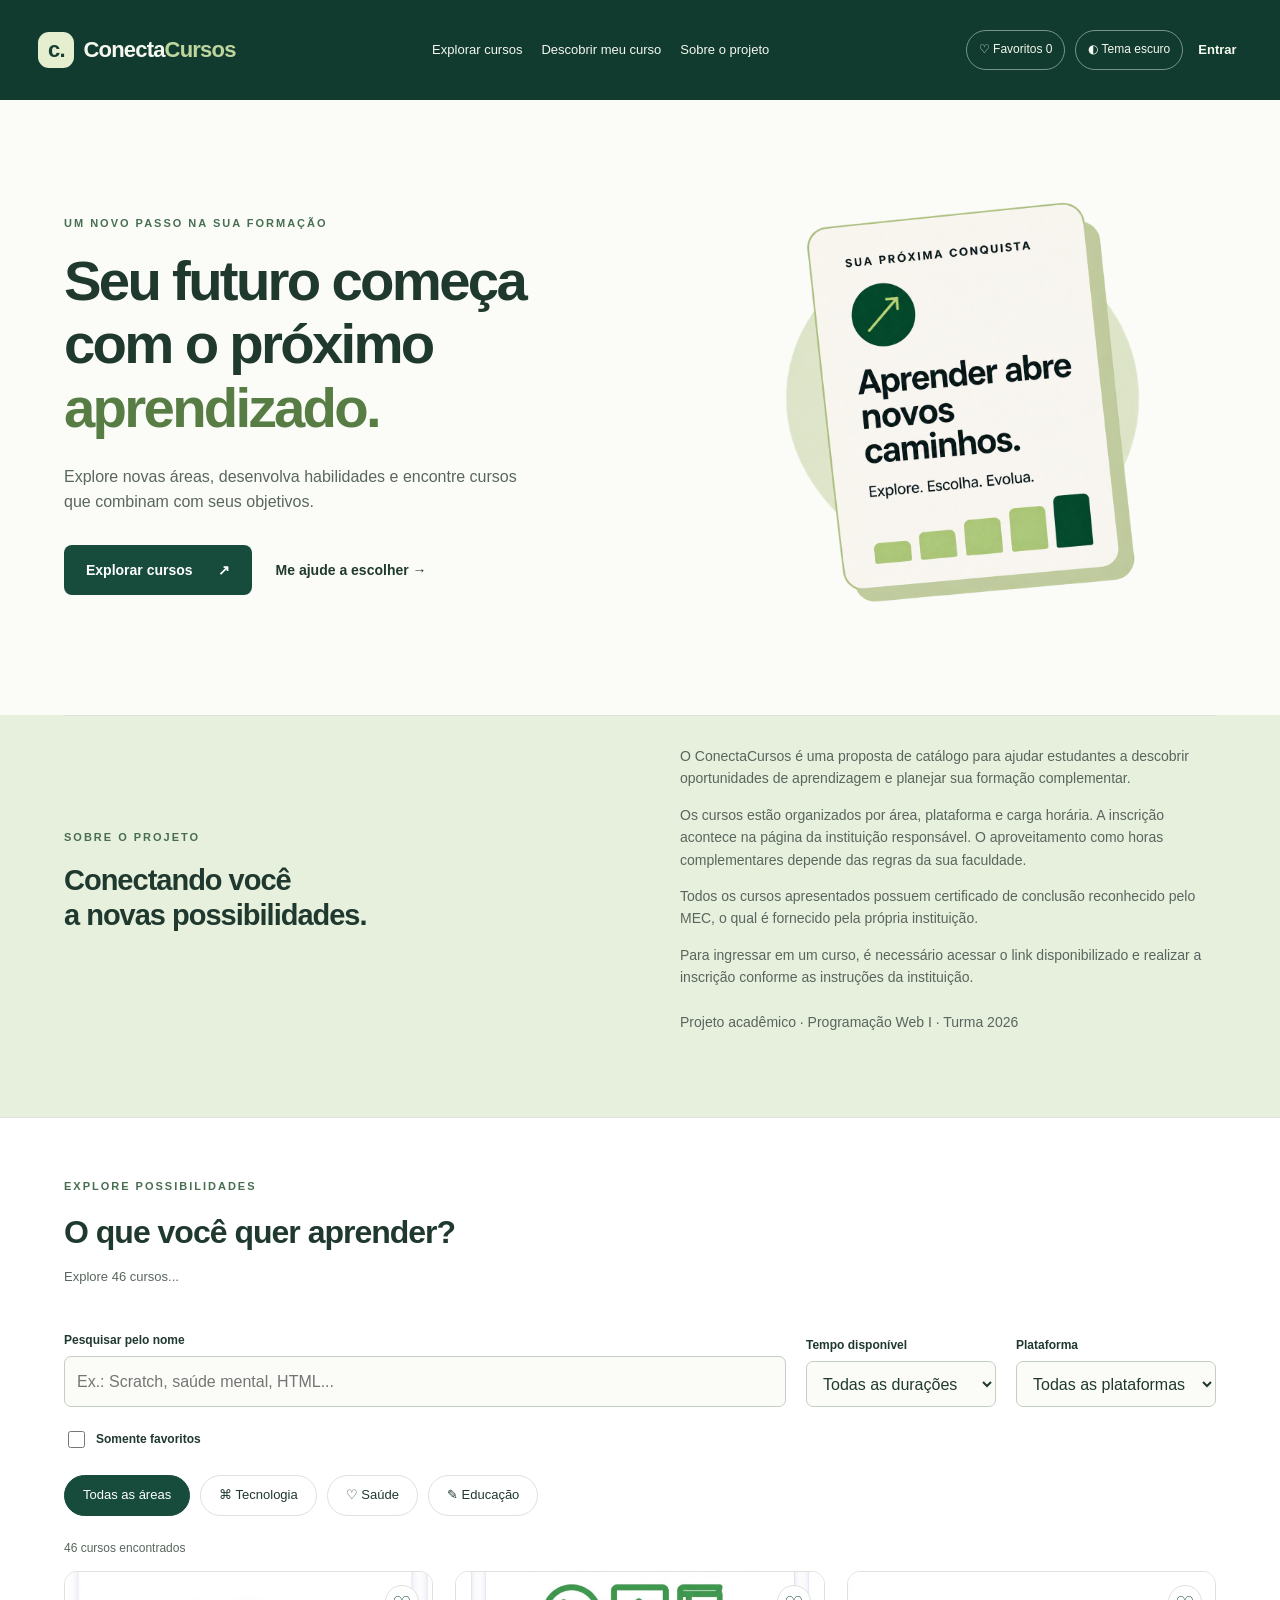
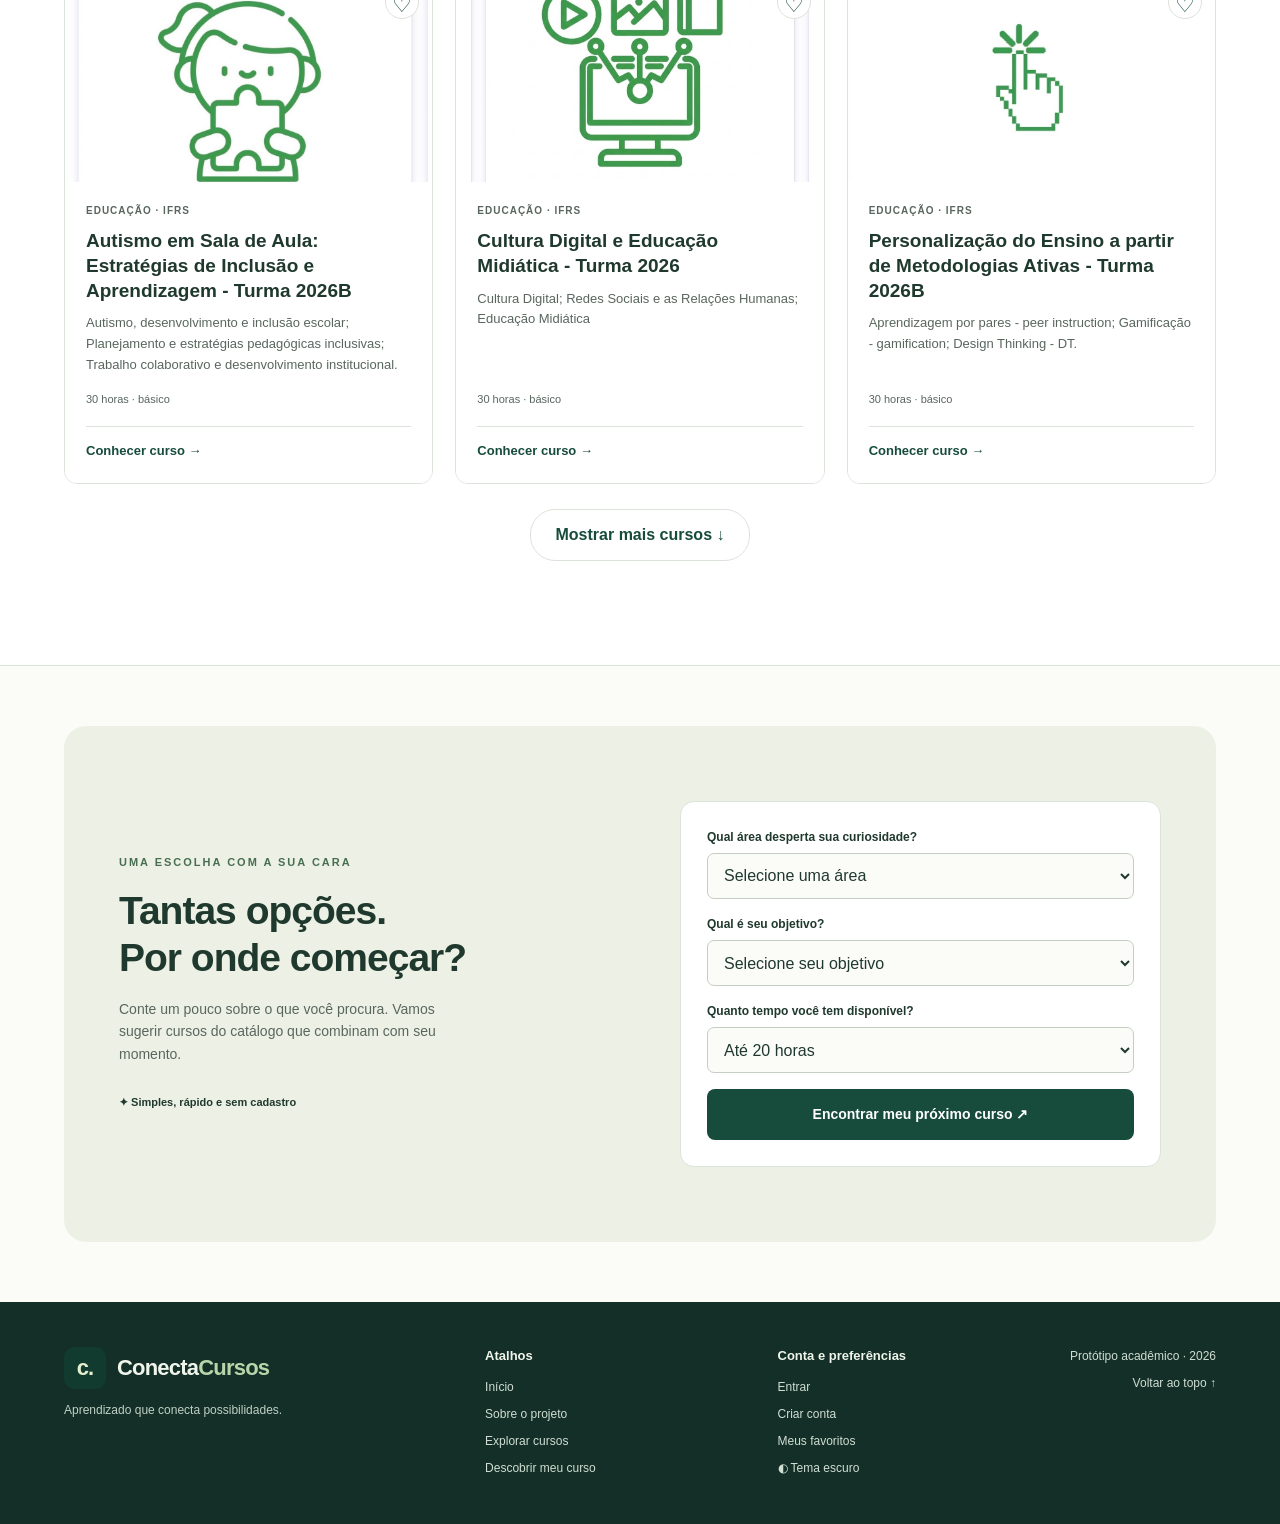
==== commit a97aa5e2: "mudanças gerais" ====
--- a/index.html
+++ b/index.html
@@ -59,8 +59,12 @@
         </div>
       </div>
 
-      <div class="visual" aria-label="Imagem de uma trilha de aprendizado">
-        <img src="images/imageminicio.png" alt="Sua próxima conquista: aprender abre novos caminhos.">
+      <div class="visual">
+       <img src="images/imageminicio.png"
+            alt="Sua próxima conquista: aprender abre novos caminhos."
+            width="1254"
+            height="1254"
+            decoding="async">
       </div>
     </section>
 
@@ -83,11 +87,12 @@
     <section class="catalogo" id="cursos" aria-labelledby="titulo-cursos">
       <div class="largura">
         <div class="titulo-linha">
-          <div>
-            <p class="sobretitulo">EXPLORE POSSIBILIDADES</p>
-            <h2 id="titulo-cursos">O que você quer aprender?</h2>
-            <p class="nota-catalogo">Explore 46 cursos de IFRS, FGV, Fundação Bradesco e UNA-SUS. Consulte a disponibilidade e as condições atuais na página de cada instituição.</p>
-            
+              <div>
+                <p class="sobretitulo">EXPLORE POSSIBILIDADES</p>
+                <h2 id="titulo-cursos">O que você quer aprender?</h2>
+                <p class="nota-catalogo">Explore 46 cursos...</p>
+              </div>
+            </div>
             <!-- Bloco de controles e filtros interativos da listagem -->
             <div class="filtros">
               <div class="busca">
@@ -136,9 +141,7 @@
             </button>
             <p id="status-salvo" class="contador" role="status"></p>
           </div>
-        </div>
-      </div>
-    </section>
+        </section>
 
     <!-- Seção do Questionário de Recomendação Personalizada -->
     <section class="largura descoberta" id="descobrir" aria-labelledby="titulo-descobrir">
@@ -232,12 +235,12 @@
     <div id="detalhe-imagem" class="detalhe-imagem"></div>
     <div class="detalhe-corpo">
       <p id="detalhe-info" class="sobretitulo"></p>
-      <h2 id="detalhe-titulo"></h2>
+      <h2 id="detalhe-titulo">Detalhes do curso</h2>
       <h3>Sobre o curso</h3>
       <p id="detalhe-descricao"></p>
       <h3>Informações e especificações</h3>
       <dl id="detalhe-especificacoes" class="especificacoes"></dl>
-      <a id="detalhe-link" class="botao" target="_blank" rel="noopener noreferrer">Acessar curso na instituição ↗</a>
+      <a id="detalhe-link" class="botao" href="#" target="_blank" rel="noopener noreferrer">Acessar curso na instituição ↗</a>
       <p class="nota">O link abre em uma nova aba. Confira a oferta, os prazos e a certificação na plataforma responsável. A aceitação de horas complementares depende da sua faculdade.</p>
     </div>
   </dialog>
--- a/style.css
+++ b/style.css
@@ -401,20 +401,20 @@
 }
 
 .capa {
-    height: 180px;
+    height: 210px;
     display: flex;
     align-items: center;
     justify-content: center;
     position: relative;
     overflow: hidden;
-    background: var(--imagem);
+    background: white;
 }
 
 .imagem-curso {
     width: 100%;
     height: 100%;
     min-height: 160px;
-    background: var(--imagem);
+    background: white;
     color: var(--imagem-texto);
     display: flex;
     flex-direction: column;
@@ -429,6 +429,7 @@
     width: 100%;
     height: 100%;
     object-fit: cover;
+    object-position: center;
 }
 
 /* Botão de salvar/favoritar o curso no card */
@@ -1002,7 +1003,7 @@
     color: #ffa3ad;
 }
 
-[data-tema="escuro"] pular {
+[data-tema="escuro"] .pular {
     background: var(--painel);
 }
 
@@ -1191,4 +1192,45 @@
     html {
         scroll-behavior: auto;
     }
+}
+/* Imagens dentro dos detalhes dos cursos */
+#detalhe-imagem .imagem-curso {
+    width: 100%;
+    height: 100%;
+    min-height: 0;
+}
+
+#detalhe-imagem .imagem-curso img {
+    width: 100%;
+    height: 100%;
+    max-height: 100%;
+    object-fit: contain;
+}
+/* Link de acessibilidade: oculto até receber foco */
+
+.pular {
+    position: fixed;
+    left: -9999px;
+    top: 0;
+    z-index: 9999;
+}
+
+.pular:focus {
+    left: 12px;
+    top: 12px;
+    padding: 10px 16px;
+    background: var(--painel);
+    color: var(--texto);
+    border: 2px solid var(--verde);
+    border-radius: 8px;
+}
+
+/* Ajuste individual das imagens com margens internas */
+
+.capa .imagem-curso img[src$="nodejs.jpg"] {
+    transform: scale(1.45);
+}
+
+.capa .imagem-curso img[src$="admbancodedados.jpg"] {
+    transform: scale(1.20);
 }
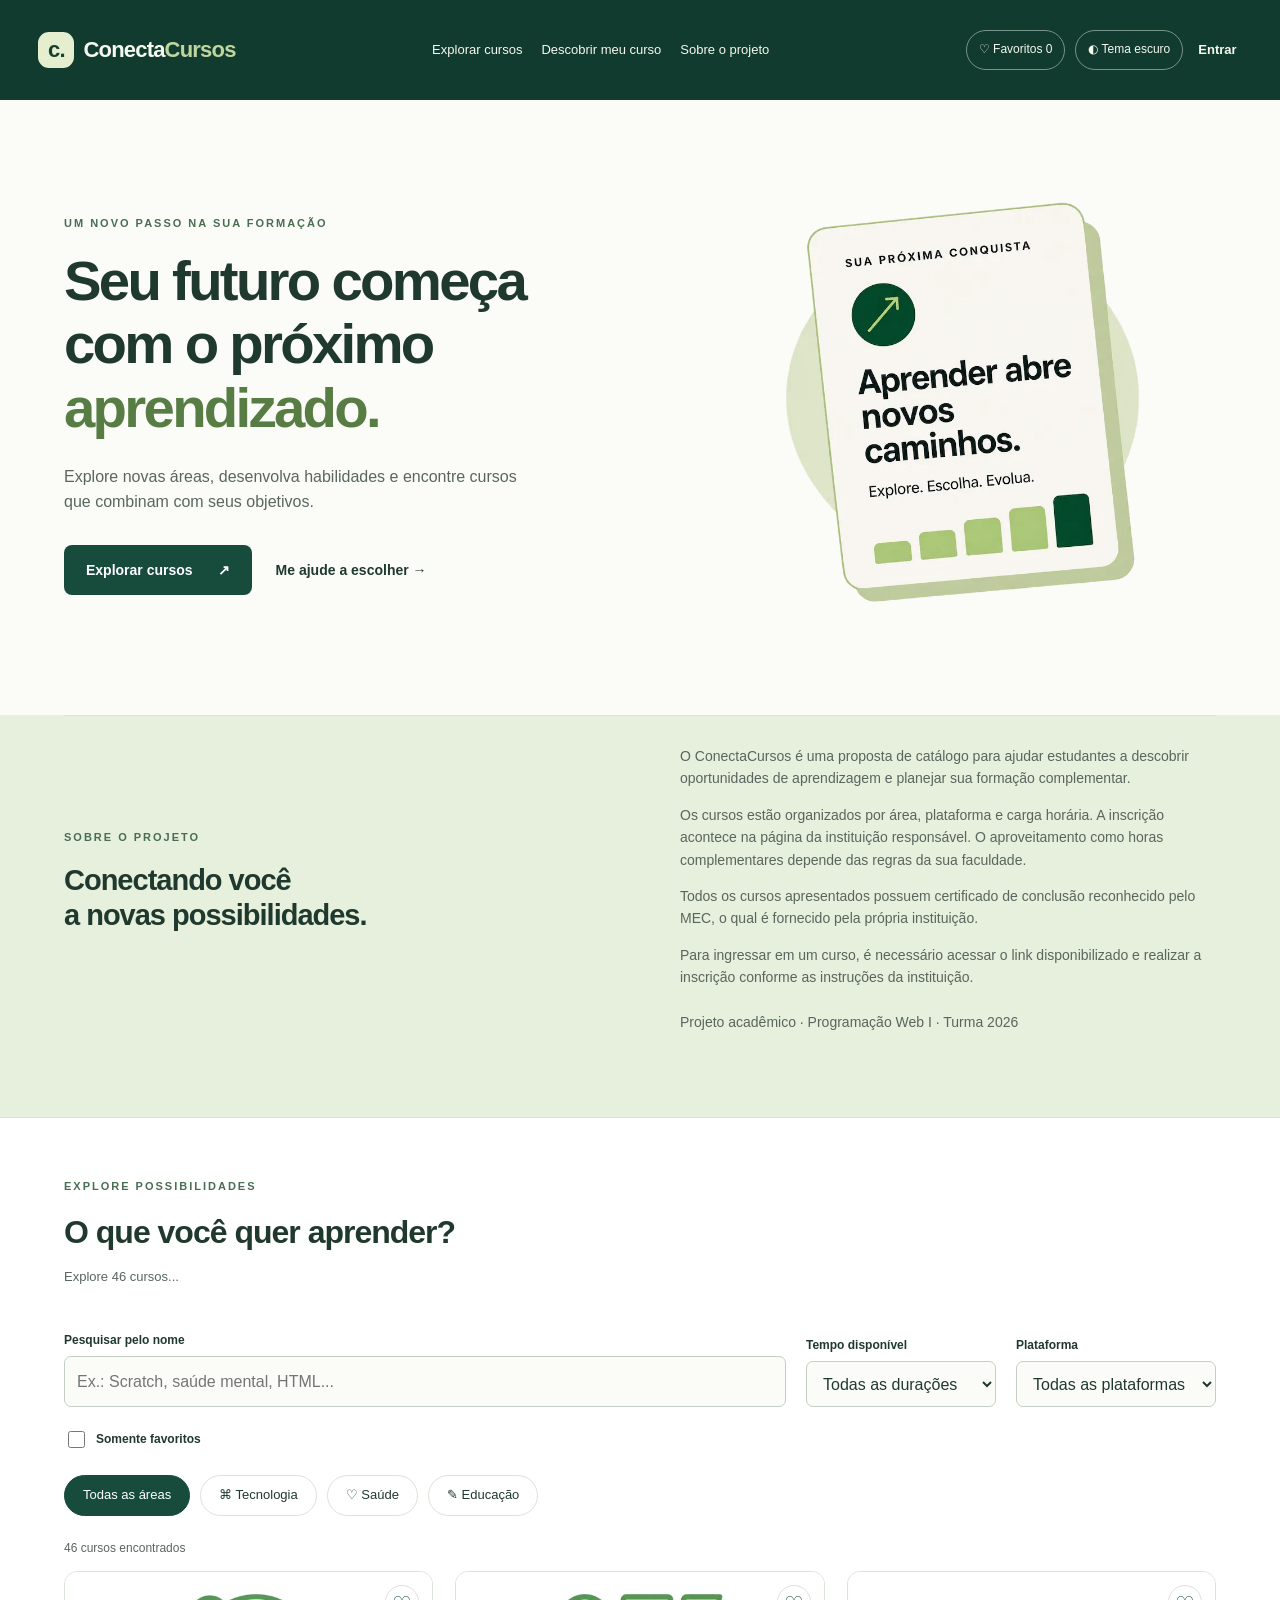
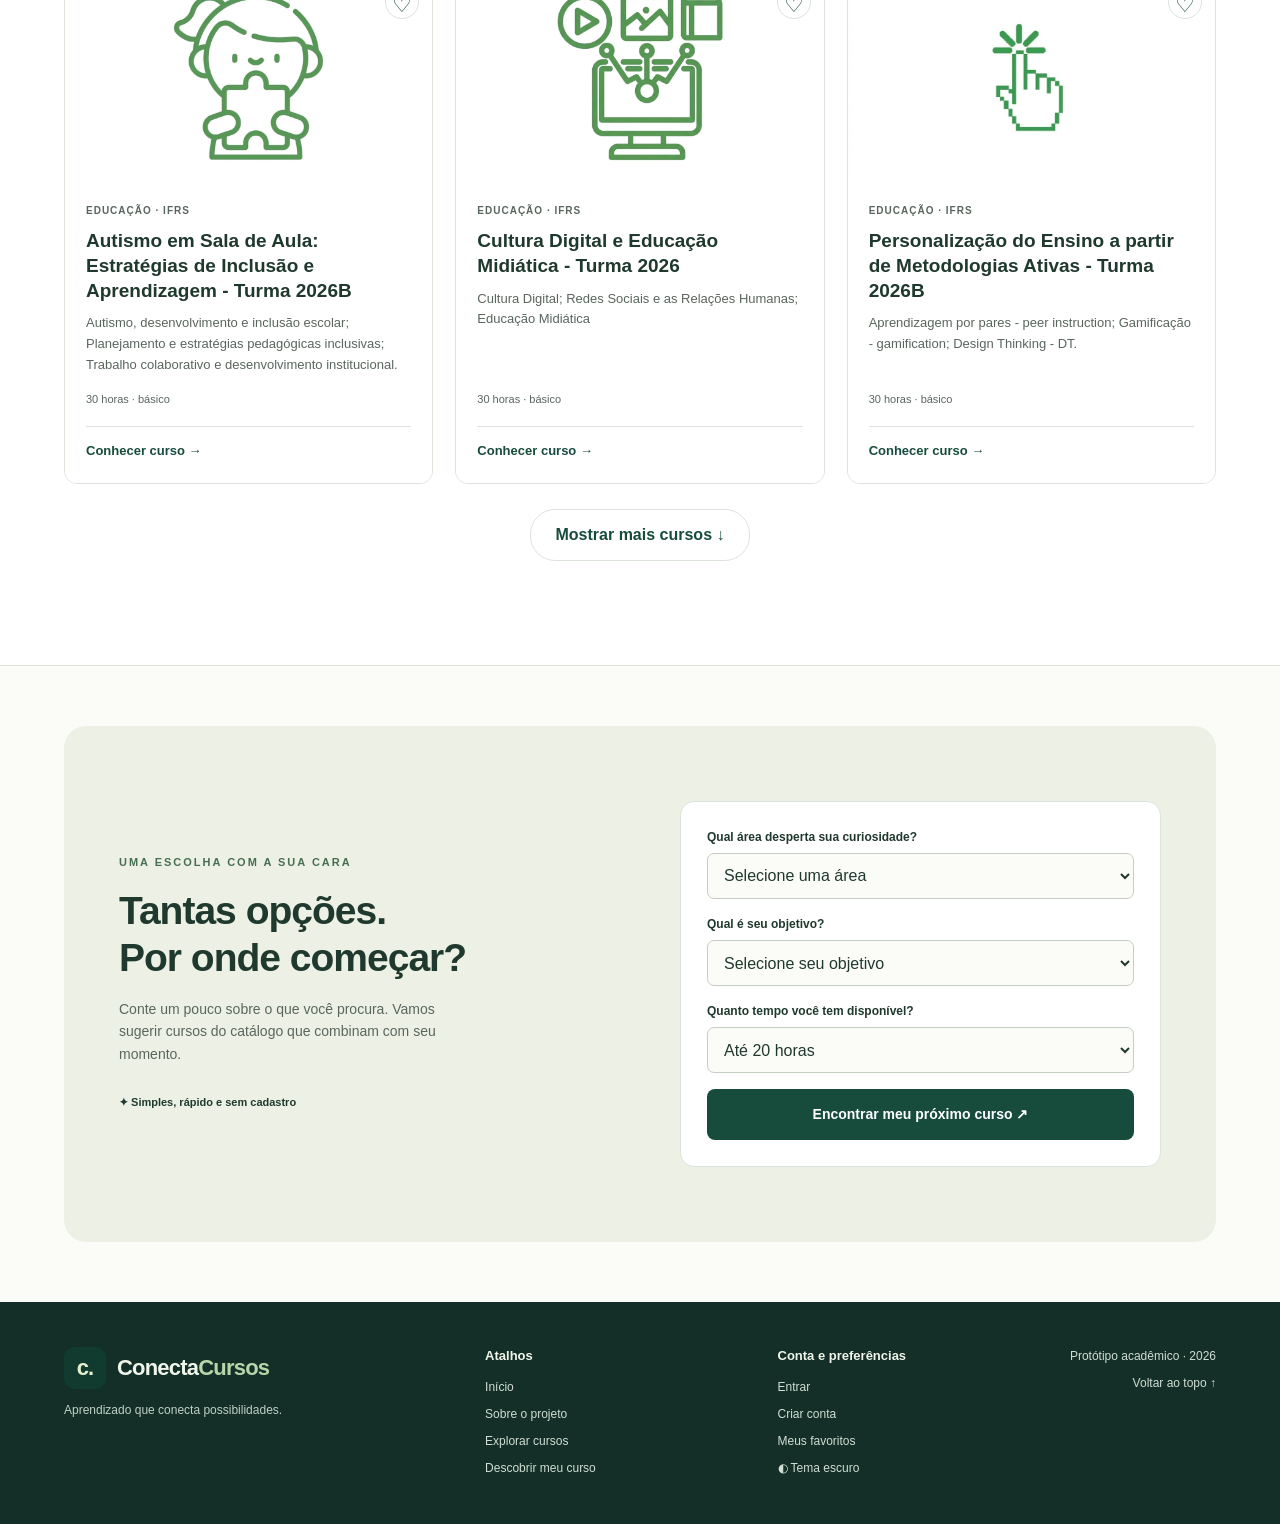
==== commit 831adc62: "deixei tudo em 100 no light house, verifiquei rnf1, rnf3 e rnf8 e deixei bonito no mobile e no deskt" ====
--- a/index.html
+++ b/index.html
@@ -9,6 +9,7 @@
   <link rel="stylesheet" href="style.css">
   <script src="conta.js" defer></script>
   <script src="script.js" defer></script>
+  <link rel="icon" type="image/svg+xml" href="images/favicon.svg">
 </head>
 
 <body>
@@ -60,11 +61,13 @@
       </div>
 
       <div class="visual">
-       <img src="images/imageminicio.png"
-            alt="Sua próxima conquista: aprender abre novos caminhos."
-            width="1254"
-            height="1254"
-            decoding="async">
+       <img
+          src="images/imageminicio.webp"
+          alt="Sua próxima conquista: aprender abre novos caminhos."
+          width="800"
+          height="800"
+          decoding="async"
+          fetchpriority="high">
       </div>
     </section>
 
@@ -196,10 +199,11 @@
   <footer class="rodape-novo">
     <div class="largura rodape-novo__grade">
       <div class="rodape-novo__identidade">
-        <a class="rodape-novo__logo" href="#inicio" aria-label="ConectaCursos: página inicial">
+      <a class="rodape-novo__logo" href="#inicio"
+        aria-label="c. ConectaCursos: página inicial">
           <span class="rodape-novo__marca" aria-hidden="true">c.</span>
           <span class="rodape-novo__nome">Conecta<span>Cursos</span></span>
-        </a>
+      </a>
         <p>Aprendizado que conecta possibilidades.</p>
       </div>
 
--- a/style.css
+++ b/style.css
@@ -1057,6 +1057,46 @@
     .painel-conta {
         padding: 25px;
     }
+
+    /* Organização para tablets */
+
+    .hero,
+    .sobre,
+    .descoberta,
+    .pagina-conta {
+        grid-template-columns: minmax(0, 1fr);
+    }
+
+    .hero {
+        gap: 25px;
+        padding-block: 48px;
+    }
+
+    .visual {
+        min-height: 0;
+    }
+
+    .visual img {
+        max-width: 380px;
+    }
+
+    .sobre {
+        gap: 15px;
+        padding-block: 30px 50px;
+    }
+
+    .descoberta {
+        gap: 25px;
+        padding: 40px 30px;
+    }
+
+    .grade {
+        grid-template-columns: repeat(2, minmax(0, 1fr));
+    }
+
+    .pagina-conta {
+        min-height: auto;
+    }
 }
 
 @media(max-width:700px) {
@@ -1162,6 +1202,40 @@
 
     .painel-conta {
         padding: 22px;
+    }
+
+    /* Organização para celulares */
+
+    .grade {
+        grid-template-columns: minmax(0, 1fr);
+    }
+
+    .hero {
+        gap: 12px;
+        padding-block: 35px 45px;
+    }
+
+    .hero h1 {
+        font-size: clamp(32px, 9vw, 42px);
+        letter-spacing: -1.5px;
+    }
+
+    .visual img {
+        max-width: 330px;
+    }
+
+    .descoberta {
+        padding: 28px 20px;
+    }
+
+    .descoberta h2 {
+        font-size: 30px;
+    }
+
+    .cabecalho .menu-botao {
+        border: 1px solid #789487;
+        border-radius: 8px;
+        padding: 8px 12px;
     }
 }
 
